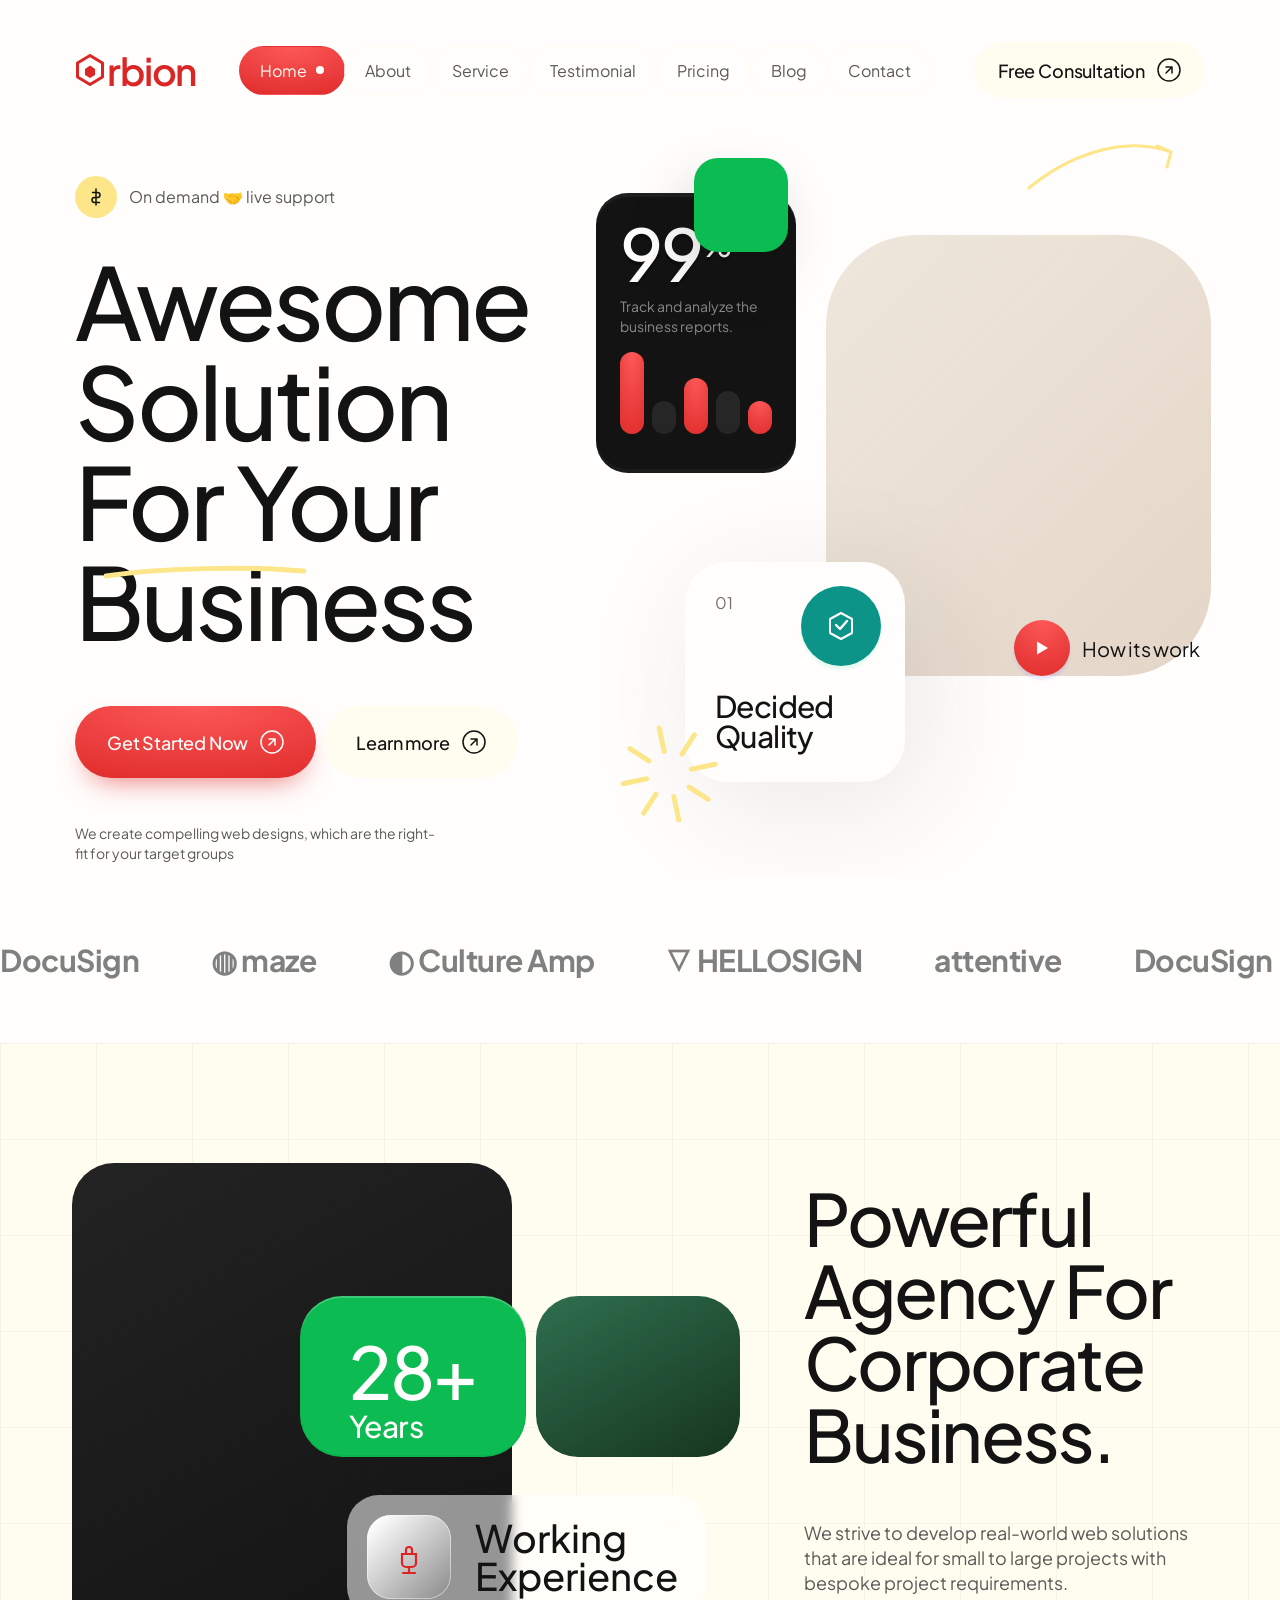
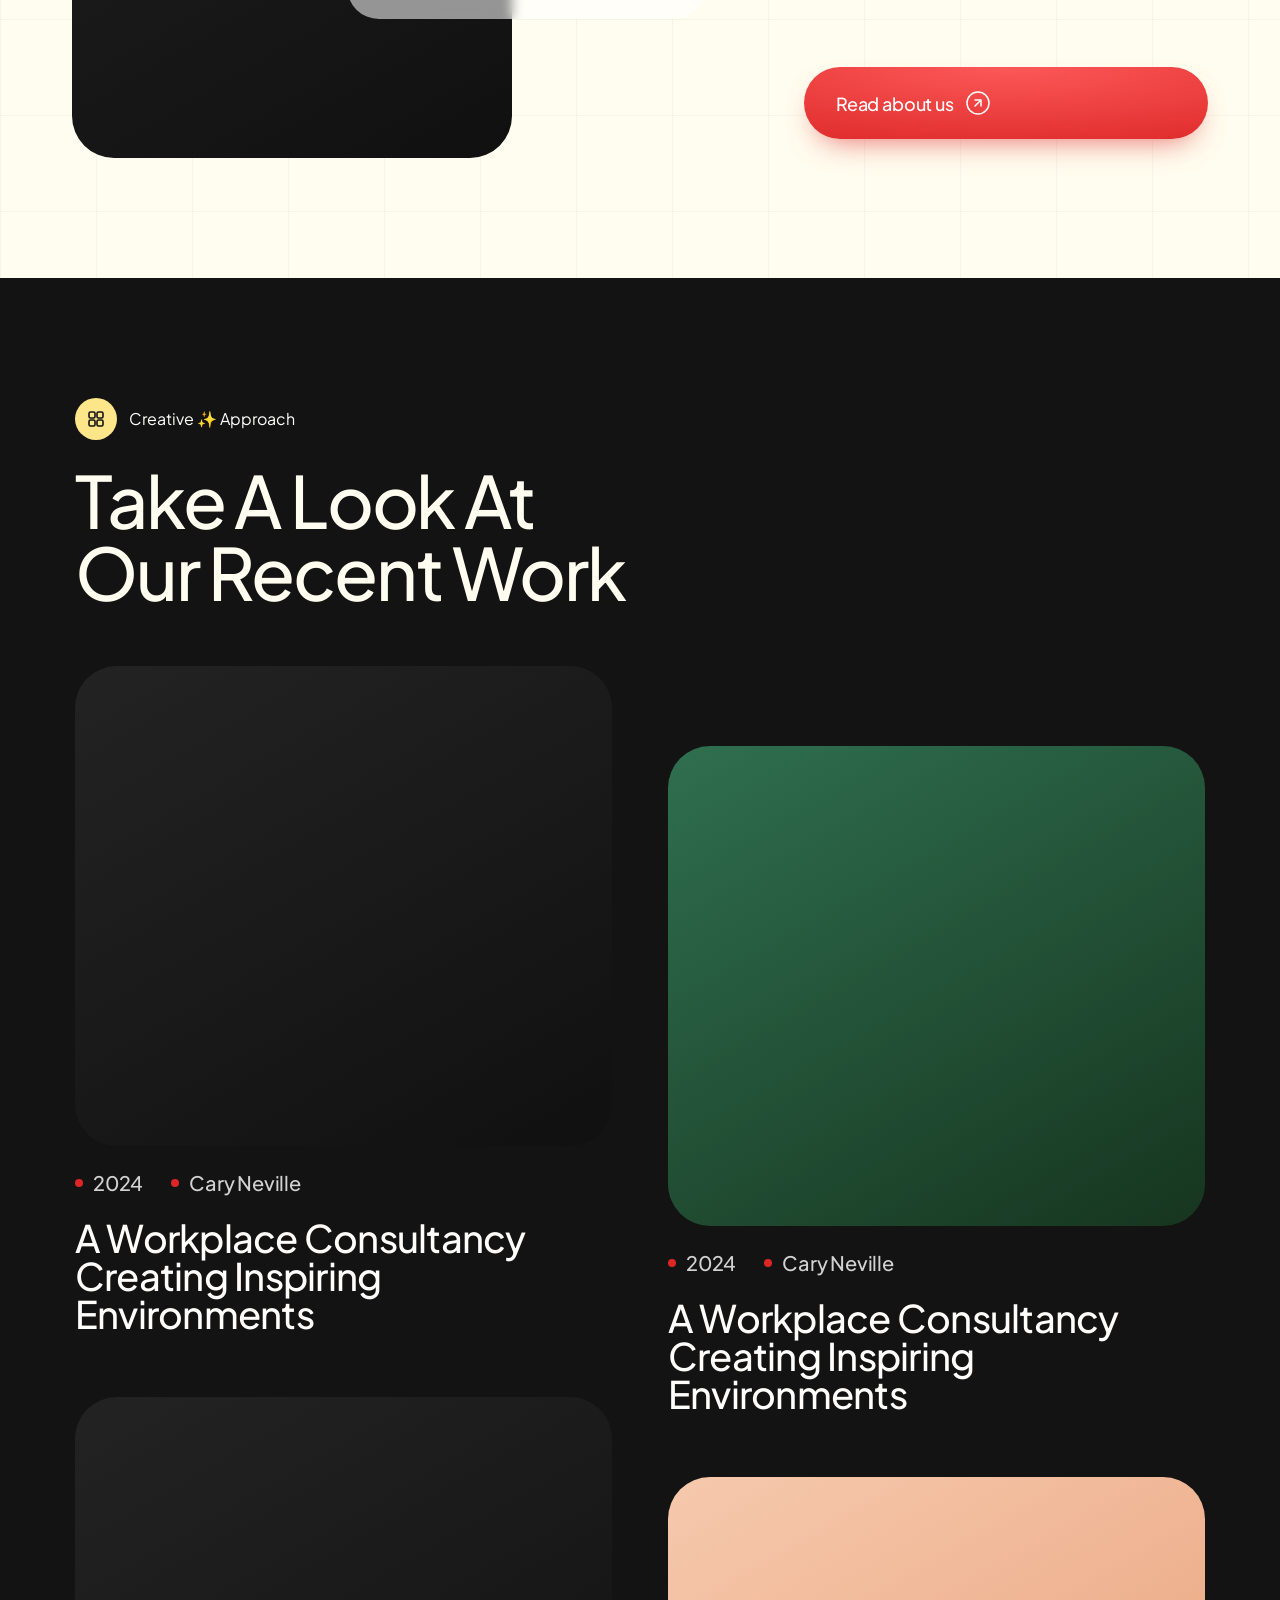
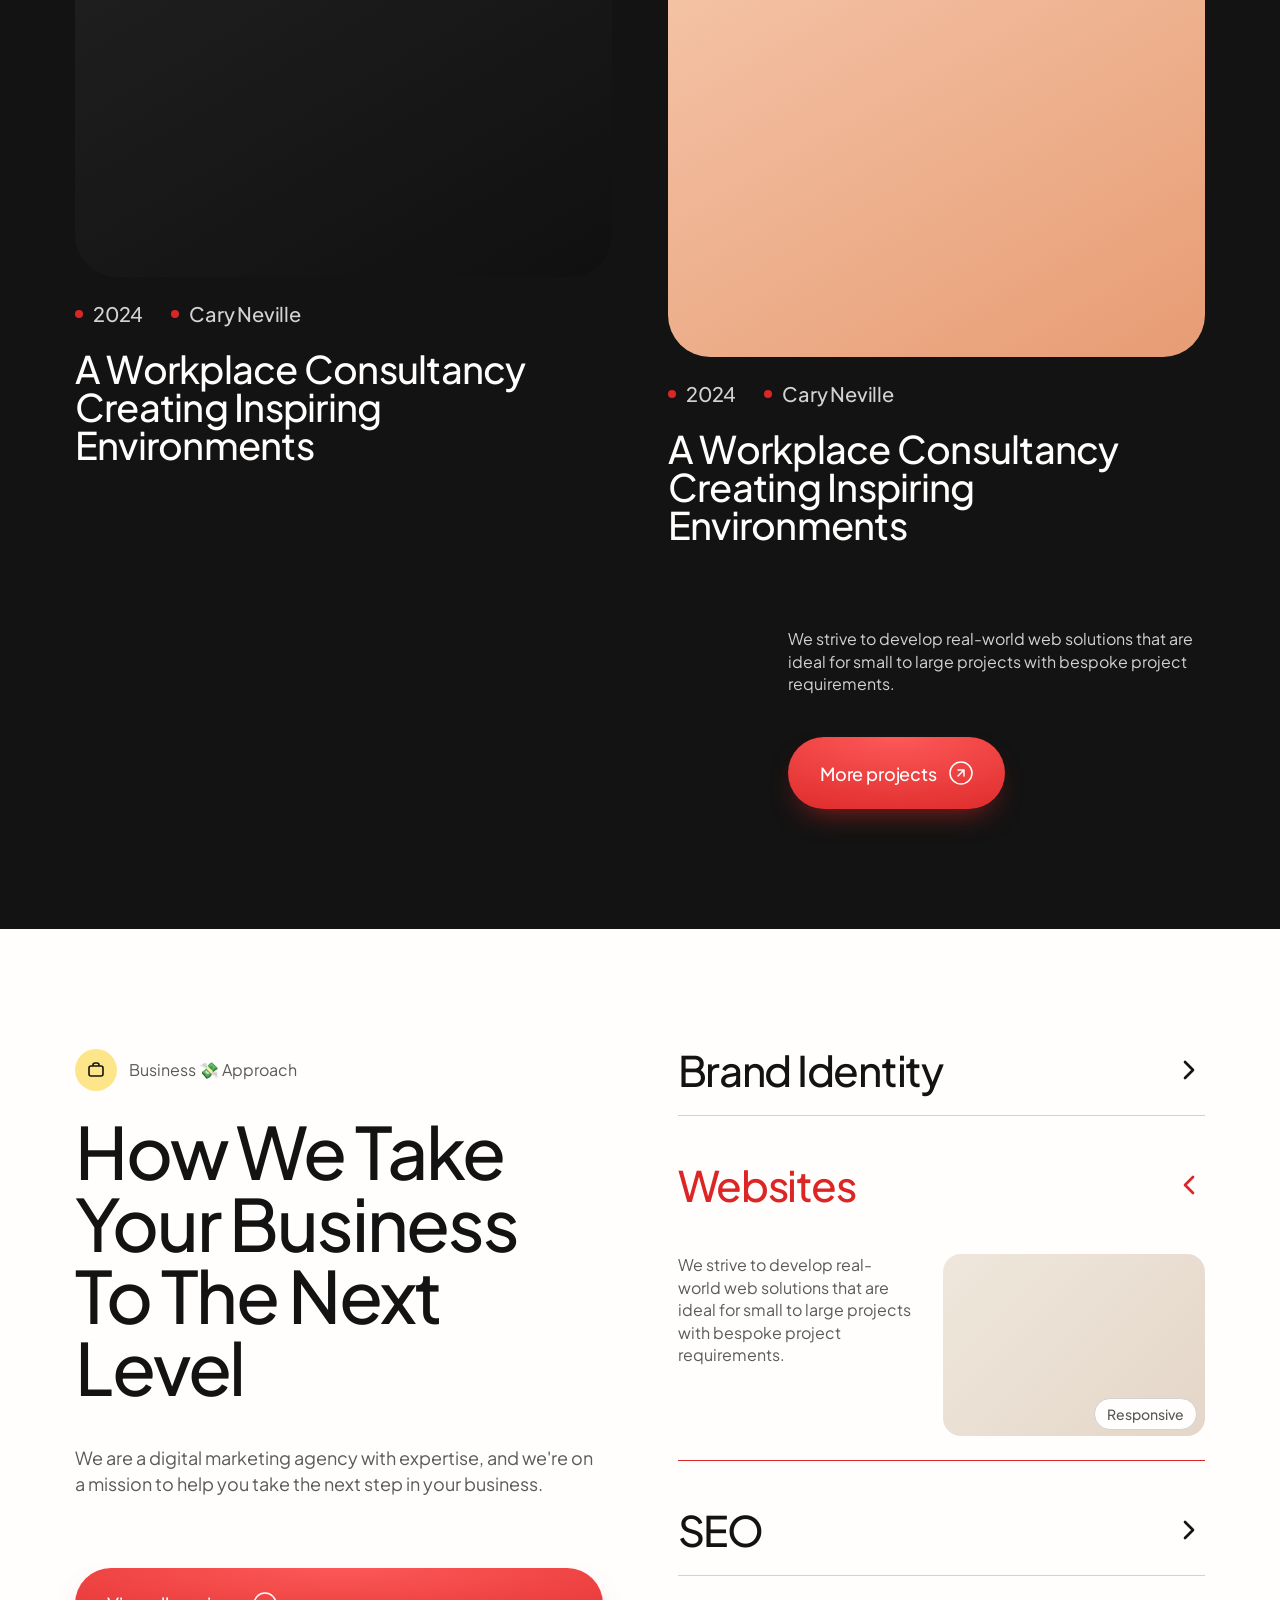
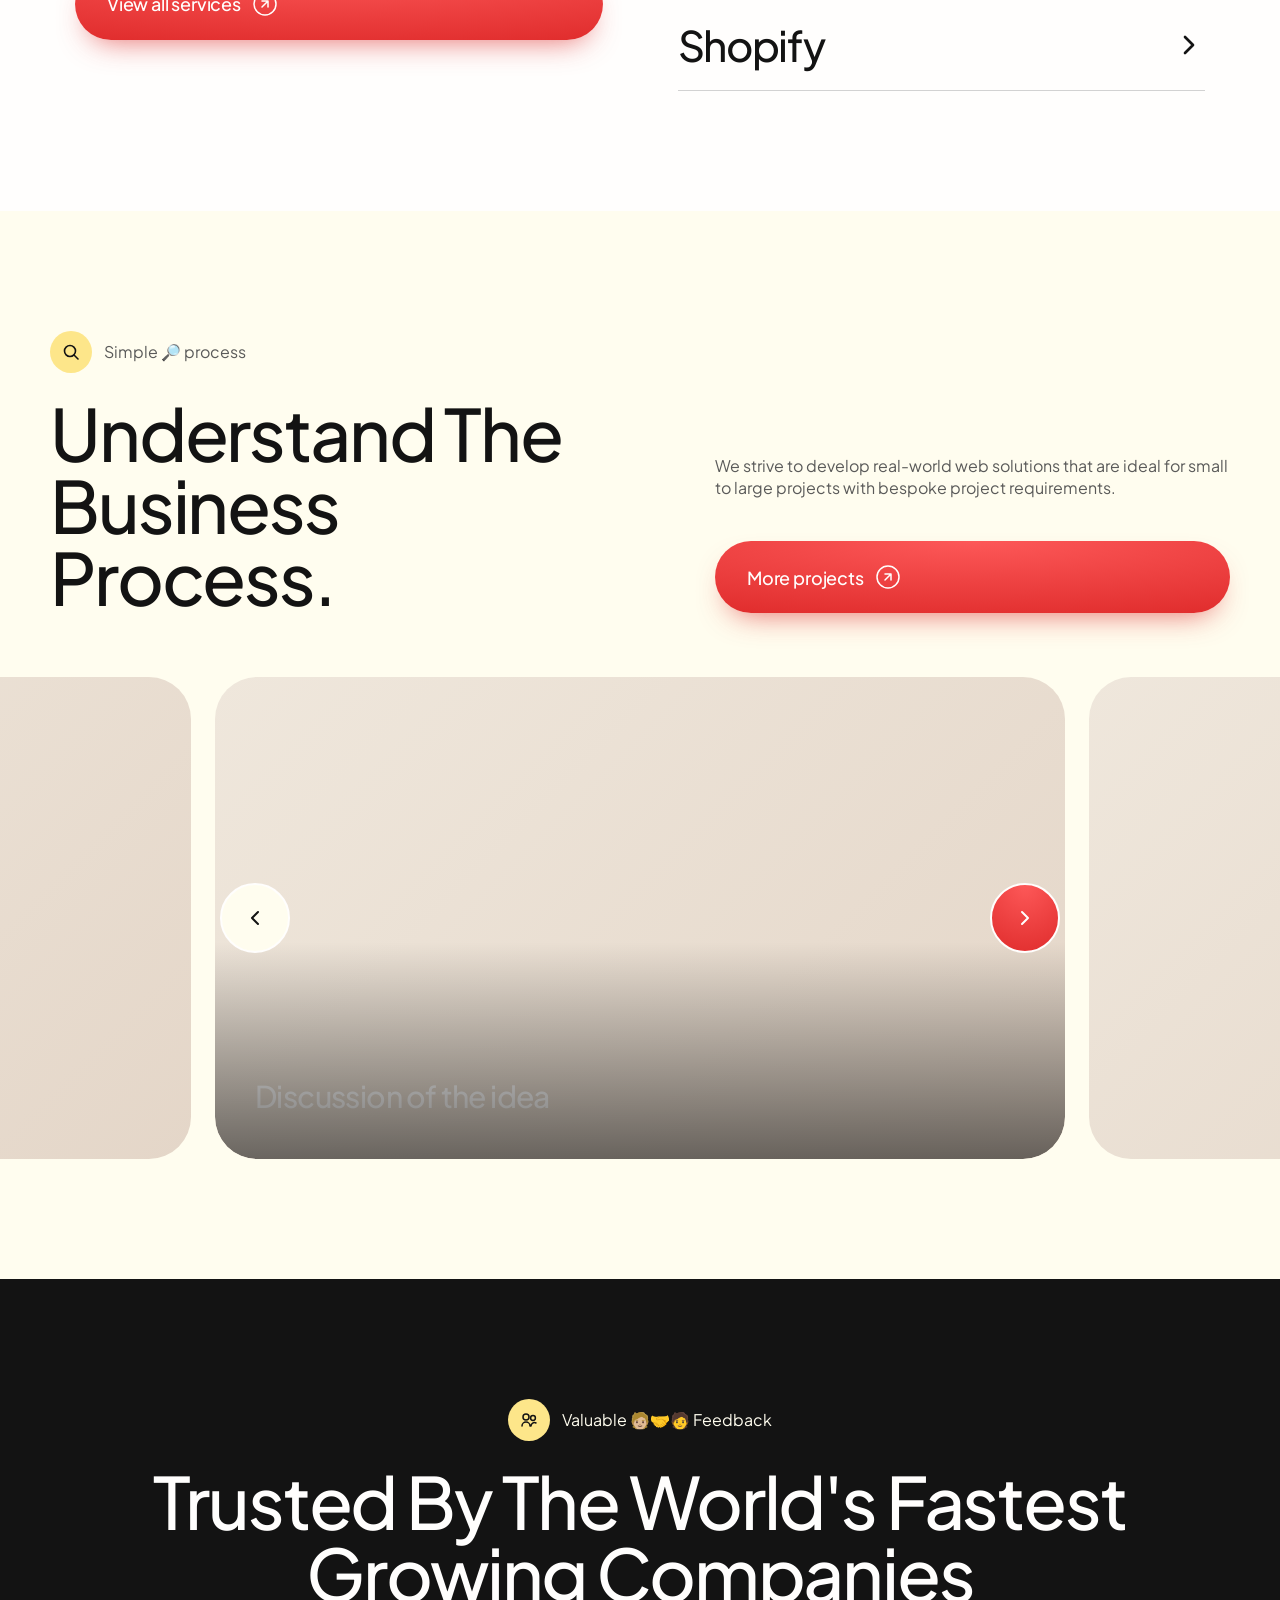
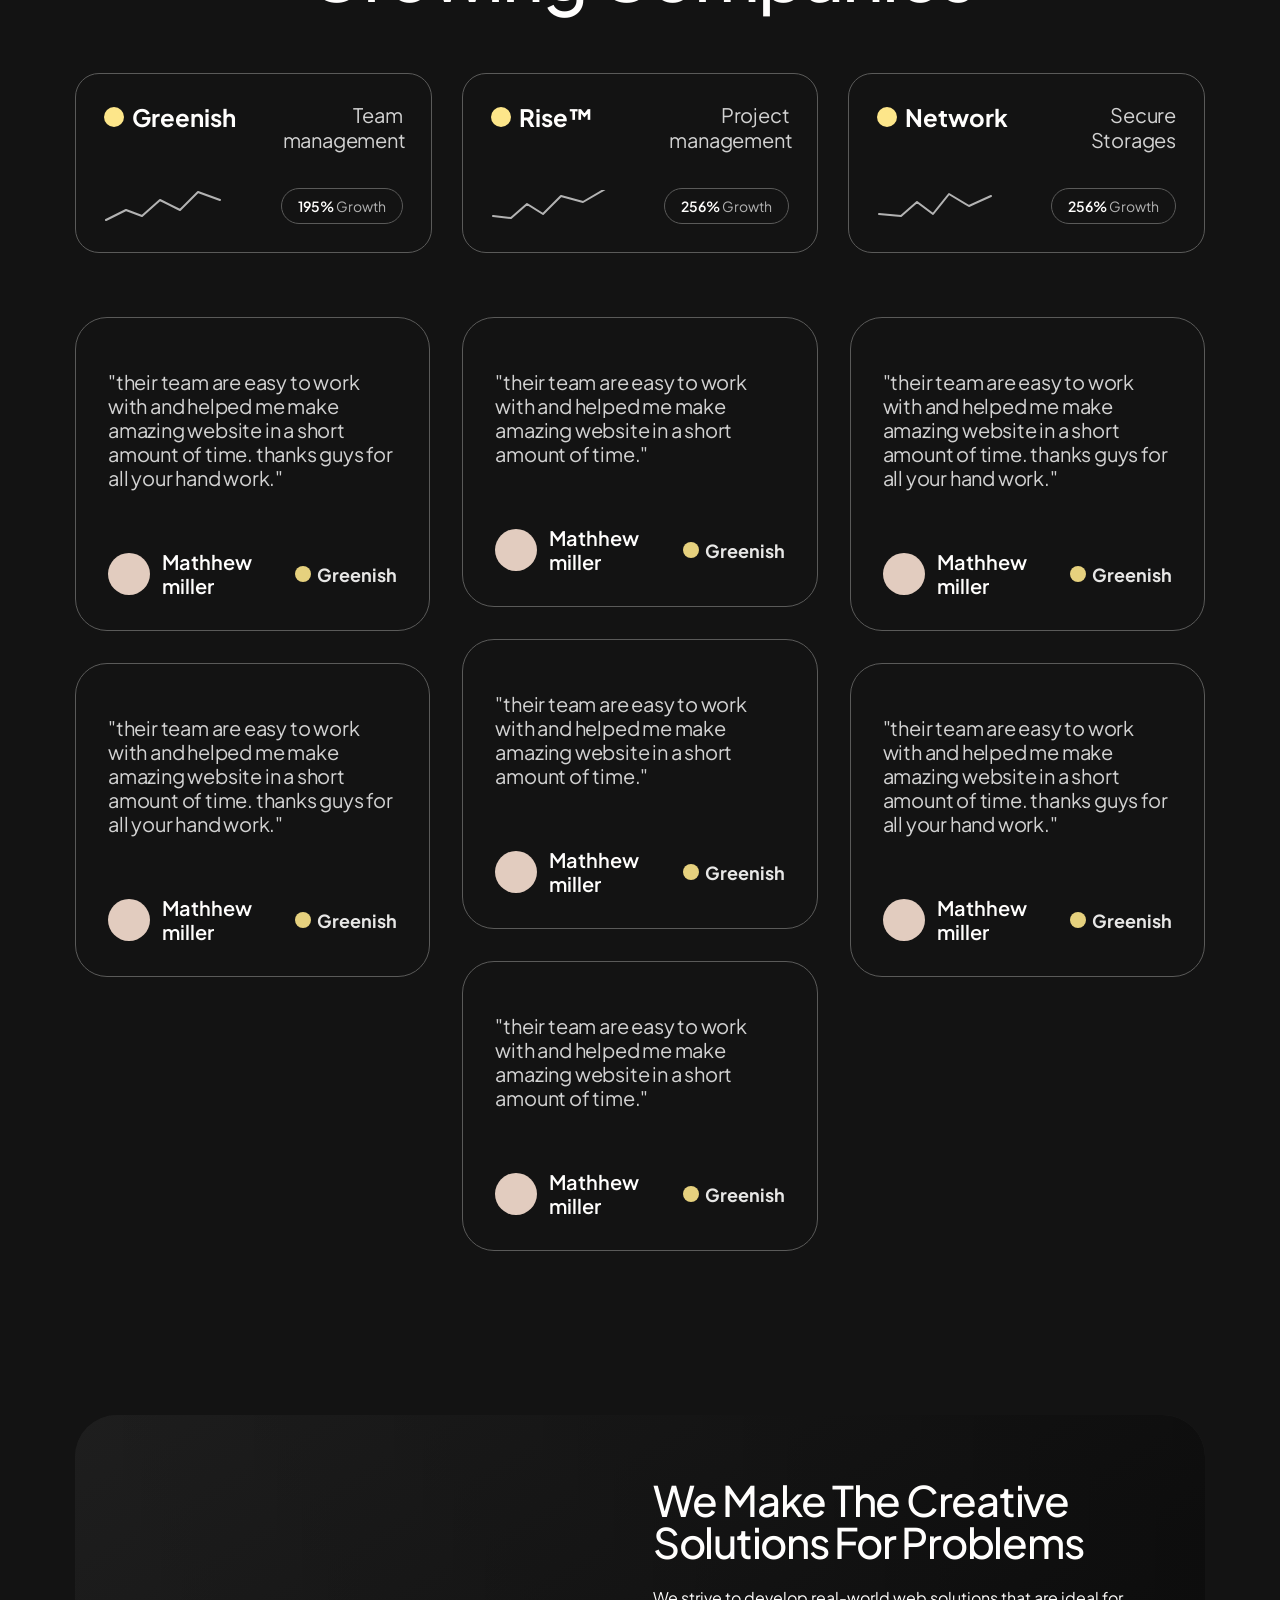
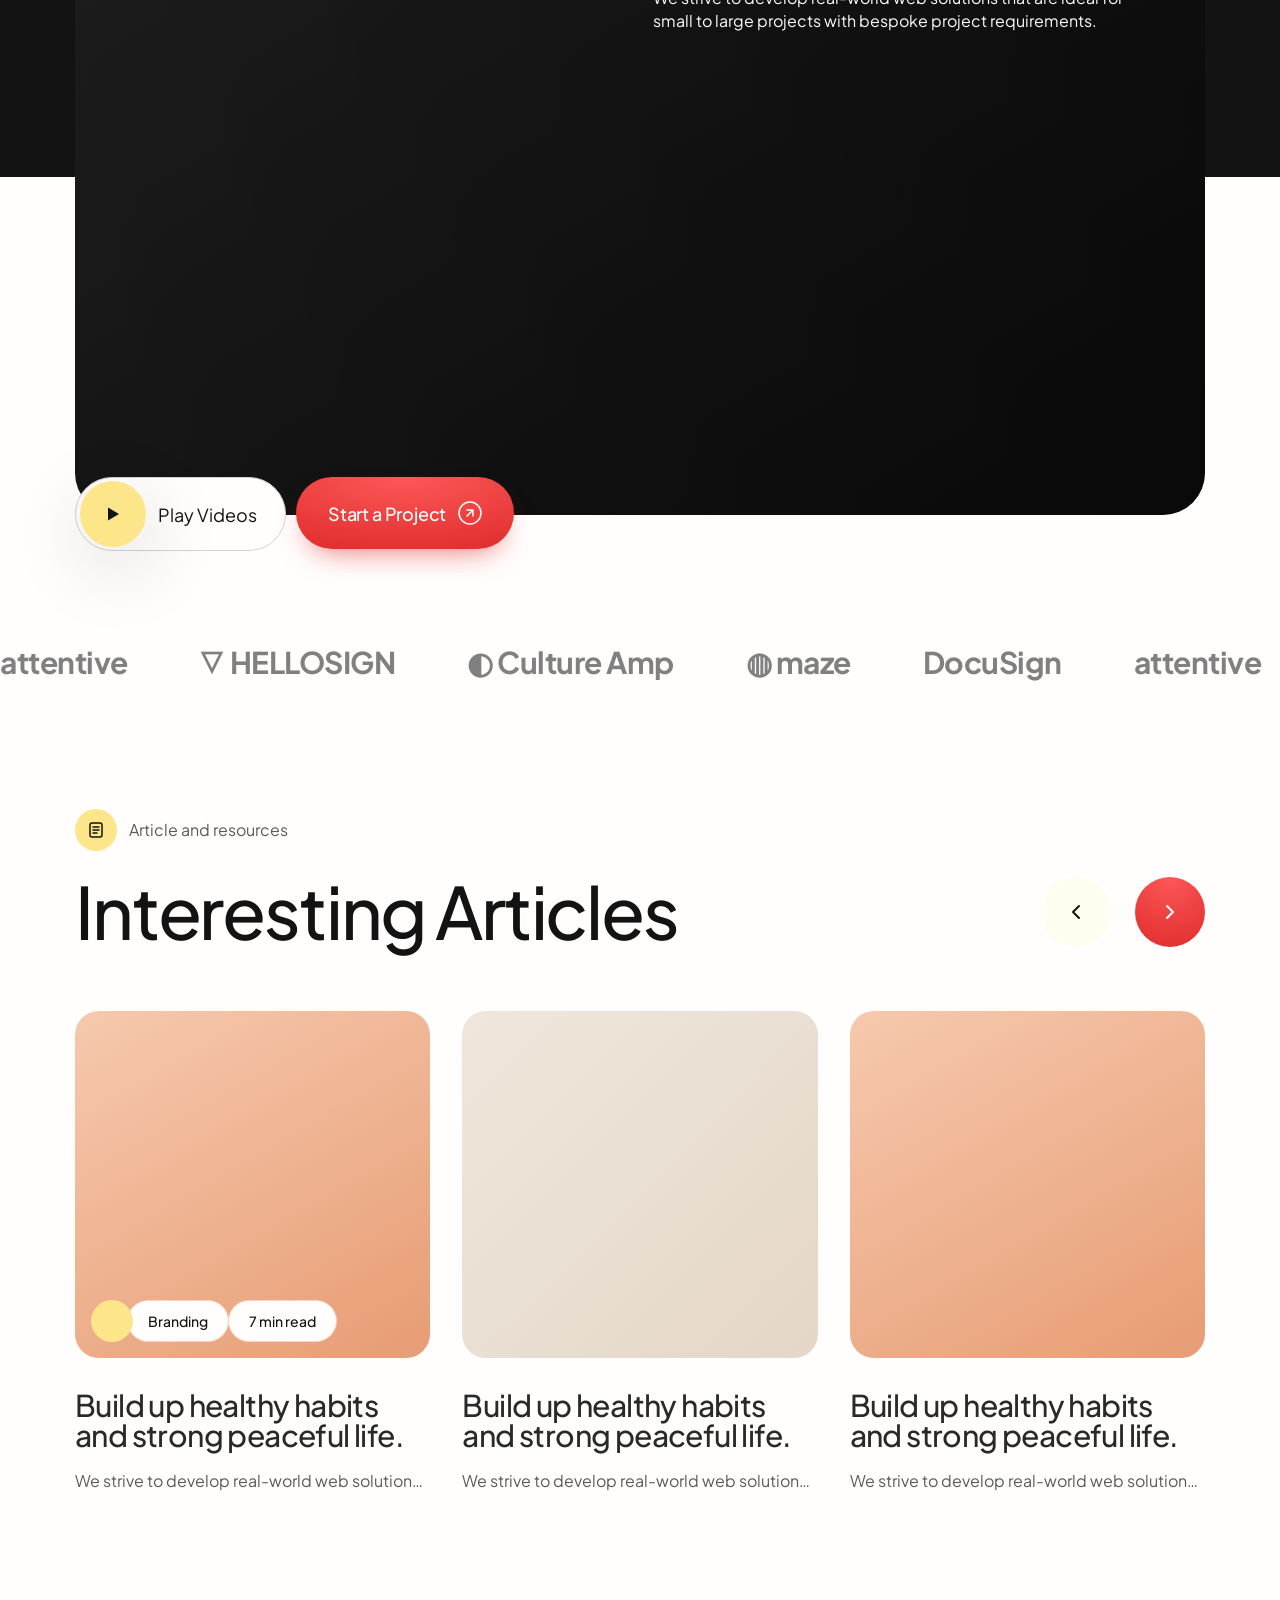
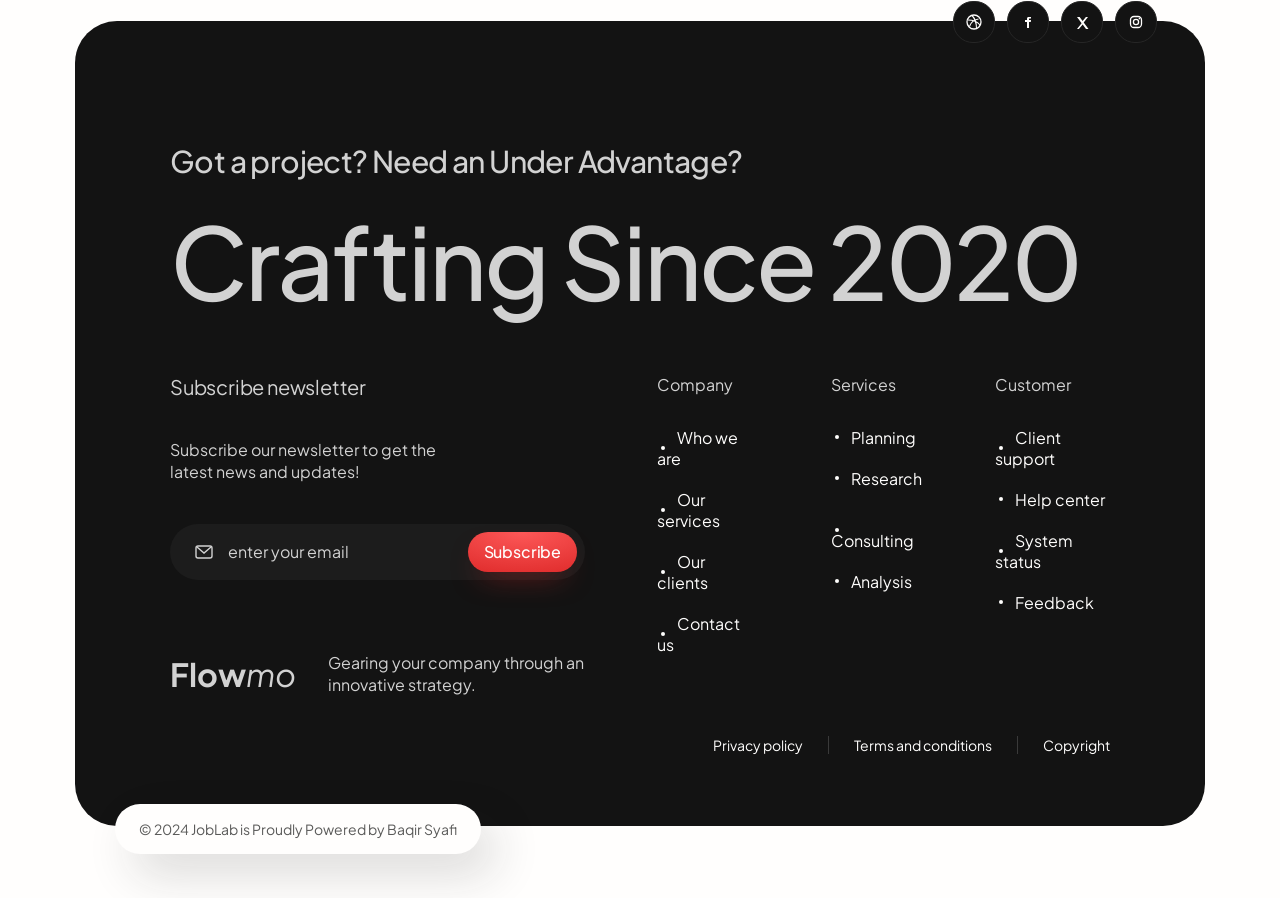
==== index.html @ 961a21a7 "Build Home (Desktop) page from Orbion Figma design Implements the full desktop Home page from the "O" ====
<!DOCTYPE html>
<html lang="en">
<head>
  <meta charset="UTF-8" />
  <meta name="viewport" content="width=device-width, initial-scale=1.0" />
  <title>Orbion — Awesome Solution For Your Business</title>
  <meta name="description" content="Orbion is a powerful agency for corporate business. We create compelling web designs which are the right-fit for your target groups." />
  <link rel="preconnect" href="https://fonts.googleapis.com" />
  <link rel="preconnect" href="https://fonts.gstatic.com" crossorigin />
  <link rel="stylesheet" href="css/styles.css" />
</head>
<body>
<div class="page">

  <!-- ======================= 1. NAVIGATION ======================= -->
  <header class="nav">
    <a class="brand" href="#" aria-label="Orbion home">
      <svg class="brand__mark" viewBox="0 0 30 32" fill="none" xmlns="http://www.w3.org/2000/svg" aria-hidden="true">
        <path d="M15 1.5 27.5 9v14L15 30.5 2.5 23V9L15 1.5Z" stroke="currentColor" stroke-width="3" stroke-linejoin="round"/>
        <path d="M15 11.5 20 15v6l-5 3-5-3v-6l5-3.5Z" fill="currentColor"/>
      </svg>
      <span>rbion</span>
    </a>
    <nav class="nav__links" aria-label="Primary">
      <a href="#" class="is-active">Home</a>
      <a href="#about">About</a>
      <a href="#services">Service</a>
      <a href="#testimonials">Testimonial</a>
      <a href="#">Pricing</a>
      <a href="#articles">Blog</a>
      <a href="#footer">Contact</a>
    </nav>
    <a href="#" class="nav__cta">Free Consultation
      <svg viewBox="0 0 24 24" fill="none" aria-hidden="true"><circle cx="12" cy="12" r="11" stroke="currentColor" stroke-width="1.5"/><path d="M9 9h6v6M9 15l6-6" stroke="currentColor" stroke-width="1.5" stroke-linecap="round" stroke-linejoin="round"/></svg>
    </a>
  </header>

  <!-- ======================= 2. HERO ======================= -->
  <section class="hero">
    <div class="hero__text">
      <div class="badge">
        <span class="badge__dot">
          <svg viewBox="0 0 18 18" fill="none" aria-hidden="true"><path d="M9 1v16M5.5 4.5h5a2.5 2.5 0 0 1 0 5h-3a2.5 2.5 0 0 0 0 5h5" stroke="#131313" stroke-width="1.5" stroke-linecap="round"/></svg>
        </span>
        <span class="badge__label">On demand 🤝 live support</span>
      </div>

      <div class="hero__title">
        <h1>Awesome solution for your business</h1>
        <span class="hero__underline">
          <svg viewBox="0 0 152 14" fill="none" preserveAspectRatio="none" aria-hidden="true"><path d="M2 11C40 3 112 1 150 6" stroke="currentColor" stroke-width="5" stroke-linecap="round"/></svg>
        </span>
      </div>

      <div class="hero__buttons">
        <a href="#" class="btn btn--primary">Get Started Now
          <svg viewBox="0 0 24 24" fill="none" aria-hidden="true"><circle cx="12" cy="12" r="11" stroke="currentColor" stroke-width="1.5"/><path d="M9 9h6v6M9 15l6-6" stroke="currentColor" stroke-width="1.5" stroke-linecap="round" stroke-linejoin="round"/></svg>
        </a>
        <a href="#" class="btn btn--cream">Learn more
          <svg viewBox="0 0 24 24" fill="none" aria-hidden="true"><circle cx="12" cy="12" r="11" stroke="currentColor" stroke-width="1.5"/><path d="M9 9h6v6M9 15l6-6" stroke="currentColor" stroke-width="1.5" stroke-linecap="round" stroke-linejoin="round"/></svg>
        </a>
      </div>

      <p class="hero__sub">We create compelling web designs, which are the right-fit for your target groups</p>
    </div>

    <div class="hero__art" aria-hidden="true">
      <span class="hero__swoosh">
        <svg viewBox="0 0 150 70" fill="none"><path d="M4 60C40 30 96 6 146 24M146 24l-14-6M146 24l-4 15" stroke="currentColor" stroke-width="3" stroke-linecap="round" stroke-linejoin="round"/></svg>
      </span>

      <!-- Dark stats card -->
      <div class="stats-card">
        <div class="stats-card__big">99<sup>%</sup></div>
        <p class="stats-card__note">Track and analyze the business reports.</p>
        <div class="stats-card__bars">
          <i style="height:100%"></i><i class="mut" style="height:40%"></i><i style="height:68%"></i><i class="mut" style="height:53%"></i><i style="height:40%"></i>
        </div>
        <div class="stats-card__leaf ph ph--green"><img loading="lazy" alt="" src="https://images.unsplash.com/photo-1502741224143-90386d7f8c82?w=200&q=80&auto=format&fit=crop" onerror="this.remove()"></div>
      </div>

      <!-- Portrait -->
      <div class="hero__portrait ph"><img loading="lazy" alt="Friendly support specialist" src="https://images.unsplash.com/photo-1507003211169-0a1dd7228f2d?w=500&q=80&auto=format&fit=crop" onerror="this.remove()"></div>

      <!-- Decided Quality card -->
      <div class="quality-card">
        <div class="quality-card__num">01</div>
        <div class="quality-card__icon">
          <svg viewBox="0 0 32 32" fill="none" aria-hidden="true"><path d="M16 3 27 9v14L16 29 5 23V9l11-6Z" stroke="currentColor" stroke-width="2" stroke-linejoin="round"/><path d="m11 15 4 4 7-8" stroke="currentColor" stroke-width="2.4" stroke-linecap="round" stroke-linejoin="round"/></svg>
        </div>
        <div class="quality-card__title">Decided Quality</div>
      </div>

      <!-- How its work -->
      <div class="howto">
        <span class="howto__play">
          <svg viewBox="0 0 18 18" fill="currentColor" aria-hidden="true"><path d="M4 2.5v13l11-6.5-11-6.5Z"/></svg>
        </span>
        <span>How its work</span>
      </div>

      <!-- Sparkle -->
      <span class="hero__spark">
        <svg viewBox="0 0 110 110" fill="none"><path d="M55 8v24M55 78v24M8 55h24M78 55h24M22 22l16 16M72 72l16 16M88 22 72 38M38 72 22 88" stroke="currentColor" stroke-width="5" stroke-linecap="round"/></svg>
      </span>
    </div>
  </section>

  <!-- ======================= 3. PARTNER LOGOS ======================= -->
  <section class="logos" aria-label="Trusted partners">
    <div class="logos__track">
      <span class="logo-item">DocuSign</span>
      <span class="logo-item">◍ maze</span>
      <span class="logo-item">◐ Culture Amp</span>
      <span class="logo-item">▽ HELLOSIGN</span>
      <span class="logo-item">attentive</span>
      <span class="logo-item">DocuSign</span>
      <span class="logo-item">◍ maze</span>
      <span class="logo-item">◐ Culture Amp</span>
      <span class="logo-item">▽ HELLOSIGN</span>
      <span class="logo-item">attentive</span>
    </div>
  </section>

  <!-- ======================= 4. ABOUT US ======================= -->
  <section class="about" id="about">
    <div class="about__art">
      <div class="about__main ph ph--dark"><img loading="lazy" alt="Team reviewing designs together" src="https://images.unsplash.com/photo-1522071820081-009f0129c71c?w=600&q=80&auto=format&fit=crop" onerror="this.remove()"></div>
      <div class="about__years"><b>28+</b><span>Years</span></div>
      <div class="about__leaf ph ph--green"><img loading="lazy" alt="" src="https://images.unsplash.com/photo-1524504388940-b1c1722653e1?w=300&q=80&auto=format&fit=crop" onerror="this.remove()"></div>
      <div class="about__exp">
        <span class="ic">
          <svg viewBox="0 0 40 40" fill="none" aria-hidden="true"><path d="M13 17h14v9a4 4 0 0 1-4 4h-6a4 4 0 0 1-4-4v-9Z" stroke="currentColor" stroke-width="2.2"/><path d="M17 17v-4a3 3 0 0 1 6 0v4M20 30v6M14 36h12" stroke="currentColor" stroke-width="2.2" stroke-linecap="round"/></svg>
        </span>
        <b>Working<br>experience</b>
      </div>
    </div>

    <div class="about__text">
      <div class="stack">
        <h2 class="h-72">Powerful agency for corporate business.</h2>
        <p class="body">We strive to develop real-world web solutions that are ideal for small to large projects with bespoke project requirements.</p>
      </div>
      <a href="#" class="btn btn--primary">Read about us
        <svg viewBox="0 0 24 24" fill="none" aria-hidden="true"><circle cx="12" cy="12" r="11" stroke="currentColor" stroke-width="1.5"/><path d="M9 9h6v6M9 15l6-6" stroke="currentColor" stroke-width="1.5" stroke-linecap="round" stroke-linejoin="round"/></svg>
      </a>
    </div>
  </section>

  <!-- ======================= 5. RECENT WORK ======================= -->
  <section class="work">
    <div class="work__head">
      <div class="badge">
        <span class="badge__dot">
          <svg viewBox="0 0 18 18" fill="none" aria-hidden="true"><rect x="2" y="2" width="6" height="6" rx="1.5" stroke="#131313" stroke-width="1.6"/><rect x="10" y="2" width="6" height="6" rx="1.5" stroke="#131313" stroke-width="1.6"/><rect x="2" y="10" width="6" height="6" rx="1.5" stroke="#131313" stroke-width="1.6"/><rect x="10" y="10" width="6" height="6" rx="1.5" stroke="#131313" stroke-width="1.6"/></svg>
        </span>
        <span class="badge__label">Creative ✨ Approach</span>
      </div>
      <h2 class="h-72">Take a look at our Recent work</h2>
    </div>

    <div class="work__grid">
      <div class="work__col">
        <article class="work-card">
          <div class="ph ph--dark"><img loading="lazy" alt="Bottle product branding" src="https://images.unsplash.com/photo-1523362628745-0c100150b504?w=700&q=80&auto=format&fit=crop" onerror="this.remove()"></div>
          <div class="work-card__meta"><span>2024</span><span>Cary Neville</span></div>
          <h3>A workplace consultancy creating inspiring environments</h3>
        </article>
        <article class="work-card">
          <div class="ph ph--dark"><img loading="lazy" alt="Finance mobile app" src="https://images.unsplash.com/photo-1512941937669-90a1b58e7e9c?w=700&q=80&auto=format&fit=crop" onerror="this.remove()"></div>
          <div class="work-card__meta"><span>2024</span><span>Cary Neville</span></div>
          <h3>A workplace consultancy creating inspiring environments</h3>
        </article>
      </div>

      <div class="work__col work__col--right">
        <article class="work-card">
          <div class="ph ph--green"><img loading="lazy" alt="Architecture editorial" src="https://images.unsplash.com/photo-1487958449943-2429e8be8625?w=700&q=80&auto=format&fit=crop" onerror="this.remove()"></div>
          <div class="work-card__meta"><span>2024</span><span>Cary Neville</span></div>
          <h3>A workplace consultancy creating inspiring environments</h3>
        </article>
        <article class="work-card">
          <div class="ph ph--peach"><img loading="lazy" alt="Festival poster campaign" src="https://images.unsplash.com/photo-1558591710-4b4a1ae0f04d?w=700&q=80&auto=format&fit=crop" onerror="this.remove()"></div>
          <div class="work-card__meta"><span>2024</span><span>Cary Neville</span></div>
          <h3>A workplace consultancy creating inspiring environments</h3>
        </article>

        <div class="work__cta">
          <p>We strive to develop real-world web solutions that are ideal for small to large projects with bespoke project requirements.</p>
          <a href="#" class="btn btn--primary">More projects
            <svg viewBox="0 0 24 24" fill="none" aria-hidden="true"><circle cx="12" cy="12" r="11" stroke="currentColor" stroke-width="1.5"/><path d="M9 9h6v6M9 15l6-6" stroke="currentColor" stroke-width="1.5" stroke-linecap="round" stroke-linejoin="round"/></svg>
          </a>
        </div>
      </div>
    </div>
  </section>

  <!-- ======================= 6. SERVICES ======================= -->
  <section class="services" id="services">
    <div class="services__intro">
      <div class="top">
        <div class="badge">
          <span class="badge__dot">
            <svg viewBox="0 0 18 18" fill="none" aria-hidden="true"><rect x="2" y="5" width="14" height="10" rx="2" stroke="#131313" stroke-width="1.6"/><path d="M6 5V4a2 2 0 0 1 2-2h2a2 2 0 0 1 2 2v1" stroke="#131313" stroke-width="1.6"/></svg>
          </span>
          <span class="badge__label">Business 💸 Approach</span>
        </div>
        <h2 class="h-72">How we take your business to the next level</h2>
        <p class="body">We are a digital marketing agency with expertise, and we're on a mission to help you take the next step in your business.</p>
      </div>
      <a href="#" class="btn btn--primary">View all services
        <svg viewBox="0 0 24 24" fill="none" aria-hidden="true"><circle cx="12" cy="12" r="11" stroke="currentColor" stroke-width="1.5"/><path d="M9 9h6v6M9 15l6-6" stroke="currentColor" stroke-width="1.5" stroke-linecap="round" stroke-linejoin="round"/></svg>
      </a>
    </div>

    <div class="services__list">
      <div class="acc">
        <button class="acc__head" aria-expanded="false">
          <span class="acc__title">Brand Identity</span>
          <svg class="acc__chevron" viewBox="0 0 24 24" fill="none" aria-hidden="true"><path d="m9 6 6 6-6 6" stroke="currentColor" stroke-width="2" stroke-linecap="round" stroke-linejoin="round"/></svg>
        </button>
        <div class="acc__body"><div class="acc__body-inner">
          <div class="acc__desc"><p>We craft distinctive brand identities — logos, systems and guidelines — that make your business instantly recognisable.</p></div>
        </div></div>
      </div>

      <div class="acc is-open">
        <button class="acc__head" aria-expanded="true">
          <span class="acc__title">Websites</span>
          <svg class="acc__chevron" viewBox="0 0 24 24" fill="none" aria-hidden="true"><path d="m9 6 6 6-6 6" stroke="currentColor" stroke-width="2" stroke-linecap="round" stroke-linejoin="round"/></svg>
        </button>
        <div class="acc__body"><div class="acc__body-inner">
          <div class="acc__desc"><p>We strive to develop real-world web solutions that are ideal for small to large projects with bespoke project requirements.</p></div>
          <div class="acc__media">
            <div class="ph"><img loading="lazy" alt="Responsive website mockup" src="https://images.unsplash.com/photo-1467232004584-a241de8bcf5d?w=400&q=80&auto=format&fit=crop" onerror="this.remove()"></div>
            <span class="acc__tag">Responsive</span>
          </div>
        </div></div>
      </div>

      <div class="acc">
        <button class="acc__head" aria-expanded="false">
          <span class="acc__title">SEO</span>
          <svg class="acc__chevron" viewBox="0 0 24 24" fill="none" aria-hidden="true"><path d="m9 6 6 6-6 6" stroke="currentColor" stroke-width="2" stroke-linecap="round" stroke-linejoin="round"/></svg>
        </button>
        <div class="acc__body"><div class="acc__body-inner">
          <div class="acc__desc"><p>Climb the rankings with technical SEO, content strategy and analytics that turn search traffic into customers.</p></div>
        </div></div>
      </div>

      <div class="acc">
        <button class="acc__head" aria-expanded="false">
          <span class="acc__title">Shopify</span>
          <svg class="acc__chevron" viewBox="0 0 24 24" fill="none" aria-hidden="true"><path d="m9 6 6 6-6 6" stroke="currentColor" stroke-width="2" stroke-linecap="round" stroke-linejoin="round"/></svg>
        </button>
        <div class="acc__body"><div class="acc__body-inner">
          <div class="acc__desc"><p>High-converting Shopify storefronts — custom themes, apps and checkout experiences built to sell.</p></div>
        </div></div>
      </div>
    </div>
  </section>

  <!-- ======================= 7. PROCESS ======================= -->
  <section class="process">
    <div class="process__head">
      <div class="left">
        <div class="badge">
          <span class="badge__dot">
            <svg viewBox="0 0 18 18" fill="none" aria-hidden="true"><circle cx="8" cy="8" r="5.5" stroke="#131313" stroke-width="1.6"/><path d="m12 12 4 4" stroke="#131313" stroke-width="1.6" stroke-linecap="round"/></svg>
          </span>
          <span class="badge__label">Simple 🔎 process</span>
        </div>
        <h2 class="h-72">Understand the business process.</h2>
      </div>
      <div class="right">
        <p>We strive to develop real-world web solutions that are ideal for small to large projects with bespoke project requirements.</p>
        <a href="#" class="btn btn--primary">More projects
          <svg viewBox="0 0 24 24" fill="none" aria-hidden="true"><circle cx="12" cy="12" r="11" stroke="currentColor" stroke-width="1.5"/><path d="M9 9h6v6M9 15l6-6" stroke="currentColor" stroke-width="1.5" stroke-linecap="round" stroke-linejoin="round"/></svg>
        </a>
      </div>
    </div>

    <div class="process__stage">
      <button class="process__nav process__nav--prev" aria-label="Previous">
        <svg viewBox="0 0 24 24" fill="none" aria-hidden="true"><path d="m15 6-6 6 6 6" stroke="currentColor" stroke-width="2" stroke-linecap="round" stroke-linejoin="round"/></svg>
      </button>

      <div class="process__slide ph" data-slot="left"><img loading="lazy" alt="" src="https://images.unsplash.com/photo-1600880292089-90a7e086ee0c?w=720&q=80&auto=format&fit=crop" onerror="this.remove()"></div>
      <div class="process__slide process__slide--center ph" data-slot="center">
        <img loading="lazy" alt="Team discussing a project idea" src="https://images.unsplash.com/photo-1522202176988-66273c2fd55f?w=900&q=80&auto=format&fit=crop" onerror="this.remove()">
        <span class="caption">Discussion of the idea</span>
      </div>
      <div class="process__slide ph" data-slot="right"><img loading="lazy" alt="" src="https://images.unsplash.com/photo-1531973576160-7125cd663d86?w=720&q=80&auto=format&fit=crop" onerror="this.remove()"></div>

      <button class="process__nav process__nav--next" aria-label="Next">
        <svg viewBox="0 0 24 24" fill="none" aria-hidden="true"><path d="m9 6 6 6-6 6" stroke="currentColor" stroke-width="2" stroke-linecap="round" stroke-linejoin="round"/></svg>
      </button>
    </div>
  </section>

  <!-- ======================= 8. TESTIMONIALS ======================= -->
  <section class="tst" id="testimonials">
    <div class="tst__head">
      <div class="badge">
        <span class="badge__dot">
          <svg viewBox="0 0 18 18" fill="none" aria-hidden="true"><circle cx="6" cy="6" r="3" stroke="#131313" stroke-width="1.5"/><circle cx="13" cy="7" r="2.4" stroke="#131313" stroke-width="1.5"/><path d="M2 15a4 4 0 0 1 8 0M11 15a3.4 3.4 0 0 1 5-3" stroke="#131313" stroke-width="1.5" stroke-linecap="round"/></svg>
        </span>
        <span class="badge__label">Valuable 🧑🏼‍🤝‍🧑 Feedback</span>
      </div>
      <h2 class="h-72">Trusted by the world's fastest growing companies</h2>
    </div>

    <div class="tst__stats">
      <div class="stat-card">
        <div class="stat-card__top">
          <span class="stat-card__brand"><i class="dot"></i>Greenish</span>
          <span class="stat-card__label">Team management</span>
        </div>
        <div class="stat-card__bottom">
          <svg class="stat-card__spark" viewBox="0 0 120 34" fill="none" aria-hidden="true"><path d="M2 30 22 20l16 6 18-16 20 10 18-18 22 8" stroke="currentColor" stroke-width="2" stroke-linecap="round" stroke-linejoin="round"/></svg>
          <span class="stat-card__growth"><b>195%</b> Growth</span>
        </div>
      </div>
      <div class="stat-card">
        <div class="stat-card__top">
          <span class="stat-card__brand"><i class="dot"></i>Rise™</span>
          <span class="stat-card__label">Project management</span>
        </div>
        <div class="stat-card__bottom">
          <svg class="stat-card__spark" viewBox="0 0 120 34" fill="none" aria-hidden="true"><path d="M2 26 20 28l16-14 16 10 18-18 22 6 24-14" stroke="currentColor" stroke-width="2" stroke-linecap="round" stroke-linejoin="round"/></svg>
          <span class="stat-card__growth"><b>256%</b> Growth</span>
        </div>
      </div>
      <div class="stat-card">
        <div class="stat-card__top">
          <span class="stat-card__brand"><i class="dot"></i>Network</span>
          <span class="stat-card__label">Secure Storages</span>
        </div>
        <div class="stat-card__bottom">
          <svg class="stat-card__spark" viewBox="0 0 120 34" fill="none" aria-hidden="true"><path d="M2 24 24 26 40 12l16 12 16-20 20 12 22-10" stroke="currentColor" stroke-width="2" stroke-linecap="round" stroke-linejoin="round"/></svg>
          <span class="stat-card__growth"><b>256%</b> Growth</span>
        </div>
      </div>
    </div>

    <div class="tst__grid">
      <div class="tst__col">
        <article class="tcard">
          <p class="tcard__quote">"their team are easy to work with and helped me make amazing website in a short amount of time. thanks guys for all your hand work."</p>
          <div class="tcard__foot">
            <span class="tcard__author"><span class="tcard__avatar"><img loading="lazy" alt="" src="https://images.unsplash.com/photo-1500648767791-00dcc994a43e?w=80&q=80&auto=format&fit=crop" onerror="this.remove()"></span><span class="tcard__name">Mathhew miller</span></span>
            <span class="tcard__logo"><i class="dot"></i>Greenish</span>
          </div>
        </article>
        <article class="tcard">
          <p class="tcard__quote">"their team are easy to work with and helped me make amazing website in a short amount of time. thanks guys for all your hand work."</p>
          <div class="tcard__foot">
            <span class="tcard__author"><span class="tcard__avatar"><img loading="lazy" alt="" src="https://images.unsplash.com/photo-1519085360753-af0119f7cbe7?w=80&q=80&auto=format&fit=crop" onerror="this.remove()"></span><span class="tcard__name">Mathhew miller</span></span>
            <span class="tcard__logo"><i class="dot"></i>Greenish</span>
          </div>
        </article>
      </div>

      <div class="tst__col tst__col--mid">
        <article class="tcard">
          <p class="tcard__quote">"their team are easy to work with and helped me make amazing website in a short amount of time."</p>
          <div class="tcard__foot">
            <span class="tcard__author"><span class="tcard__avatar"><img loading="lazy" alt="" src="https://images.unsplash.com/photo-1544005313-94ddf0286df2?w=80&q=80&auto=format&fit=crop" onerror="this.remove()"></span><span class="tcard__name">Mathhew miller</span></span>
            <span class="tcard__logo"><i class="dot"></i>Greenish</span>
          </div>
        </article>
        <article class="tcard">
          <p class="tcard__quote">"their team are easy to work with and helped me make amazing website in a short amount of time."</p>
          <div class="tcard__foot">
            <span class="tcard__author"><span class="tcard__avatar"><img loading="lazy" alt="" src="https://images.unsplash.com/photo-1506794778202-cad84cf45f1d?w=80&q=80&auto=format&fit=crop" onerror="this.remove()"></span><span class="tcard__name">Mathhew miller</span></span>
            <span class="tcard__logo"><i class="dot"></i>Greenish</span>
          </div>
        </article>
        <article class="tcard">
          <p class="tcard__quote">"their team are easy to work with and helped me make amazing website in a short amount of time."</p>
          <div class="tcard__foot">
            <span class="tcard__author"><span class="tcard__avatar"><img loading="lazy" alt="" src="https://images.unsplash.com/photo-1633332755192-727a05c4013d?w=80&q=80&auto=format&fit=crop" onerror="this.remove()"></span><span class="tcard__name">Mathhew miller</span></span>
            <span class="tcard__logo"><i class="dot"></i>Greenish</span>
          </div>
        </article>
      </div>

      <div class="tst__col">
        <article class="tcard">
          <p class="tcard__quote">"their team are easy to work with and helped me make amazing website in a short amount of time. thanks guys for all your hand work."</p>
          <div class="tcard__foot">
            <span class="tcard__author"><span class="tcard__avatar"><img loading="lazy" alt="" src="https://images.unsplash.com/photo-1507003211169-0a1dd7228f2d?w=80&q=80&auto=format&fit=crop" onerror="this.remove()"></span><span class="tcard__name">Mathhew miller</span></span>
            <span class="tcard__logo"><i class="dot"></i>Greenish</span>
          </div>
        </article>
        <article class="tcard">
          <p class="tcard__quote">"their team are easy to work with and helped me make amazing website in a short amount of time. thanks guys for all your hand work."</p>
          <div class="tcard__foot">
            <span class="tcard__author"><span class="tcard__avatar"><img loading="lazy" alt="" src="https://images.unsplash.com/photo-1472099645785-5658abf4ff4e?w=80&q=80&auto=format&fit=crop" onerror="this.remove()"></span><span class="tcard__name">Mathhew miller</span></span>
            <span class="tcard__logo"><i class="dot"></i>Greenish</span>
          </div>
        </article>
      </div>
    </div>
  </section>

  <!-- ======================= 10. CREATIVE SOLUTION ======================= -->
  <section class="creative">
    <div class="creative__card">
      <div class="creative__img ph ph--dark"><img loading="lazy" alt="Designer sketching at a desk" src="https://images.unsplash.com/photo-1600880292203-757bb62b4baf?w=1290&q=80&auto=format&fit=crop" onerror="this.remove()"></div>
      <div class="creative__text">
        <h2>We make the creative solutions for Problems</h2>
        <p>We strive to develop real-world web solutions that are ideal for small to large projects with bespoke project requirements.</p>
      </div>
      <div class="creative__actions">
        <span class="play-pill">
          <span class="knob"><svg viewBox="0 0 18 18" fill="currentColor" aria-hidden="true"><path d="M4 2.5v13l11-6.5-11-6.5Z"/></svg></span>
          Play Videos
        </span>
        <a href="#" class="btn btn--primary">Start a Project
          <svg viewBox="0 0 24 24" fill="none" aria-hidden="true"><circle cx="12" cy="12" r="11" stroke="currentColor" stroke-width="1.5"/><path d="M9 9h6v6M9 15l6-6" stroke="currentColor" stroke-width="1.5" stroke-linecap="round" stroke-linejoin="round"/></svg>
        </a>
      </div>
    </div>
  </section>

  <!-- ======================= 9. LOGOS (second marquee) ======================= -->
  <section class="logos logos--rev" aria-label="More partners">
    <div class="logos__track">
      <span class="logo-item">attentive</span>
      <span class="logo-item">▽ HELLOSIGN</span>
      <span class="logo-item">◐ Culture Amp</span>
      <span class="logo-item">◍ maze</span>
      <span class="logo-item">DocuSign</span>
      <span class="logo-item">attentive</span>
      <span class="logo-item">▽ HELLOSIGN</span>
      <span class="logo-item">◐ Culture Amp</span>
      <span class="logo-item">◍ maze</span>
      <span class="logo-item">DocuSign</span>
    </div>
  </section>

  <!-- ======================= 11. ARTICLES ======================= -->
  <section class="articles" id="articles">
    <div class="articles__head">
      <div class="left">
        <div class="badge">
          <span class="badge__dot">
            <svg viewBox="0 0 18 18" fill="none" aria-hidden="true"><rect x="3" y="2" width="12" height="14" rx="2" stroke="#131313" stroke-width="1.5"/><path d="M6 6h6M6 9h6M6 12h4" stroke="#131313" stroke-width="1.5" stroke-linecap="round"/></svg>
          </span>
          <span class="badge__label">Article and resources</span>
        </div>
        <h2 class="h-72">Interesting articles</h2>
      </div>
      <div class="articles__arrows">
        <button class="round-btn round-btn--cream" aria-label="Previous articles"><svg viewBox="0 0 24 24" fill="none" aria-hidden="true"><path d="m15 6-6 6 6 6" stroke="currentColor" stroke-width="2" stroke-linecap="round" stroke-linejoin="round"/></svg></button>
        <button class="round-btn round-btn--red" aria-label="Next articles"><svg viewBox="0 0 24 24" fill="none" aria-hidden="true"><path d="m9 6 6 6-6 6" stroke="currentColor" stroke-width="2" stroke-linecap="round" stroke-linejoin="round"/></svg></button>
      </div>
    </div>

    <div class="articles__grid">
      <article class="article-card">
        <div class="thumb">
          <div class="ph ph--peach"><img loading="lazy" alt="Colourful design objects" src="https://images.unsplash.com/photo-1558655146-9f40138edfeb?w=800&q=80&auto=format&fit=crop" onerror="this.remove()"></div>
          <div class="article-card__tags">
            <span class="av"><img loading="lazy" alt="" src="https://images.unsplash.com/photo-1507003211169-0a1dd7228f2d?w=80&q=80&auto=format&fit=crop" onerror="this.remove()"></span>
            <span class="tag">Branding</span>
            <span class="tag">7 min read</span>
          </div>
        </div>
        <div class="article-card__body">
          <h3>Build up healthy habits and strong peaceful life.</h3>
          <p>We strive to develop real-world web solutions that are ideal for small to large projects with bespoke project.</p>
        </div>
      </article>

      <article class="article-card">
        <div class="thumb"><div class="ph"><img loading="lazy" alt="Historic building by a pool" src="https://images.unsplash.com/photo-1519677100203-a0e668c92439?w=800&q=80&auto=format&fit=crop" onerror="this.remove()"></div></div>
        <div class="article-card__body">
          <h3>Build up healthy habits and strong peaceful life.</h3>
          <p>We strive to develop real-world web solutions that are ideal for small to large projects with bespoke project.</p>
        </div>
      </article>

      <article class="article-card">
        <div class="thumb"><div class="ph ph--peach"><img loading="lazy" alt="Fairground ride at sunset" src="https://images.unsplash.com/photo-1513106580091-1d82408b8cd6?w=800&q=80&auto=format&fit=crop" onerror="this.remove()"></div></div>
        <div class="article-card__body">
          <h3>Build up healthy habits and strong peaceful life.</h3>
          <p>We strive to develop real-world web solutions that are ideal for small to large projects with bespoke project.</p>
        </div>
      </article>
    </div>
  </section>

  <!-- ======================= 12. FOOTER ======================= -->
  <footer class="footer" id="footer">
    <div class="footer__card">
      <div class="footer__social">
        <a href="#" aria-label="Dribbble"><svg viewBox="0 0 16 16" fill="none" aria-hidden="true"><circle cx="8" cy="8" r="7" stroke="currentColor" stroke-width="1.3"/><path d="M2 6c5 0 9 1 12 5M3.5 12.5C5 8 9 5.5 12.5 5M6 1.5c3 3 4.5 7 4.5 13" stroke="currentColor" stroke-width="1.1"/></svg></a>
        <a href="#" aria-label="Facebook"><svg viewBox="0 0 16 16" fill="currentColor" aria-hidden="true"><path d="M10 3H8.5C7.7 3 7 3.7 7 4.5V6H5v2h2v6h2V8h1.8L11 6H9V5c0-.3.2-.5.5-.5H11V3h-1Z"/></svg></a>
        <a href="#" aria-label="Twitter X"><svg viewBox="0 0 16 16" fill="currentColor" aria-hidden="true"><path d="M3 3h2.6l3 4.1L11.9 3H14l-4.3 5.4L14.5 15H12l-3.3-4.5L4.9 15H3l4.6-5.7L3 3Z"/></svg></a>
        <a href="#" aria-label="Instagram"><svg viewBox="0 0 16 16" fill="none" aria-hidden="true"><rect x="2.5" y="2.5" width="11" height="11" rx="3.5" stroke="currentColor" stroke-width="1.3"/><circle cx="8" cy="8" r="2.6" stroke="currentColor" stroke-width="1.3"/><circle cx="11.4" cy="4.6" r=".8" fill="currentColor"/></svg></a>
      </div>

      <p class="footer__lead">Got a project? Need an Under Advantage?</p>
      <h2 class="footer__big">Crafting Since 2020</h2>

      <div class="footer__cols">
        <div class="footer__news">
          <h4>Subscribe newsletter</h4>
          <p class="sub">Subscribe our newsletter to get the latest news and updates!</p>
          <form class="footer__input" onsubmit="return false">
            <svg viewBox="0 0 20 20" fill="none" aria-hidden="true"><rect x="2" y="4" width="16" height="12" rx="2" stroke="currentColor" stroke-width="1.4"/><path d="m3 5 7 6 7-6" stroke="currentColor" stroke-width="1.4"/></svg>
            <input type="email" placeholder="enter your email" aria-label="Email address">
            <button type="submit" class="btn btn--primary btn--sm">Subscribe</button>
          </form>

          <div class="footer__brand-row">
            <span class="fb"><b>Flow</b>mo</span>
            <p>Gearing your company through an innovative strategy.</p>
          </div>
        </div>

        <div class="footer__links">
          <div class="group">
            <h5>Company</h5>
            <ul><li><a href="#">Who we are</a></li><li><a href="#">Our services</a></li><li><a href="#">Our clients</a></li><li><a href="#">Contact us</a></li></ul>
          </div>
          <div class="group">
            <h5>Services</h5>
            <ul><li><a href="#">Planning</a></li><li><a href="#">Research</a></li><li><a href="#">Consulting</a></li><li><a href="#">Analysis</a></li></ul>
          </div>
          <div class="group">
            <h5>Customer</h5>
            <ul><li><a href="#">Client support</a></li><li><a href="#">Help center</a></li><li><a href="#">System status</a></li><li><a href="#">Feedback</a></li></ul>
          </div>
        </div>
      </div>

      <div class="footer__meta">
        <a href="#">Privacy policy</a><span class="divider"></span>
        <a href="#">Terms and conditions</a><span class="divider"></span>
        <a href="#">Copyright</a>
      </div>

      <div class="footer__signature">© 2024 JobLab is Proudly Powered by Baqir Syafi</div>
    </div>
  </footer>

</div>
<script src="js/script.js"></script>
</body>
</html>
---- css/styles.css ----
/* =========================================================================
   Orbion — Agency Website (Home / Desktop)
   Built to match the Figma design "Orbion Agency Website design".
   Design tokens are lifted directly from the Figma variable definitions.
   ========================================================================= */

/* ----- Fonts ----------------------------------------------------------- */
/* Primary: General Sans (Fontshare). Fallback: Plus Jakarta Sans (Google). */
@import url("https://api.fontshare.com/v2/css?f[]=general-sans@400,500,600,700&display=swap");
@import url("https://fonts.googleapis.com/css2?family=Plus+Jakarta+Sans:wght@400;500;600;700&display=swap");

/* ----- Design tokens --------------------------------------------------- */
:root {
  /* Palette */
  --ruby-rush: #dc2626;
  --red-hi: #fd5858;
  --red-mid: #ec3f3f;
  --light-cream: #fffdef;
  --warmth-white: #fffefd;
  --butter-yellow: #fde68a;
  --jade-ocean: #0d9488;
  --green: #0cbb52;
  --soft-peach: #fbd3bd;
  --dark-gray: #5a5a59;
  --black: #131313;
  --eerie-black: #1c1c1c;
  --near-black: #0e0e14;
  --light-gray: #d2d2d2;
  --medium-gray: #b3b3b3;

  /* Brand gradient (buttons / accents) — approximates the Figma radial */
  --grad-red: radial-gradient(120% 130% at 50% 0%, var(--red-hi) 0%, var(--red-mid) 50%, var(--ruby-rush) 100%);

  /* Type */
  --font: "General Sans", "Plus Jakarta Sans", -apple-system, BlinkMacSystemFont,
    "Segoe UI", Roboto, Helvetica, Arial, sans-serif;

  /* Layout */
  --page-w: 1440px;
  --gutter: 75px;
  --radius-lg: 42px;
  --radius-md: 32px;
}

/* ----- Reset ----------------------------------------------------------- */
*,
*::before,
*::after { box-sizing: border-box; }

html { scroll-behavior: smooth; overflow-x: hidden; }

body {
  margin: 0;
  font-family: var(--font);
  color: var(--black);
  background: var(--warmth-white);
  -webkit-font-smoothing: antialiased;
  text-rendering: optimizeLegibility;
  overflow-x: hidden;
}

img { display: block; max-width: 100%; }
a { color: inherit; text-decoration: none; }
ul { margin: 0; padding: 0; list-style: none; }
button { font-family: inherit; cursor: pointer; border: none; background: none; }

/* Page wrapper keeps everything centred at the 1440 design width */
.page { width: 100%; max-width: var(--page-w); margin-inline: auto; }

section, .nav { position: relative; }

/* ----- Shared atoms ---------------------------------------------------- */
.badge {
  display: inline-flex;
  align-items: center;
  gap: 12px;
}
.badge__dot {
  width: 42px;
  height: 42px;
  border-radius: 50px;
  background: var(--butter-yellow);
  display: grid;
  place-items: center;
  flex: none;
}
.badge__dot svg { width: 18px; height: 18px; }
.badge__label { font-size: 16px; color: var(--dark-gray); line-height: 1.4; }

.eyebrow { /* section label used on dark bg variations */ }

/* Buttons */
.btn {
  display: inline-flex;
  align-items: center;
  gap: 12px;
  height: 72px;
  padding: 0 32px;
  border-radius: 90px;
  font-weight: 500;
  font-size: 18px;
  letter-spacing: -0.18px;
  white-space: nowrap;
  transition: transform .18s ease, box-shadow .18s ease, filter .18s ease;
}
.btn svg { width: 24px; height: 24px; flex: none; }
.btn--primary { background: var(--grad-red); color: var(--warmth-white); box-shadow: 0 14px 30px -14px rgba(220,38,38,.7); }
.btn--primary:hover { transform: translateY(-2px); box-shadow: 0 20px 38px -14px rgba(220,38,38,.75); }
.btn--cream { background: var(--light-cream); color: var(--black); }
.btn--cream:hover { transform: translateY(-2px); }
.btn--sm { height: 40px; padding: 0 16px; font-size: 16px; }

.heading-display { font-weight: 500; letter-spacing: -3px; line-height: 1; text-transform: capitalize; }
.h-72 { font-size: 72px; font-weight: 500; letter-spacing: -2.16px; line-height: 1; text-transform: capitalize; }
.h-42 { font-size: 42px; font-weight: 500; letter-spacing: -1.26px; line-height: 1; text-transform: capitalize; }
.h-38 { font-size: 38px; font-weight: 500; letter-spacing: -.76px; line-height: 1; }
.h-30 { font-size: 30px; font-weight: 500; letter-spacing: -.6px; line-height: 1; }
.body { font-size: 18px; line-height: 1.4; color: var(--dark-gray); }
.body-m { font-size: 16px; line-height: 1.4; color: var(--dark-gray); }

/* Image placeholder: a brand-tinted gradient sits behind a real photo.
   If the photo can't load, the gradient remains as an intentional fill. */
.ph { position: relative; overflow: hidden; background: linear-gradient(135deg, #efe7dc, #e4d6c8); }
.ph > img { position: absolute; inset: 0; width: 100%; height: 100%; object-fit: cover; }
.ph--dark { background: linear-gradient(150deg, #232323, #101010); }
.ph--green { background: linear-gradient(150deg, #2f6f4f, #16351f); }
.ph--peach { background: linear-gradient(150deg, #f6c9ad, #e79c74); }

/* =========================================================================
   1. NAVIGATION
   ========================================================================= */
.nav {
  display: flex;
  align-items: center;
  justify-content: space-between;
  padding: 42px var(--gutter) 0;
  background: var(--warmth-white);
}
.brand { display: inline-flex; align-items: baseline; font-weight: 600; font-size: 38px; letter-spacing: -1.14px; color: var(--ruby-rush); }
.brand .brand__mark { width: 30px; height: 32px; margin-right: 2px; }
.nav__links { display: flex; align-items: center; }
.nav__links a {
  padding: 13px 20px;
  border-radius: 58px;
  border: 1px solid var(--light-cream);
  font-size: 16px;
  color: var(--dark-gray);
  margin-left: -1px;
  transition: background .2s ease, color .2s ease;
}
.nav__links a:first-child { margin-left: 0; }
.nav__links a:hover { background: var(--light-cream); }
.nav__links a.is-active {
  background: var(--grad-red);
  color: var(--light-cream);
  border-color: transparent;
  display: inline-flex;
  align-items: center;
  gap: 9px;
}
.nav__links a.is-active::after { content: ""; width: 8px; height: 8px; border-radius: 50%; background: #fff; }
.nav__cta {
  display: inline-flex; align-items: center; gap: 12px;
  height: 56px; padding: 0 24px; border-radius: 90px;
  background: var(--light-cream); color: var(--black);
  font-weight: 500; font-size: 18px; letter-spacing: -.18px;
  transition: transform .18s ease;
}
.nav__cta:hover { transform: translateY(-2px); }
.nav__cta svg { width: 24px; height: 24px; }

/* =========================================================================
   2. HERO / HEADER
   ========================================================================= */
.hero {
  display: flex;
  align-items: flex-start;
  gap: 40px;
  padding: 36px var(--gutter) 0;
  background: var(--warmth-white);
}
.hero__text { flex: 1 0 0; min-width: 0; padding-top: 42px; display: flex; flex-direction: column; gap: 32px; }
.hero__title { position: relative; }
.hero__title h1 { margin: 0; font-size: 100px; font-weight: 500; letter-spacing: -3px; line-height: 1; text-transform: capitalize; color: var(--black); }
.hero__underline { position: absolute; left: 6%; bottom: 74px; width: 42%; height: 14px; color: var(--butter-yellow); }
.hero__underline svg { width: 100%; height: 100%; }
.hero__buttons { display: flex; gap: 8px; margin-top: 24px; }
.hero__sub { font-size: 14px; line-height: 1.4; color: var(--dark-gray); max-width: 360px; }

.hero__art { position: relative; width: 609px; height: 695px; flex: none; }
/* main portrait photo */
.hero__portrait {
  position: absolute; right: -6px; top: 101px;
  width: 385px; height: 441px; border-radius: 90px 90px 90px 12px;
}
/* dark stats card */
.stats-card {
  position: absolute; left: 0; top: 59px; width: 200px; height: 280px;
  background: var(--black); border-radius: 32px; padding: 24px; color: var(--warmth-white);
  box-shadow: inset 0 -4px 0 0 rgba(55,54,54,.25), inset 0 4px 0 0 rgba(255,255,255,.05);
}
.stats-card__big { font-weight: 500; font-size: 72px; letter-spacing: -2.16px; line-height: 1; text-shadow: 0 4px 0 rgba(0,0,0,.25); }
.stats-card__big sup { font-size: 30px; letter-spacing: -.6px; top: -1.2em; }
.stats-card__note { font-size: 14px; line-height: 1.4; color: #898989; margin-top: 8px; }
.stats-card__bars { display: flex; align-items: flex-end; gap: 8px; height: 82px; margin-top: 16px; }
.stats-card__bars i { flex: 1; border-radius: 32px; background: var(--grad-red); }
.stats-card__bars i.mut { background: #262626; }
/* small green leaf badge on stats card */
.stats-card__leaf {
  position: absolute; right: 8px; top: -35px; width: 94px; height: 94px;
  border-radius: 24px; background: var(--green); overflow: hidden;
  box-shadow: -10px 26px 55px 0 rgba(19,19,19,.16);
}
/* decided quality card */
.quality-card {
  position: absolute; left: 89px; top: 428px; width: 220px; height: 220px;
  background: var(--warmth-white); border-radius: 42px; padding: 30px;
  box-shadow: 16px 22px 120px 0 rgba(35,35,35,.1);
}
.quality-card__num { font-size: 16px; opacity: .6; }
.quality-card__title { font-weight: 500; font-size: 30px; letter-spacing: -.6px; line-height: 1; margin-top: 78px; max-width: 116px; }
.quality-card__icon {
  position: absolute; right: 24px; top: 24px; width: 80px; height: 80px; border-radius: 58px;
  background: var(--jade-ocean); display: grid; place-items: center;
  box-shadow: 0 4px 2.7px 0 rgba(0,212,126,.1);
}
.quality-card__icon svg { width: 32px; height: 32px; color: #fff; }
/* how it works */
.howto { position: absolute; left: 418px; top: 486px; display: flex; align-items: center; gap: 12px; }
.howto__play { width: 56px; height: 56px; border-radius: 58px; background: var(--grad-red); display: grid; place-items: center; box-shadow: 0 4px 2.7px 0 rgba(97,22,255,.1); }
.howto__play svg { width: 18px; height: 18px; color: #fff; }
.howto span { font-size: 20px; letter-spacing: -.2px; }
/* sparkle */
.hero__spark { position: absolute; left: 18px; top: 585px; width: 110px; height: 110px; color: var(--butter-yellow); transform: rotate(-12deg); }
.hero__swoosh { position: absolute; right: 30px; top: -6px; width: 150px; height: 70px; color: var(--butter-yellow); }

/* =========================================================================
   3 & 9. PARTNER LOGOS (marquee)
   ========================================================================= */
.logos { background: var(--warmth-white); padding: 64px 0; overflow: hidden; }
.logos__track {
  display: flex; align-items: center; gap: 72px; width: max-content;
  animation: marquee 32s linear infinite;
}
.logos--rev .logos__track { animation-direction: reverse; }
.logos:hover .logos__track { animation-play-state: paused; }
.logo-item { font-size: 30px; font-weight: 700; color: #1b1b1b; opacity: .55; white-space: nowrap; letter-spacing: -.5px; display: inline-flex; align-items: center; gap: 8px; }
@keyframes marquee { from { transform: translateX(0); } to { transform: translateX(-50%); } }

/* =========================================================================
   4. ABOUT US
   ========================================================================= */
.about {
  display: flex; align-items: center; gap: 64px;
  padding: 120px 72px; background: var(--light-cream);
  background-image:
    linear-gradient(rgba(19,19,19,.035) 1px, transparent 1px),
    linear-gradient(90deg, rgba(19,19,19,.035) 1px, transparent 1px);
  background-size: 96px 96px;
}
.about__art { position: relative; width: 668px; height: 595px; flex: none; }
.about__main { position: absolute; left: 0; top: 0; width: 440px; height: 595px; border-radius: 42px; }
.about__leaf { position: absolute; left: 464px; top: 133px; width: 204px; height: 161px; border-radius: 42px; }
.about__years {
  position: absolute; left: 228px; top: 133px; width: 226px; height: 161px;
  border-radius: 42px; background: var(--green); color: var(--warmth-white); padding: 39px 49px;
  box-shadow: inset 0 2px 0 0 rgba(255,255,255,.2), inset 0 -1px 0 1px rgba(0,0,0,.05);
}
.about__years b { display: block; font-weight: 500; font-size: 72px; letter-spacing: -2.16px; line-height: 1; text-transform: capitalize; }
.about__years span { font-weight: 500; font-size: 30px; letter-spacing: -.6px; }
.about__exp {
  position: absolute; left: 275px; top: 332px; display: flex; align-items: center; gap: 24px;
  background: rgba(255,255,255,.55); backdrop-filter: blur(6px); padding: 20px 28px 20px 20px; border-radius: 32px;
}
.about__exp .ic { width: 84px; height: 84px; border-radius: 24px; background: linear-gradient(136deg, #fff 8%, rgba(255,255,255,0) 91%); box-shadow: 0 0 0 .8px rgba(255,255,255,.6) inset; display: grid; place-items: center; }
.about__exp .ic svg { width: 40px; height: 40px; color: var(--ruby-rush); }
.about__exp b { font-weight: 500; font-size: 38px; line-height: 1; text-transform: capitalize; }
.about__text { flex: 1 0 0; min-width: 0; display: flex; flex-direction: column; gap: 54px; }
.about__text .stack { display: flex; flex-direction: column; gap: 32px; }
.about__text h2 { margin: 0; color: var(--black); }

/* =========================================================================
   5. RECENT WORK
   ========================================================================= */
.work { background: var(--black); padding: 120px var(--gutter); color: var(--warmth-white); }
.work__head { display: flex; flex-direction: column; gap: 24px; margin-bottom: 58px; }
.work__head .badge__label { color: var(--warmth-white); }
.work__head h2 { margin: 0; color: var(--light-cream); max-width: 578px; }
.work__grid { display: grid; grid-template-columns: minmax(0,1fr) minmax(0,1fr); gap: 56px; align-items: start; }
.work__col--right { margin-top: 80px; }
.work__col { display: flex; flex-direction: column; gap: 64px; }
.work-card { display: flex; flex-direction: column; gap: 24px; }
.work-card .ph { height: 480px; border-radius: 42px; width: 100%; }
.work-card__meta { display: flex; gap: 28px; }
.work-card__meta span { display: inline-flex; align-items: center; gap: 10px; font-weight: 500; font-size: 20px; letter-spacing: -.2px; color: var(--light-gray); }
.work-card__meta span::before { content: ""; width: 8px; height: 8px; border-radius: 50%; background: var(--ruby-rush); }
.work-card h3 { margin: 0; font-weight: 500; font-size: 38px; letter-spacing: -.76px; line-height: 1; text-transform: capitalize; color: var(--warmth-white); }
.work__cta { display: flex; flex-direction: column; gap: 42px; align-items: flex-start; margin-top: 20px; padding-left: 120px; }
.work__cta p { margin: 0; color: var(--light-gray); font-size: 16px; line-height: 1.4; }

/* =========================================================================
   6. SERVICES (accordion)
   ========================================================================= */
.services { display: flex; align-items: flex-start; gap: 75px; padding: 120px var(--gutter); background: var(--warmth-white); }
.services__intro { flex: 1 0 0; min-width: 0; display: flex; flex-direction: column; gap: 54px; }
.services__intro .top { display: flex; flex-direction: column; gap: 24px; }
.services__intro h2 { margin: 0; color: var(--black); }
.services__list { flex: 1 0 0; min-width: 0; display: flex; flex-direction: column; }
.acc { border-bottom: 1px solid var(--light-gray); }
.acc__head { width: 100%; display: flex; align-items: center; justify-content: space-between; padding: 0 0 24px; text-align: left; }
.acc:not(:first-child) .acc__head { padding-top: 48px; }
.acc__title { font-weight: 500; font-size: 42px; letter-spacing: -1.26px; line-height: 1; text-transform: capitalize; color: var(--black); transition: color .2s ease; }
.acc__chevron { width: 32px; height: 32px; flex: none; color: var(--black); transition: transform .3s ease; }
.acc__body { display: grid; grid-template-rows: 0fr; overflow: hidden; transition: grid-template-rows .35s ease; }
.acc__body-inner { min-height: 0; display: flex; gap: 32px; align-items: flex-start; }
.acc__desc { flex: 1 0 0; min-width: 0; display: flex; flex-direction: column; gap: 24px; }
.acc__desc p { margin: 0; font-size: 16px; line-height: 1.4; color: var(--dark-gray); }
.acc__media { position: relative; width: 262px; flex: none; }
.acc__media .ph { width: 262px; height: 182px; border-radius: 18px; }
.acc__tag { position: absolute; right: 8px; bottom: 6px; border: .8px solid var(--light-gray); background: var(--warmth-white); border-radius: 60px; padding: 6px 12px; font-weight: 500; font-size: 14px; color: var(--dark-gray); }
.acc.is-open { border-color: var(--ruby-rush); }
.acc.is-open .acc__title { color: var(--ruby-rush); font-size: 42px; }
.acc.is-open .acc__chevron { transform: rotate(180deg); color: var(--ruby-rush); }
.acc.is-open .acc__body { grid-template-rows: 1fr; padding-bottom: 24px; }
.acc.is-open .acc__body-inner { padding-top: 24px; }

/* =========================================================================
   7. PROCESS (carousel)
   ========================================================================= */
.process { background: var(--light-cream); padding: 120px 0; display: flex; flex-direction: column; gap: 64px; align-items: center; }
.process__head { width: 1290px; max-width: calc(100% - 150px); display: flex; align-items: flex-end; justify-content: space-between; gap: 40px; }
.process__head .left { display: flex; flex-direction: column; gap: 24px; }
.process__head h2 { margin: 0; max-width: 578px; color: var(--black); }
.process__head .right { width: 515px; display: flex; flex-direction: column; gap: 42px; }
.process__head .right p { margin: 0; font-size: 16px; line-height: 1.4; color: var(--dark-gray); }
.process__stage { position: relative; width: 100%; display: flex; gap: 24px; justify-content: center; align-items: center; overflow: hidden; }
.process__slide { flex: none; width: 720px; height: 482px; border-radius: 42px; position: relative; }
.process__slide--center { width: 850px; }
.process__slide--center .caption { position: absolute; left: 40px; bottom: 44px; font-weight: 500; font-size: 30px; letter-spacing: -.6px; color: var(--warmth-white); }
.process__slide--center::after { content: ""; position: absolute; inset: 0; border-radius: 42px; background: linear-gradient(to top, rgba(0,0,0,.55), transparent 45%); }
.process__nav { position: absolute; top: 50%; transform: translateY(-50%); width: 70px; height: 70px; border-radius: 50%; display: grid; place-items: center; border: 2px solid var(--warmth-white); z-index: 3; }
.process__nav svg { width: 24px; height: 24px; }
.process__nav--prev { left: 220px; background: var(--light-cream); color: var(--black); }
.process__nav--next { right: 220px; background: var(--grad-red); color: #fff; }

/* =========================================================================
   8. TESTIMONIALS
   ========================================================================= */
.tst { background: var(--black); padding: 120px var(--gutter) 64px; display: flex; flex-direction: column; gap: 64px; align-items: center; color: var(--warmth-white); }
.tst__head { width: 1017px; max-width: 100%; display: flex; flex-direction: column; gap: 24px; align-items: center; text-align: center; }
.tst__head .badge__label { color: var(--light-cream); }
.tst__head h2 { margin: 0; color: var(--warmth-white); }
.tst__stats { display: flex; gap: 30px; width: 100%; }
.stat-card { flex: 1 0 0; border: .8px solid var(--dark-gray); border-radius: 24px; padding: 28px; display: flex; flex-direction: column; gap: 22px; min-height: 180px; justify-content: space-between; }
.stat-card__top { display: flex; align-items: flex-start; justify-content: space-between; gap: 16px; }
.stat-card__brand { font-weight: 700; font-size: 24px; color: var(--warmth-white); display: inline-flex; align-items: center; gap: 8px; }
.stat-card__brand .dot { width: 20px; height: 20px; border-radius: 50%; background: var(--butter-yellow); }
.stat-card__label { font-size: 20px; letter-spacing: -.2px; color: var(--light-gray); text-align: right; max-width: 120px; }
.stat-card__bottom { display: flex; align-items: flex-end; justify-content: space-between; gap: 16px; }
.stat-card__spark { width: 120px; height: 34px; color: var(--medium-gray); }
.stat-card__growth { border: .8px solid var(--dark-gray); border-radius: 60px; padding: 8px 16px; font-size: 14px; color: var(--medium-gray); white-space: nowrap; }
.stat-card__growth b { color: var(--warmth-white); font-weight: 600; }

.tst__grid { display: grid; grid-template-columns: repeat(3, minmax(0,1fr)); gap: 32px; align-items: start; width: 100%; }
.tst__col { display: flex; flex-direction: column; gap: 32px; }
.tst__col--mid { margin-top: 0; }
.tcard { background: var(--black); border: 1px solid var(--dark-gray); border-radius: 32px; padding: 32px; display: flex; flex-direction: column; gap: 40px; }
.tcard__quote { font-size: 20px; letter-spacing: -.2px; line-height: 1.2; color: var(--light-gray); }
.tcard__foot { display: flex; align-items: center; justify-content: space-between; gap: 16px; }
.tcard__author { display: flex; align-items: center; gap: 12px; }
.tcard__avatar { width: 42px; height: 42px; border-radius: 50%; background: #e2ccbf; overflow: hidden; flex: none; }
.tcard__name { font-weight: 600; font-size: 20px; color: var(--warmth-white); line-height: 1.2; }
.tcard__logo { font-weight: 700; font-size: 18px; color: var(--warmth-white); display: inline-flex; align-items: center; gap: 6px; opacity: .9; }
.tcard__logo .dot { width: 16px; height: 16px; border-radius: 50%; background: var(--butter-yellow); }

/* =========================================================================
   10. CREATIVE SOLUTION
   ========================================================================= */
.creative { position: relative; background: var(--warmth-white); padding: 100px var(--gutter) 64px; display: flex; justify-content: center; }
.creative::before { content: ""; position: absolute; left: 0; top: 0; width: 100%; height: 462px; background: var(--black); }
.creative__card { position: relative; width: 1290px; max-width: 100%; }
.creative__img { width: 100%; height: 700px; border-radius: 42px; }
.creative__img::after { content: ""; position: absolute; inset: 0; border-radius: 42px; background: linear-gradient(90deg, rgba(0,0,0,.15), rgba(0,0,0,.45)); }
.creative__text { position: absolute; right: 64px; top: 64px; width: 488px; color: var(--warmth-white); display: flex; flex-direction: column; gap: 24px; z-index: 2; }
.creative__text h2 { margin: 0; font-weight: 500; font-size: 42px; letter-spacing: -1.26px; line-height: 1; text-transform: capitalize; }
.creative__text p { margin: 0; font-size: 16px; line-height: 1.4; }
.creative__actions { position: absolute; left: 0; bottom: -36px; display: flex; gap: 10px; z-index: 2; }
.play-pill { display: inline-flex; align-items: center; gap: 12px; height: 74px; padding: 0 28px 0 4px; border-radius: 60px; border: 1px solid var(--light-gray); background: var(--warmth-white); font-size: 18px; color: var(--black); }
.play-pill .knob { width: 66px; height: 66px; border-radius: 50%; background: var(--butter-yellow); display: grid; place-items: center; box-shadow: 4px 20px 78px 0 rgba(0,0,0,.16); }
.play-pill .knob svg { width: 18px; height: 18px; color: var(--black); }

/* =========================================================================
   11. ARTICLES
   ========================================================================= */
.articles { background: var(--warmth-white); padding: 64px var(--gutter); display: flex; flex-direction: column; gap: 64px; }
.articles__head { display: flex; align-items: flex-end; justify-content: space-between; gap: 40px; }
.articles__head .left { display: flex; flex-direction: column; gap: 24px; }
.articles__head h2 { margin: 0; color: var(--black); }
.articles__arrows { display: flex; gap: 24px; }
.round-btn { width: 70px; height: 70px; border-radius: 50%; display: grid; place-items: center; }
.round-btn svg { width: 24px; height: 24px; }
.round-btn--cream { background: var(--light-cream); color: var(--black); }
.round-btn--red { background: var(--grad-red); color: #fff; }
.articles__grid { display: grid; grid-template-columns: repeat(3, minmax(0,1fr)); gap: 32px; }
.article-card, .article-card__body { min-width: 0; }
.article-card__body h3, .article-card__body p { max-width: 100%; }
.article-card { display: flex; flex-direction: column; gap: 32px; }
.article-card .ph { width: 100%; height: 347px; border-radius: 24px; }
.article-card .thumb { position: relative; }
.article-card__tags { position: absolute; left: 16px; bottom: 16px; display: flex; align-items: center; }
.article-card__tags .av { width: 42px; height: 42px; border-radius: 50%; background: var(--butter-yellow); overflow: hidden; margin-right: -6px; z-index: 2; }
.article-card__tags .tag { height: 42px; display: inline-flex; align-items: center; padding: 0 20px; border: .8px solid var(--soft-peach); border-radius: 60px; background: var(--warmth-white); font-weight: 500; font-size: 14px; color: var(--black); }
.article-card__tags .tag + .tag { margin-left: -1px; }
.article-card__body { display: flex; flex-direction: column; gap: 20px; }
.article-card__body h3 { margin: 0; font-weight: 500; font-size: 30px; letter-spacing: -.6px; line-height: 1; opacity: .9; }
.article-card__body p { margin: 0; font-size: 16px; line-height: 1.4; color: var(--dark-gray); white-space: nowrap; overflow: hidden; text-overflow: ellipsis; }

/* =========================================================================
   12. FOOTER
   ========================================================================= */
.footer { background: var(--warmth-white); padding: 64px var(--gutter) 72px; }
.footer__card { position: relative; background: var(--black); border-radius: 42px; padding: 91px 95px 72px; color: var(--warmth-white); }
.footer__social { position: absolute; right: 48px; top: -20px; display: flex; gap: 12px; }
.footer__social a { width: 42px; height: 42px; border-radius: 20px; background: var(--black); border: 1px solid #262626; display: grid; place-items: center; color: var(--warmth-white); transition: background .2s ease; }
.footer__social a:hover { background: var(--ruby-rush); border-color: var(--ruby-rush); }
.footer__social svg { width: 16px; height: 16px; }
.footer__lead { font-weight: 500; font-size: 30px; letter-spacing: -.6px; color: var(--light-gray); }
.footer__big { font-weight: 500; font-size: 100px; letter-spacing: -3px; line-height: 1; text-transform: capitalize; color: var(--light-gray); margin: 8px 0 64px; }
.footer__cols { display: flex; gap: 72px; align-items: flex-start; }
.footer__news { display: flex; flex-direction: column; gap: 24px; min-width: 300px; }
.footer__news h4 { margin: 0; font-weight: 400; font-size: 20px; letter-spacing: -.2px; color: var(--light-gray); }
.footer__news .sub { font-size: 16px; line-height: 1.4; color: var(--light-gray); max-width: 300px; }
.footer__input { display: flex; align-items: center; gap: 12px; background: var(--eerie-black); border-radius: 42px; padding: 8px 8px 8px 24px; }
.footer__input svg { width: 20px; height: 20px; color: var(--light-gray); flex: none; }
.footer__input input { flex: 1; background: none; border: none; outline: none; color: var(--light-gray); font-family: inherit; font-size: 16px; min-width: 0; }
.footer__input input::placeholder { color: var(--light-gray); }
.footer__brand-row { display: flex; align-items: center; gap: 32px; margin-top: 48px; }
.footer__brand-row .fb { font-size: 32px; color: var(--light-gray); font-style: italic; }
.footer__brand-row .fb b { font-weight: 700; font-style: normal; }
.footer__brand-row p { margin: 0; font-size: 16px; line-height: 1.4; color: var(--light-gray); max-width: 257px; }
.footer__links { flex: 1; display: flex; gap: 72px; justify-content: flex-end; }
.footer__links .group h5 { margin: 0 0 32px; font-weight: 400; font-size: 16px; color: var(--light-gray); }
.footer__links .group li { margin-bottom: 20px; }
.footer__links .group a { font-size: 16px; color: var(--warmth-white); position: relative; padding-left: 20px; }
.footer__links .group a::before { content: ""; position: absolute; left: 4px; top: 50%; width: 4px; height: 4px; border-radius: 50%; background: var(--warmth-white); transform: translateY(-50%); }
.footer__links .group a:hover { color: var(--ruby-rush); }
.footer__meta { display: flex; align-items: center; justify-content: flex-end; gap: 25px; margin-top: 40px; }
.footer__meta a { font-size: 14px; color: var(--warmth-white); }
.footer__meta .divider { width: 1px; height: 18px; background: #3a3a3a; }
.footer__signature {
  position: absolute; left: 40px; bottom: -28px; background: var(--warmth-white); color: var(--dark-gray);
  border-radius: 60px; padding: 16px 24px; font-size: 14px; box-shadow: 16px 20px 47px rgba(29,29,29,.16);
}

/* =========================================================================
   RESPONSIVE — the design is desktop-first (1440). Below that we scale the
   whole page down proportionally so the desktop composition is preserved,
   and collapse to a simpler stack on small screens.
   ========================================================================= */
@media (max-width: 1460px) {
  .process__head { max-width: calc(100% - 100px); }
}
@media (max-width: 1200px) {
  :root { --gutter: 48px; }
  .hero__title h1 { font-size: 76px; }
  .h-72 { font-size: 56px; }
  .footer__big { font-size: 72px; }
  .hero__art { transform: scale(.85); transform-origin: top right; }
}
@media (max-width: 980px) {
  .nav__links { display: none; }
  .hero { flex-direction: column; }
  .hero__art { align-self: center; margin-top: 24px; }
  .about { flex-direction: column; align-items: flex-start; }
  .work__grid { grid-template-columns: 1fr; }
  .work__col--right { margin-top: 0; }
  .work__cta { padding-left: 0; }
  .services { flex-direction: column; }
  .process__head { flex-direction: column; align-items: flex-start; }
  .process__head .right { width: 100%; }
  .tst__stats { flex-direction: column; }
  .tst__grid, .articles__grid { grid-template-columns: 1fr; }
  .footer__cols { flex-direction: column; }
  .footer__links { justify-content: flex-start; flex-wrap: wrap; }
  .creative__text { position: static; width: auto; margin-bottom: 24px; }
  .creative__actions { position: static; margin-top: 24px; }
}
@media (max-width: 620px) {
  :root { --gutter: 20px; }
  .hero__title h1 { font-size: 52px; }
  .h-72 { font-size: 40px; }
  .h-42, .acc__title, .acc.is-open .acc__title { font-size: 30px; }
  .footer__big { font-size: 44px; }
  .footer__card { padding: 60px 24px 48px; }
  .about { padding: 64px 20px; }
  .work, .services, .tst { padding-left: 20px; padding-right: 20px; }
  .hero__art { transform: scale(.62); height: 460px; }
}
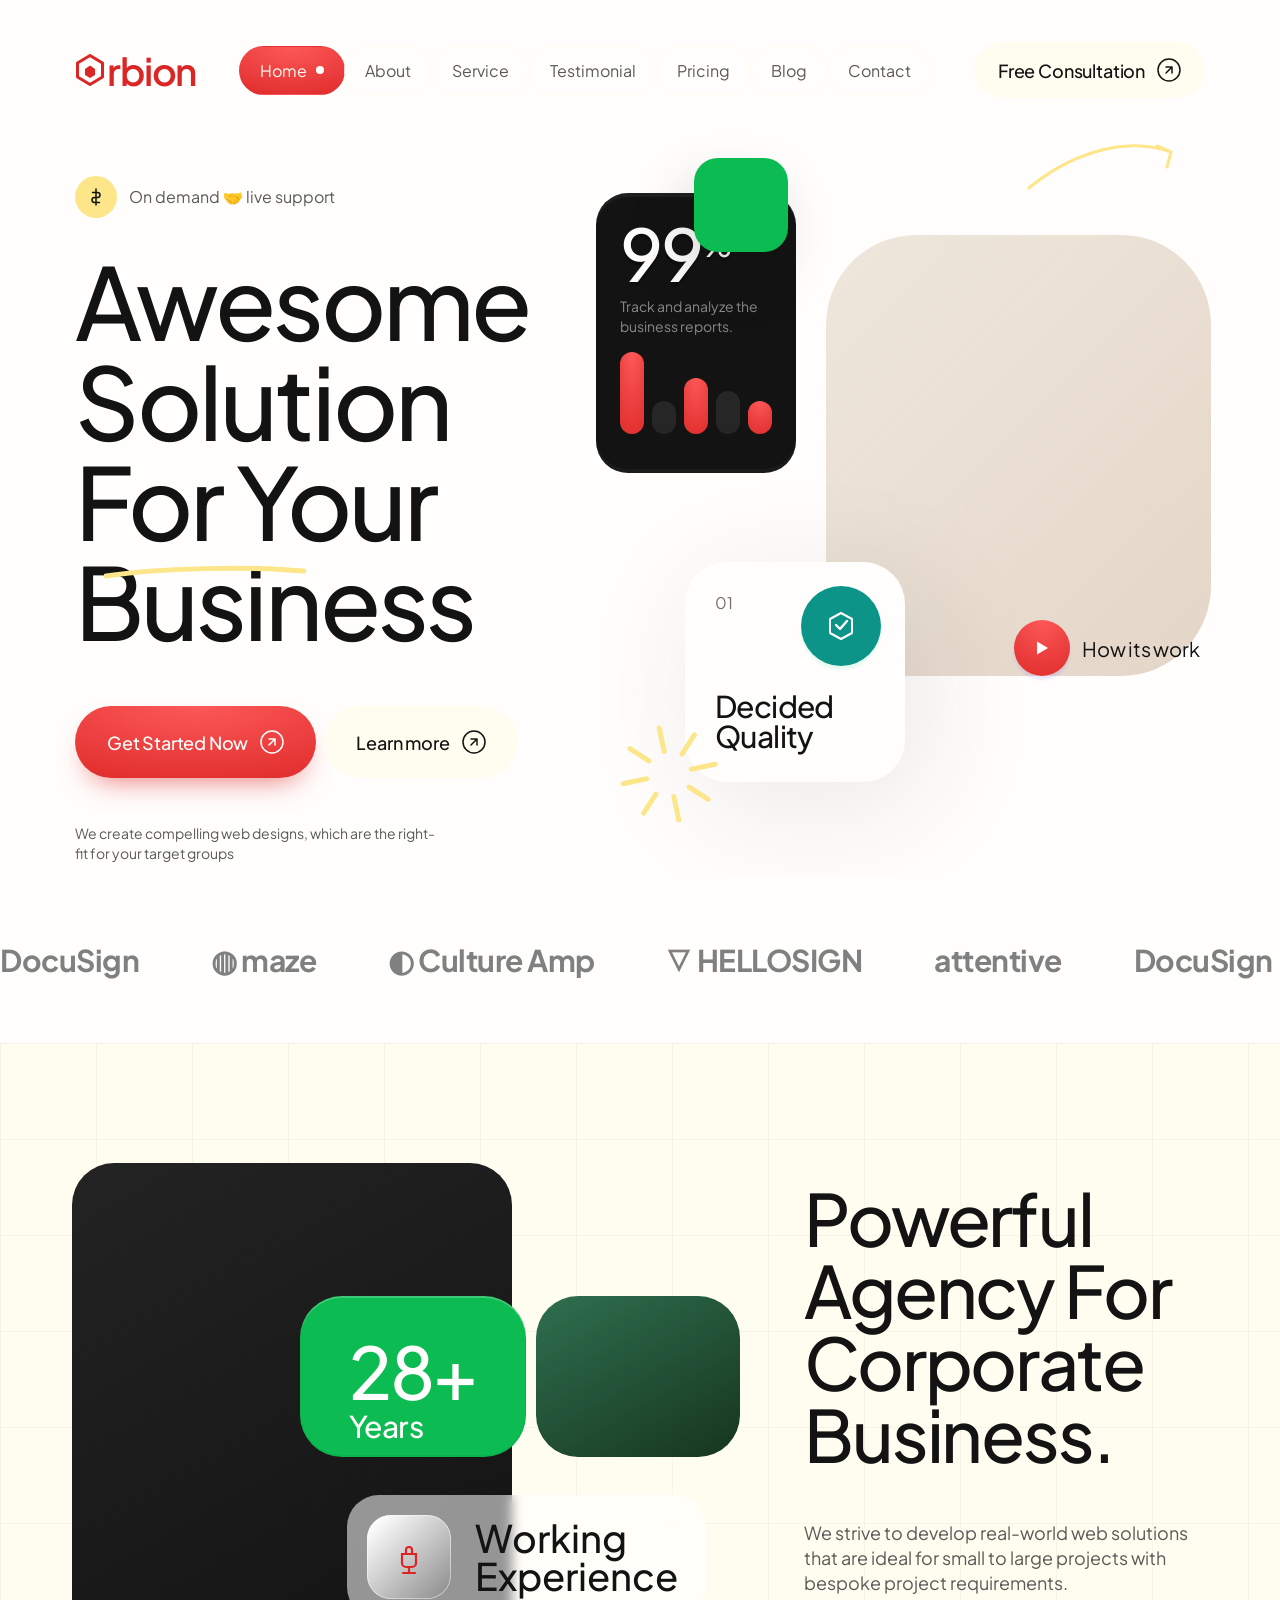
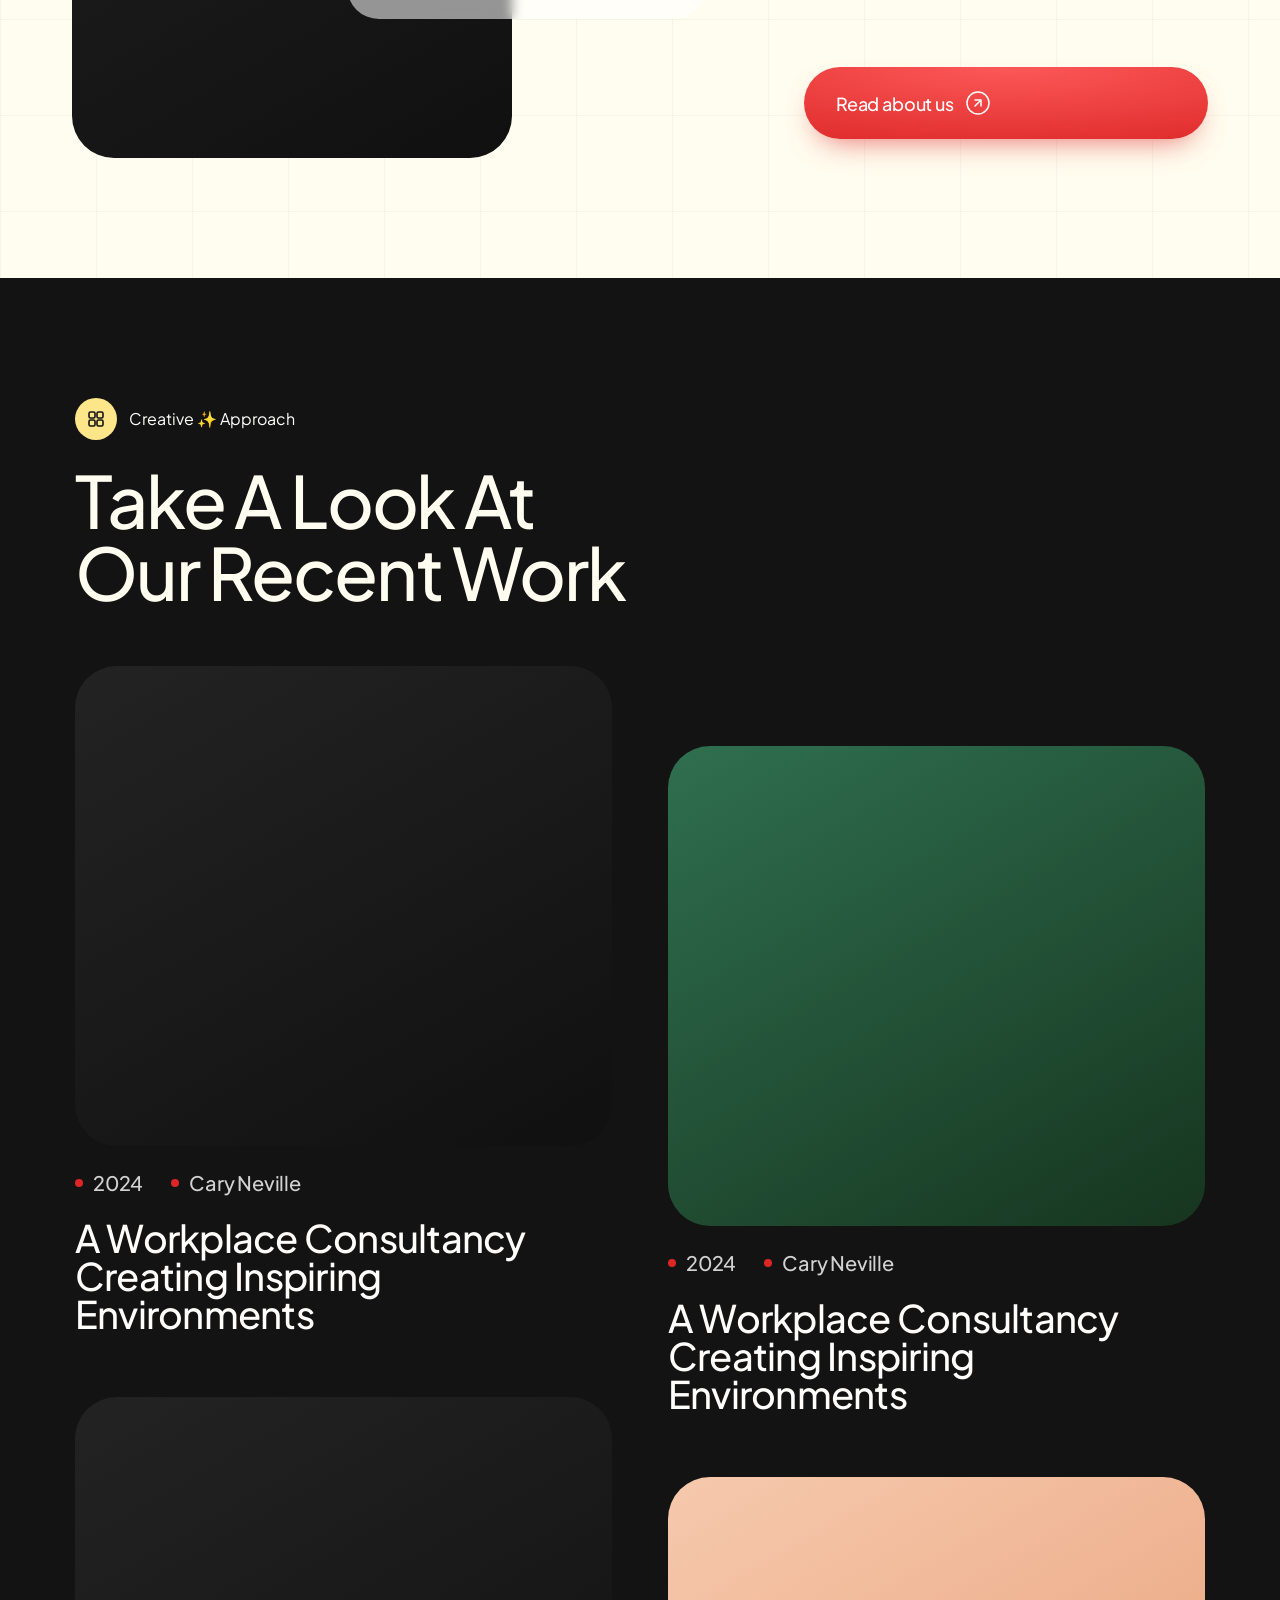
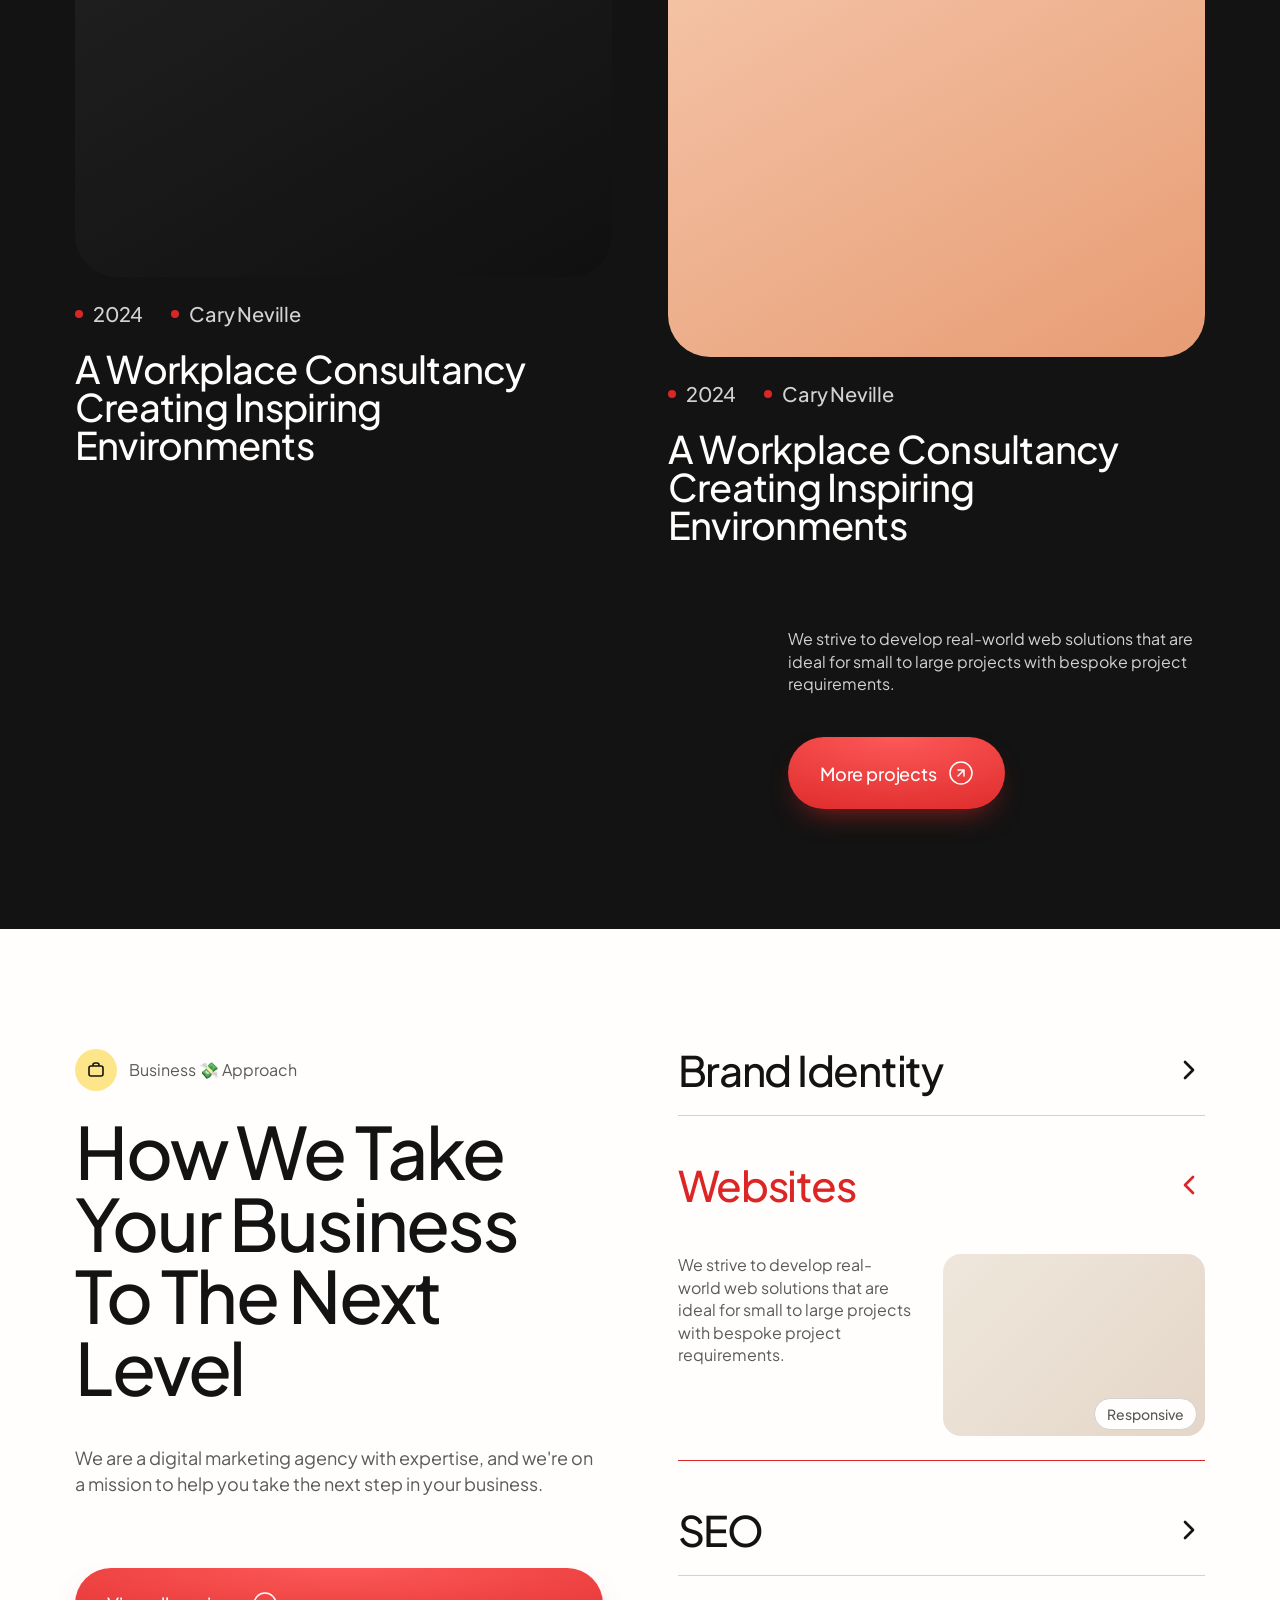
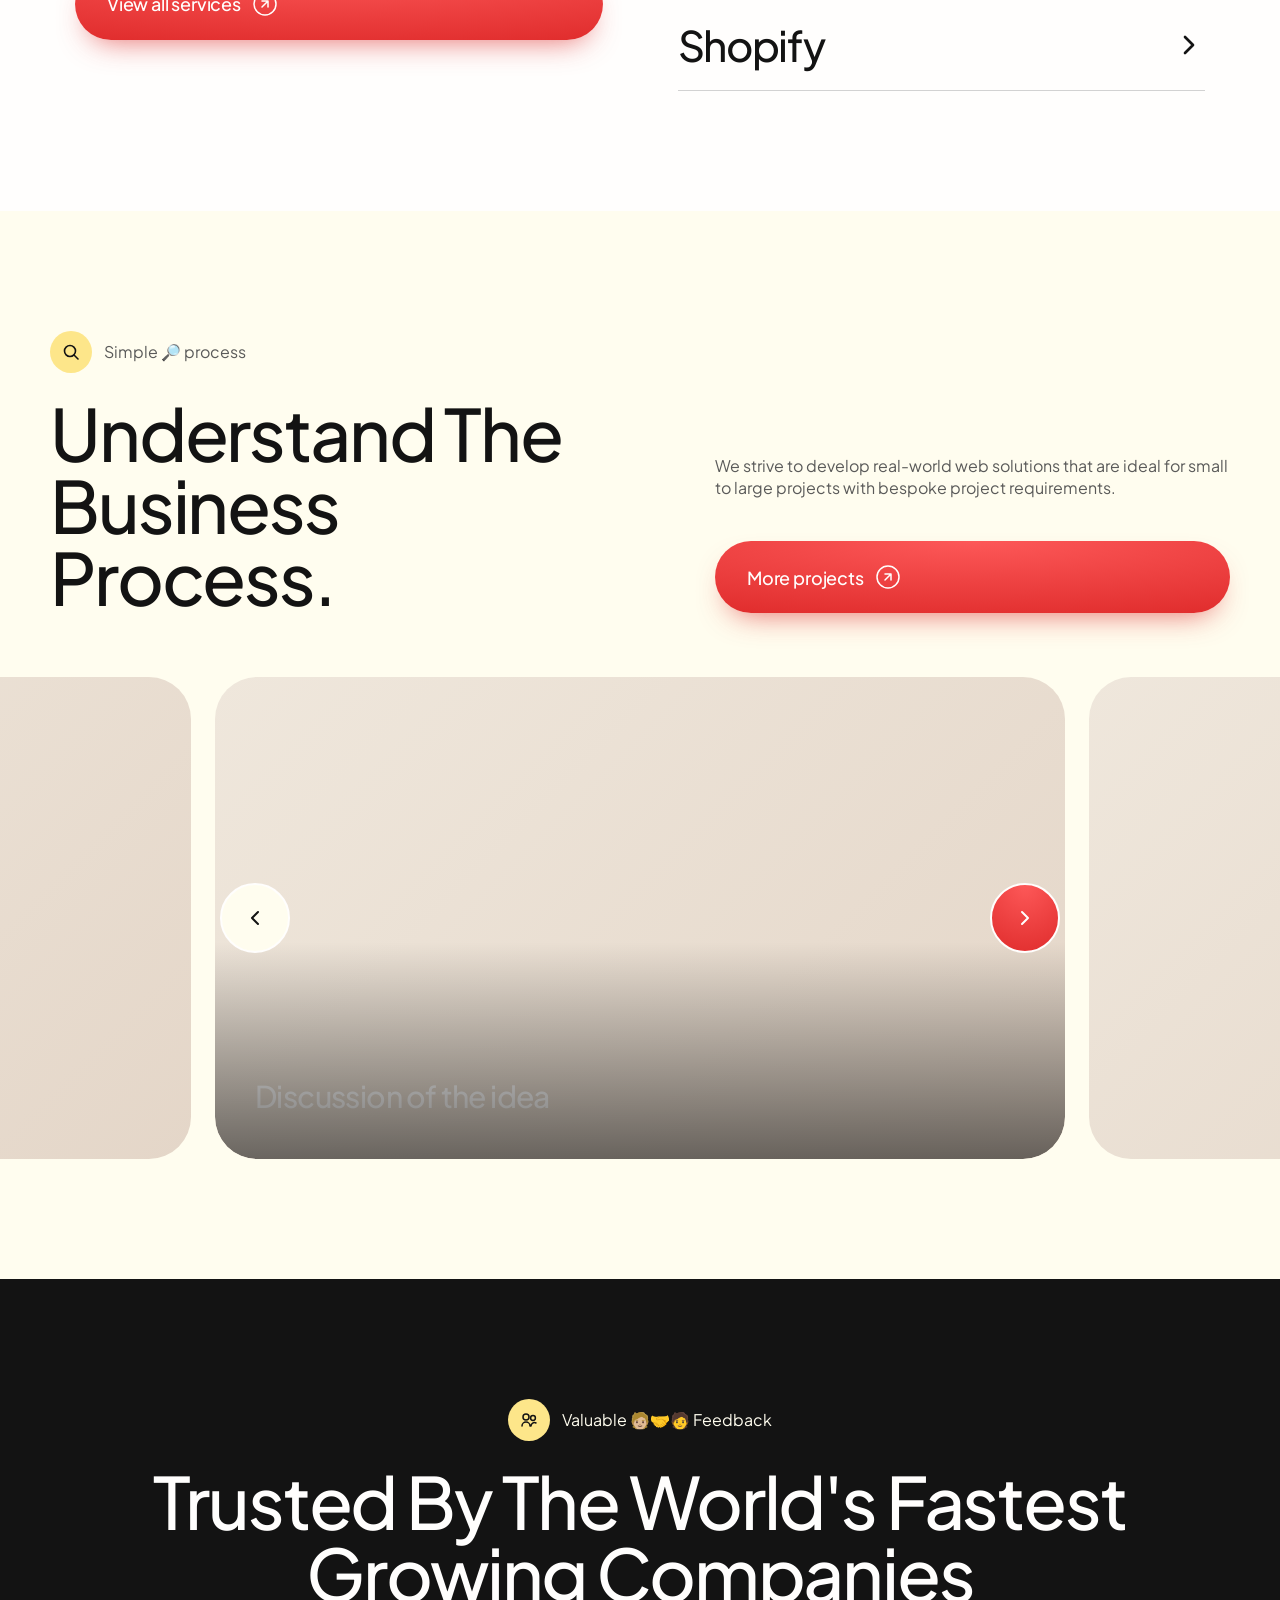
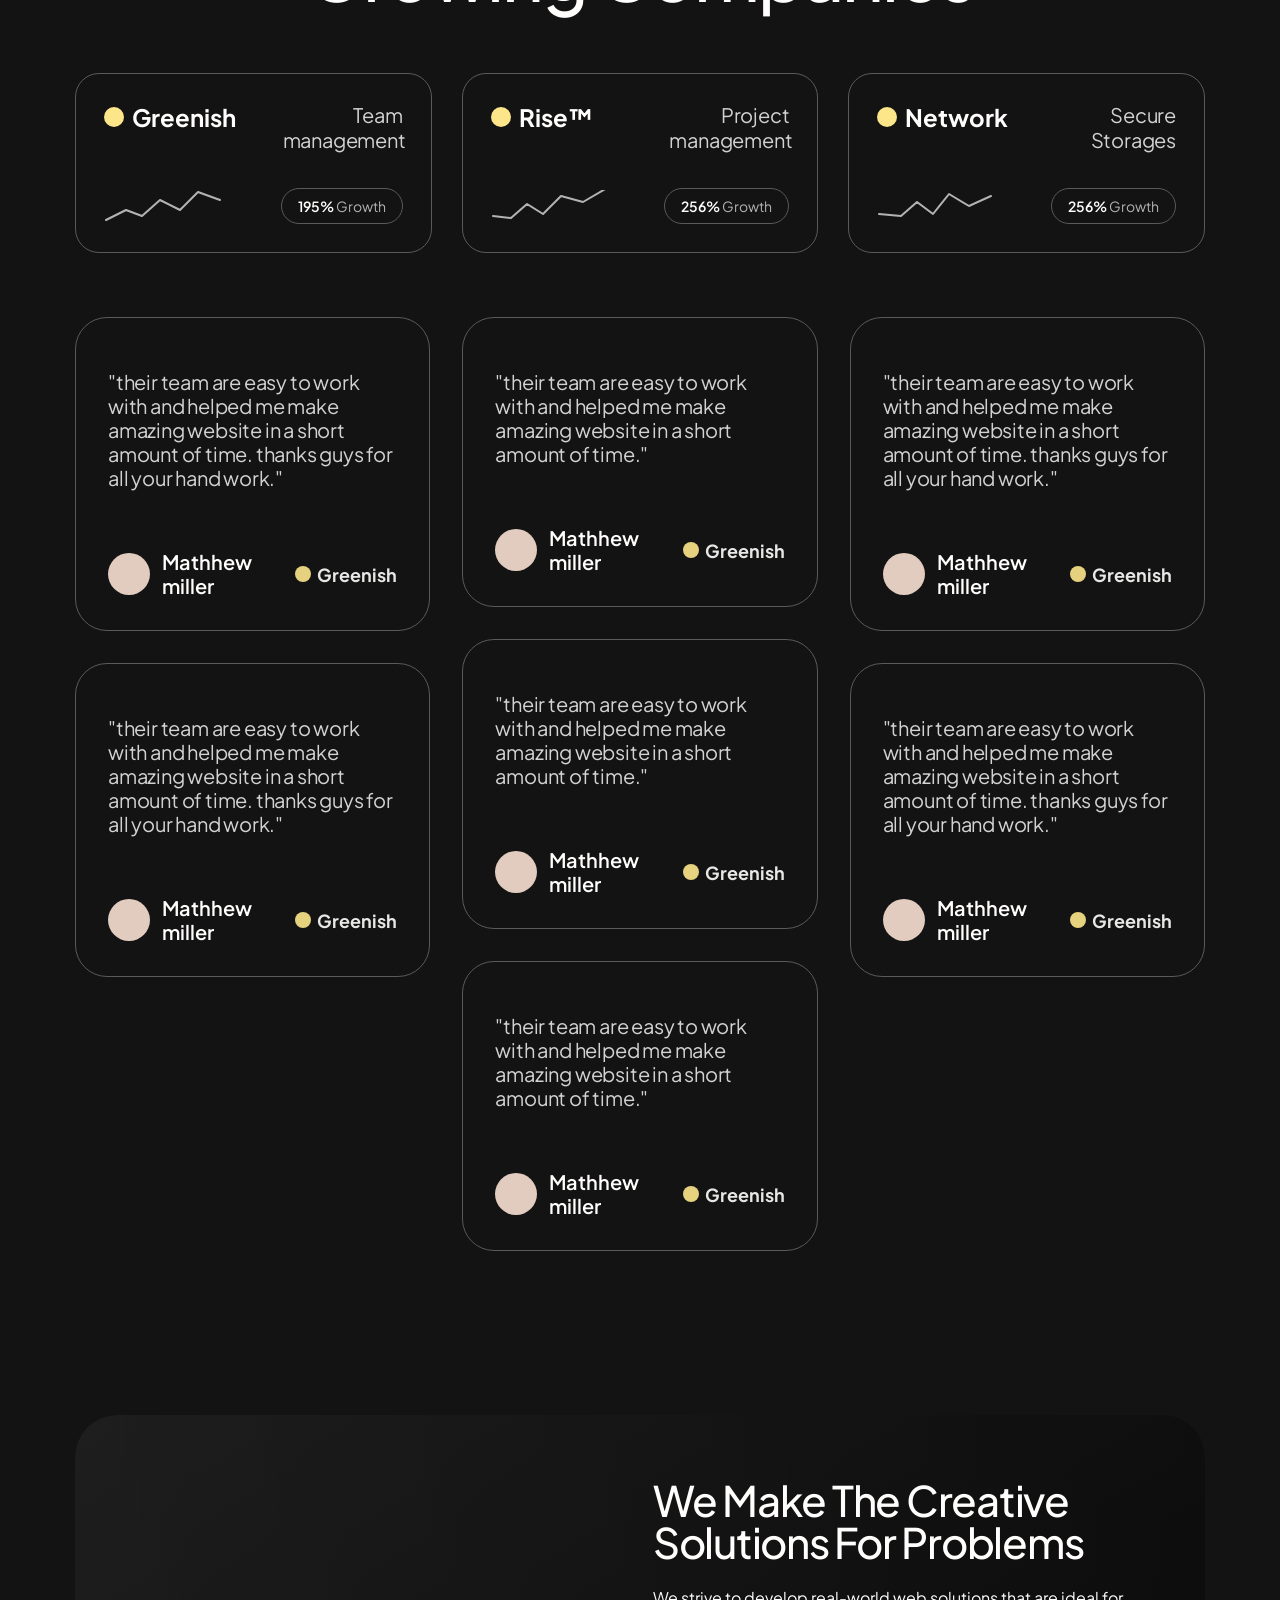
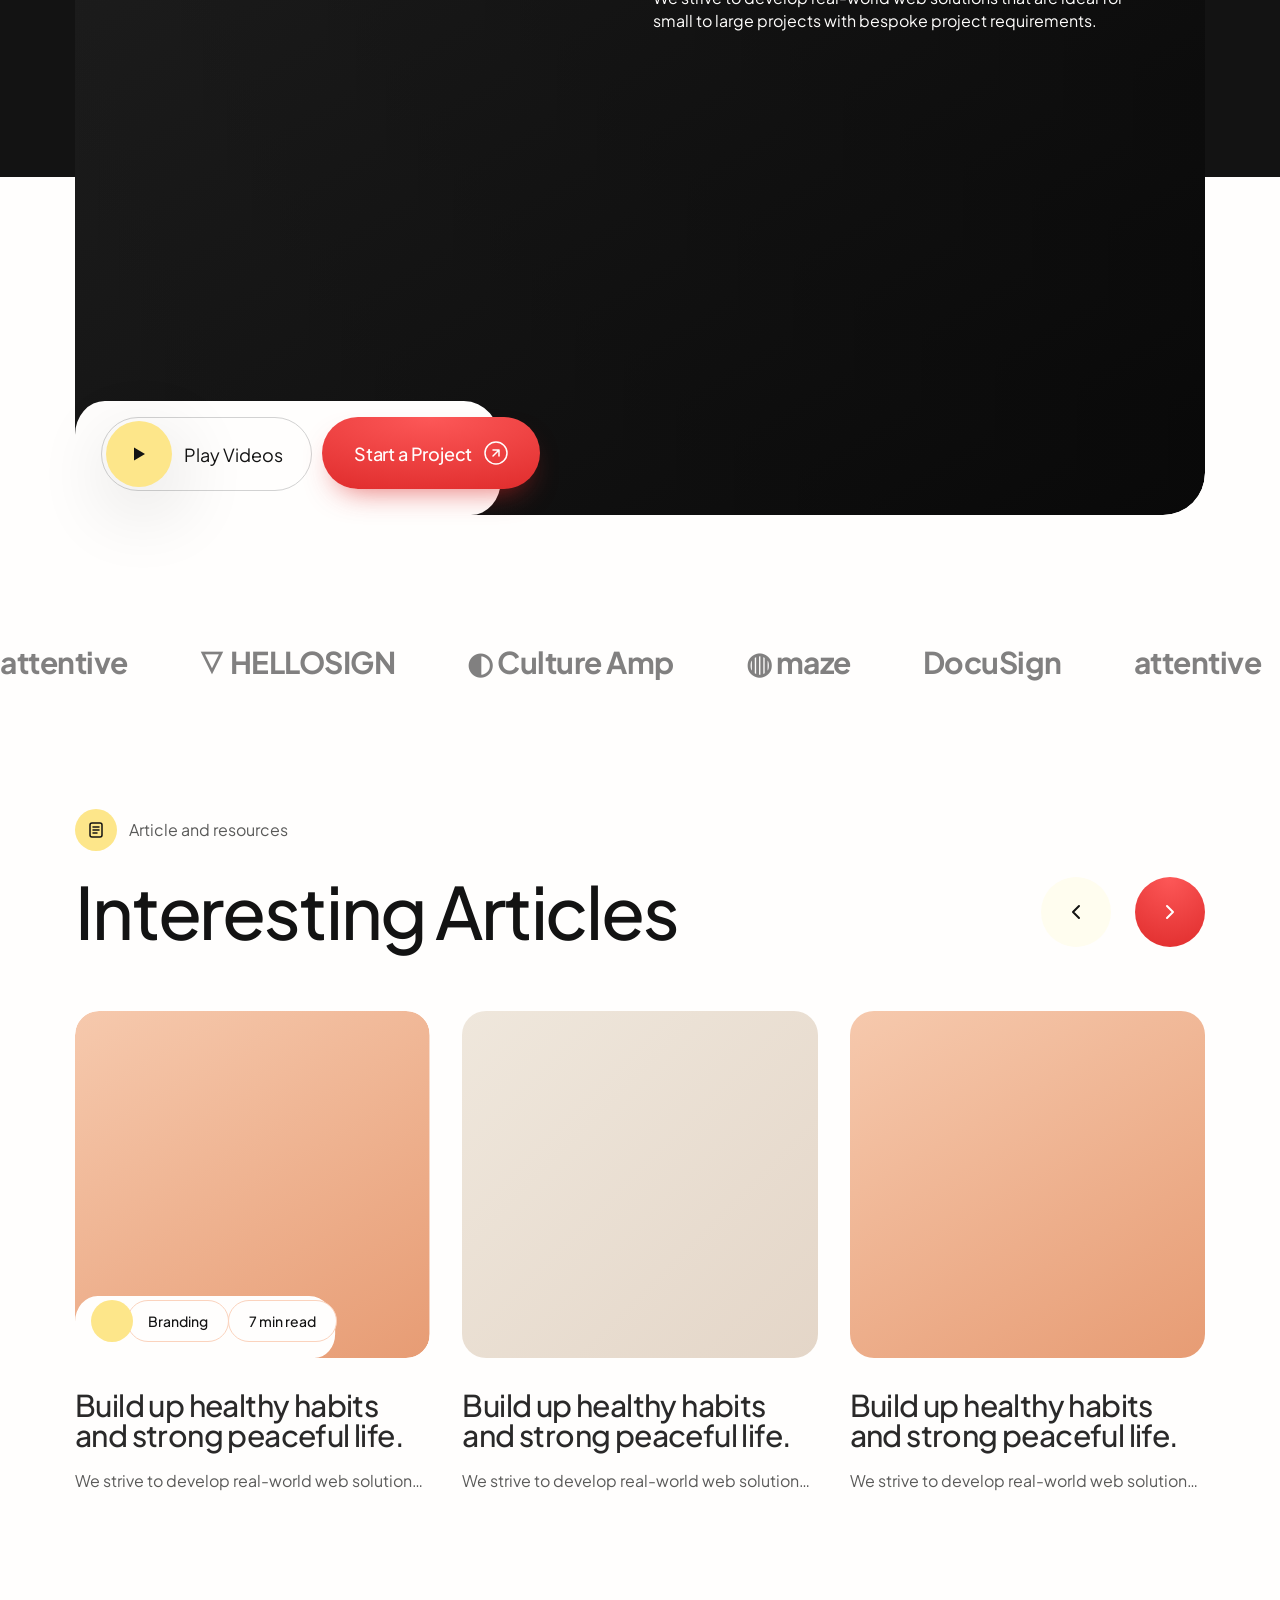
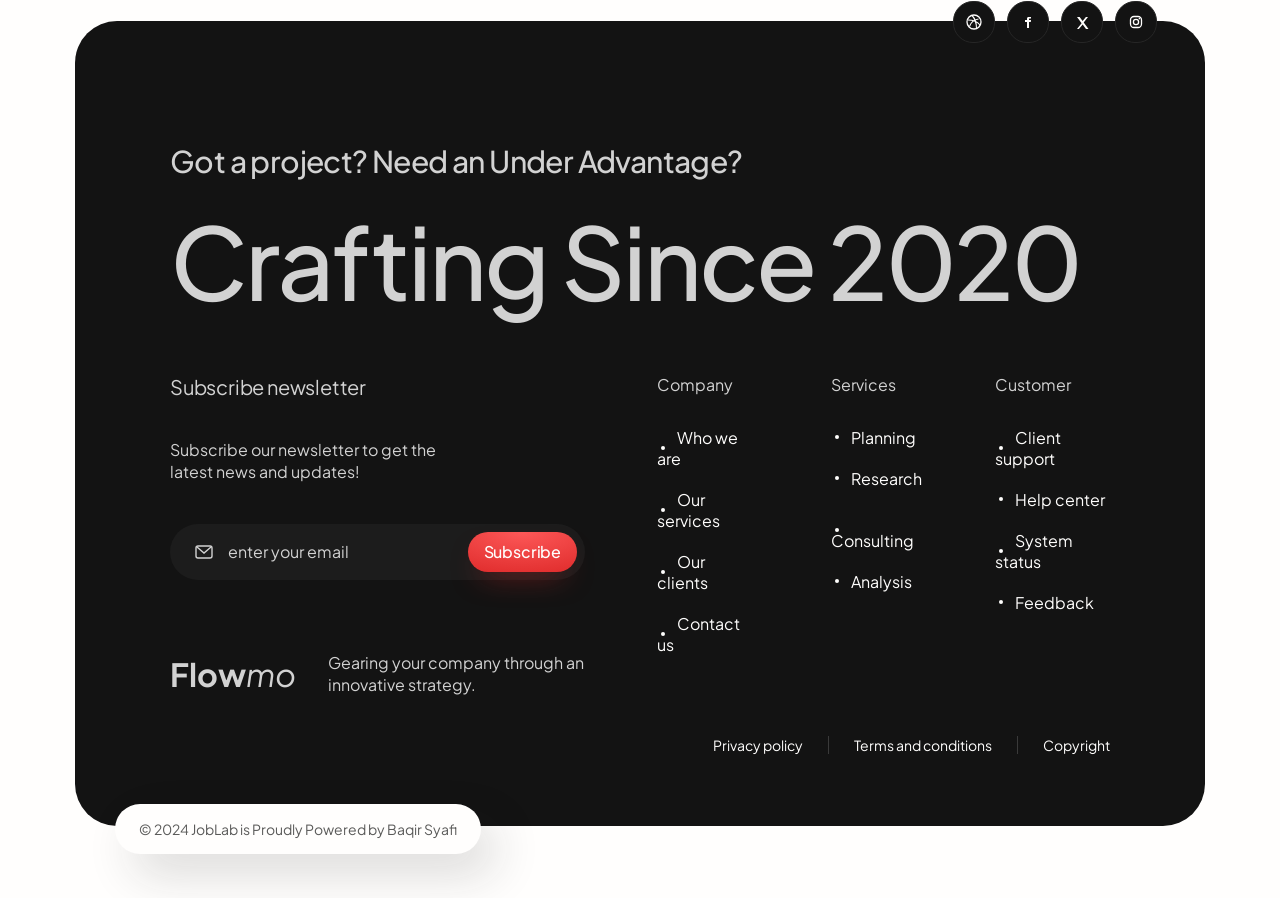
==== commit 6c191302: "Match Figma "Subtract" carved notches on cards Add concave cut-outs (CSS mask) where floating pills " ====
--- a/index.html
+++ b/index.html
@@ -76,11 +76,11 @@
         <div class="stats-card__bars">
           <i style="height:100%"></i><i class="mut" style="height:40%"></i><i style="height:68%"></i><i class="mut" style="height:53%"></i><i style="height:40%"></i>
         </div>
-        <div class="stats-card__leaf ph ph--green"><img loading="lazy" alt="" src="https://images.unsplash.com/photo-1502741224143-90386d7f8c82?w=200&q=80&auto=format&fit=crop" onerror="this.remove()"></div>
+        <div class="stats-card__leaf ph ph--green"><img loading="lazy" alt="" src="assets/img/hero-leaf.jpg" data-fb="https://images.unsplash.com/photo-1502741224143-90386d7f8c82?w=200&q=80&auto=format&fit=crop"></div>
       </div>
 
       <!-- Portrait -->
-      <div class="hero__portrait ph"><img loading="lazy" alt="Friendly support specialist" src="https://images.unsplash.com/photo-1507003211169-0a1dd7228f2d?w=500&q=80&auto=format&fit=crop" onerror="this.remove()"></div>
+      <div class="hero__portrait ph"><img loading="lazy" alt="Friendly support specialist" src="assets/img/hero-portrait.jpg" data-fb="https://images.unsplash.com/photo-1507003211169-0a1dd7228f2d?w=500&q=80&auto=format&fit=crop"></div>
 
       <!-- Decided Quality card -->
       <div class="quality-card">
@@ -125,9 +125,9 @@
   <!-- ======================= 4. ABOUT US ======================= -->
   <section class="about" id="about">
     <div class="about__art">
-      <div class="about__main ph ph--dark"><img loading="lazy" alt="Team reviewing designs together" src="https://images.unsplash.com/photo-1522071820081-009f0129c71c?w=600&q=80&auto=format&fit=crop" onerror="this.remove()"></div>
+      <div class="about__main ph ph--dark"><img loading="lazy" alt="Team reviewing designs together" src="assets/img/about-team.jpg" data-fb="https://images.unsplash.com/photo-1522071820081-009f0129c71c?w=600&q=80&auto=format&fit=crop"></div>
       <div class="about__years"><b>28+</b><span>Years</span></div>
-      <div class="about__leaf ph ph--green"><img loading="lazy" alt="" src="https://images.unsplash.com/photo-1524504388940-b1c1722653e1?w=300&q=80&auto=format&fit=crop" onerror="this.remove()"></div>
+      <div class="about__leaf ph ph--green"><img loading="lazy" alt="" src="assets/img/about-leaf.jpg" data-fb="https://images.unsplash.com/photo-1524504388940-b1c1722653e1?w=300&q=80&auto=format&fit=crop"></div>
       <div class="about__exp">
         <span class="ic">
           <svg viewBox="0 0 40 40" fill="none" aria-hidden="true"><path d="M13 17h14v9a4 4 0 0 1-4 4h-6a4 4 0 0 1-4-4v-9Z" stroke="currentColor" stroke-width="2.2"/><path d="M17 17v-4a3 3 0 0 1 6 0v4M20 30v6M14 36h12" stroke="currentColor" stroke-width="2.2" stroke-linecap="round"/></svg>
@@ -162,12 +162,12 @@
     <div class="work__grid">
       <div class="work__col">
         <article class="work-card">
-          <div class="ph ph--dark"><img loading="lazy" alt="Bottle product branding" src="https://images.unsplash.com/photo-1523362628745-0c100150b504?w=700&q=80&auto=format&fit=crop" onerror="this.remove()"></div>
+          <div class="ph ph--dark"><img loading="lazy" alt="Bottle product branding" src="assets/img/work-1.jpg" data-fb="https://images.unsplash.com/photo-1523362628745-0c100150b504?w=700&q=80&auto=format&fit=crop"></div>
           <div class="work-card__meta"><span>2024</span><span>Cary Neville</span></div>
           <h3>A workplace consultancy creating inspiring environments</h3>
         </article>
         <article class="work-card">
-          <div class="ph ph--dark"><img loading="lazy" alt="Finance mobile app" src="https://images.unsplash.com/photo-1512941937669-90a1b58e7e9c?w=700&q=80&auto=format&fit=crop" onerror="this.remove()"></div>
+          <div class="ph ph--dark"><img loading="lazy" alt="Finance mobile app" src="assets/img/work-2.jpg" data-fb="https://images.unsplash.com/photo-1512941937669-90a1b58e7e9c?w=700&q=80&auto=format&fit=crop"></div>
           <div class="work-card__meta"><span>2024</span><span>Cary Neville</span></div>
           <h3>A workplace consultancy creating inspiring environments</h3>
         </article>
@@ -175,12 +175,12 @@
 
       <div class="work__col work__col--right">
         <article class="work-card">
-          <div class="ph ph--green"><img loading="lazy" alt="Architecture editorial" src="https://images.unsplash.com/photo-1487958449943-2429e8be8625?w=700&q=80&auto=format&fit=crop" onerror="this.remove()"></div>
+          <div class="ph ph--green"><img loading="lazy" alt="Architecture editorial" src="assets/img/work-3.jpg" data-fb="https://images.unsplash.com/photo-1487958449943-2429e8be8625?w=700&q=80&auto=format&fit=crop"></div>
           <div class="work-card__meta"><span>2024</span><span>Cary Neville</span></div>
           <h3>A workplace consultancy creating inspiring environments</h3>
         </article>
         <article class="work-card">
-          <div class="ph ph--peach"><img loading="lazy" alt="Festival poster campaign" src="https://images.unsplash.com/photo-1558591710-4b4a1ae0f04d?w=700&q=80&auto=format&fit=crop" onerror="this.remove()"></div>
+          <div class="ph ph--peach"><img loading="lazy" alt="Festival poster campaign" src="assets/img/work-4.jpg" data-fb="https://images.unsplash.com/photo-1558591710-4b4a1ae0f04d?w=700&q=80&auto=format&fit=crop"></div>
           <div class="work-card__meta"><span>2024</span><span>Cary Neville</span></div>
           <h3>A workplace consultancy creating inspiring environments</h3>
         </article>
@@ -232,7 +232,7 @@
         <div class="acc__body"><div class="acc__body-inner">
           <div class="acc__desc"><p>We strive to develop real-world web solutions that are ideal for small to large projects with bespoke project requirements.</p></div>
           <div class="acc__media">
-            <div class="ph"><img loading="lazy" alt="Responsive website mockup" src="https://images.unsplash.com/photo-1467232004584-a241de8bcf5d?w=400&q=80&auto=format&fit=crop" onerror="this.remove()"></div>
+            <div class="ph"><img loading="lazy" alt="Responsive website mockup" src="assets/img/service-websites.jpg" data-fb="https://images.unsplash.com/photo-1467232004584-a241de8bcf5d?w=400&q=80&auto=format&fit=crop"></div>
             <span class="acc__tag">Responsive</span>
           </div>
         </div></div>
@@ -285,12 +285,12 @@
         <svg viewBox="0 0 24 24" fill="none" aria-hidden="true"><path d="m15 6-6 6 6 6" stroke="currentColor" stroke-width="2" stroke-linecap="round" stroke-linejoin="round"/></svg>
       </button>
 
-      <div class="process__slide ph" data-slot="left"><img loading="lazy" alt="" src="https://images.unsplash.com/photo-1600880292089-90a7e086ee0c?w=720&q=80&auto=format&fit=crop" onerror="this.remove()"></div>
+      <div class="process__slide ph" data-slot="left"><img loading="lazy" alt="" src="assets/img/process-1.jpg" data-fb="https://images.unsplash.com/photo-1600880292089-90a7e086ee0c?w=720&q=80&auto=format&fit=crop"></div>
       <div class="process__slide process__slide--center ph" data-slot="center">
-        <img loading="lazy" alt="Team discussing a project idea" src="https://images.unsplash.com/photo-1522202176988-66273c2fd55f?w=900&q=80&auto=format&fit=crop" onerror="this.remove()">
+        <img loading="lazy" alt="Team discussing a project idea" src="assets/img/process-2.jpg" data-fb="https://images.unsplash.com/photo-1522202176988-66273c2fd55f?w=900&q=80&auto=format&fit=crop">
         <span class="caption">Discussion of the idea</span>
       </div>
-      <div class="process__slide ph" data-slot="right"><img loading="lazy" alt="" src="https://images.unsplash.com/photo-1531973576160-7125cd663d86?w=720&q=80&auto=format&fit=crop" onerror="this.remove()"></div>
+      <div class="process__slide ph" data-slot="right"><img loading="lazy" alt="" src="assets/img/process-3.jpg" data-fb="https://images.unsplash.com/photo-1531973576160-7125cd663d86?w=720&q=80&auto=format&fit=crop"></div>
 
       <button class="process__nav process__nav--next" aria-label="Next">
         <svg viewBox="0 0 24 24" fill="none" aria-hidden="true"><path d="m9 6 6 6-6 6" stroke="currentColor" stroke-width="2" stroke-linecap="round" stroke-linejoin="round"/></svg>
@@ -348,14 +348,14 @@
         <article class="tcard">
           <p class="tcard__quote">"their team are easy to work with and helped me make amazing website in a short amount of time. thanks guys for all your hand work."</p>
           <div class="tcard__foot">
-            <span class="tcard__author"><span class="tcard__avatar"><img loading="lazy" alt="" src="https://images.unsplash.com/photo-1500648767791-00dcc994a43e?w=80&q=80&auto=format&fit=crop" onerror="this.remove()"></span><span class="tcard__name">Mathhew miller</span></span>
+            <span class="tcard__author"><span class="tcard__avatar"><img loading="lazy" alt="" src="assets/img/avatar-1.jpg" data-fb="https://images.unsplash.com/photo-1500648767791-00dcc994a43e?w=80&q=80&auto=format&fit=crop"></span><span class="tcard__name">Mathhew miller</span></span>
             <span class="tcard__logo"><i class="dot"></i>Greenish</span>
           </div>
         </article>
         <article class="tcard">
           <p class="tcard__quote">"their team are easy to work with and helped me make amazing website in a short amount of time. thanks guys for all your hand work."</p>
           <div class="tcard__foot">
-            <span class="tcard__author"><span class="tcard__avatar"><img loading="lazy" alt="" src="https://images.unsplash.com/photo-1519085360753-af0119f7cbe7?w=80&q=80&auto=format&fit=crop" onerror="this.remove()"></span><span class="tcard__name">Mathhew miller</span></span>
+            <span class="tcard__author"><span class="tcard__avatar"><img loading="lazy" alt="" src="assets/img/avatar-2.jpg" data-fb="https://images.unsplash.com/photo-1519085360753-af0119f7cbe7?w=80&q=80&auto=format&fit=crop"></span><span class="tcard__name">Mathhew miller</span></span>
             <span class="tcard__logo"><i class="dot"></i>Greenish</span>
           </div>
         </article>
@@ -365,21 +365,21 @@
         <article class="tcard">
           <p class="tcard__quote">"their team are easy to work with and helped me make amazing website in a short amount of time."</p>
           <div class="tcard__foot">
-            <span class="tcard__author"><span class="tcard__avatar"><img loading="lazy" alt="" src="https://images.unsplash.com/photo-1544005313-94ddf0286df2?w=80&q=80&auto=format&fit=crop" onerror="this.remove()"></span><span class="tcard__name">Mathhew miller</span></span>
+            <span class="tcard__author"><span class="tcard__avatar"><img loading="lazy" alt="" src="assets/img/avatar-3.jpg" data-fb="https://images.unsplash.com/photo-1544005313-94ddf0286df2?w=80&q=80&auto=format&fit=crop"></span><span class="tcard__name">Mathhew miller</span></span>
             <span class="tcard__logo"><i class="dot"></i>Greenish</span>
           </div>
         </article>
         <article class="tcard">
           <p class="tcard__quote">"their team are easy to work with and helped me make amazing website in a short amount of time."</p>
           <div class="tcard__foot">
-            <span class="tcard__author"><span class="tcard__avatar"><img loading="lazy" alt="" src="https://images.unsplash.com/photo-1506794778202-cad84cf45f1d?w=80&q=80&auto=format&fit=crop" onerror="this.remove()"></span><span class="tcard__name">Mathhew miller</span></span>
+            <span class="tcard__author"><span class="tcard__avatar"><img loading="lazy" alt="" src="assets/img/avatar-4.jpg" data-fb="https://images.unsplash.com/photo-1506794778202-cad84cf45f1d?w=80&q=80&auto=format&fit=crop"></span><span class="tcard__name">Mathhew miller</span></span>
             <span class="tcard__logo"><i class="dot"></i>Greenish</span>
           </div>
         </article>
         <article class="tcard">
           <p class="tcard__quote">"their team are easy to work with and helped me make amazing website in a short amount of time."</p>
           <div class="tcard__foot">
-            <span class="tcard__author"><span class="tcard__avatar"><img loading="lazy" alt="" src="https://images.unsplash.com/photo-1633332755192-727a05c4013d?w=80&q=80&auto=format&fit=crop" onerror="this.remove()"></span><span class="tcard__name">Mathhew miller</span></span>
+            <span class="tcard__author"><span class="tcard__avatar"><img loading="lazy" alt="" src="assets/img/avatar-5.jpg" data-fb="https://images.unsplash.com/photo-1633332755192-727a05c4013d?w=80&q=80&auto=format&fit=crop"></span><span class="tcard__name">Mathhew miller</span></span>
             <span class="tcard__logo"><i class="dot"></i>Greenish</span>
           </div>
         </article>
@@ -389,14 +389,14 @@
         <article class="tcard">
           <p class="tcard__quote">"their team are easy to work with and helped me make amazing website in a short amount of time. thanks guys for all your hand work."</p>
           <div class="tcard__foot">
-            <span class="tcard__author"><span class="tcard__avatar"><img loading="lazy" alt="" src="https://images.unsplash.com/photo-1507003211169-0a1dd7228f2d?w=80&q=80&auto=format&fit=crop" onerror="this.remove()"></span><span class="tcard__name">Mathhew miller</span></span>
+            <span class="tcard__author"><span class="tcard__avatar"><img loading="lazy" alt="" src="assets/img/avatar-6.jpg" data-fb="https://images.unsplash.com/photo-1507003211169-0a1dd7228f2d?w=80&q=80&auto=format&fit=crop"></span><span class="tcard__name">Mathhew miller</span></span>
             <span class="tcard__logo"><i class="dot"></i>Greenish</span>
           </div>
         </article>
         <article class="tcard">
           <p class="tcard__quote">"their team are easy to work with and helped me make amazing website in a short amount of time. thanks guys for all your hand work."</p>
           <div class="tcard__foot">
-            <span class="tcard__author"><span class="tcard__avatar"><img loading="lazy" alt="" src="https://images.unsplash.com/photo-1472099645785-5658abf4ff4e?w=80&q=80&auto=format&fit=crop" onerror="this.remove()"></span><span class="tcard__name">Mathhew miller</span></span>
+            <span class="tcard__author"><span class="tcard__avatar"><img loading="lazy" alt="" src="assets/img/avatar-7.jpg" data-fb="https://images.unsplash.com/photo-1472099645785-5658abf4ff4e?w=80&q=80&auto=format&fit=crop"></span><span class="tcard__name">Mathhew miller</span></span>
             <span class="tcard__logo"><i class="dot"></i>Greenish</span>
           </div>
         </article>
@@ -407,7 +407,7 @@
   <!-- ======================= 10. CREATIVE SOLUTION ======================= -->
   <section class="creative">
     <div class="creative__card">
-      <div class="creative__img ph ph--dark"><img loading="lazy" alt="Designer sketching at a desk" src="https://images.unsplash.com/photo-1600880292203-757bb62b4baf?w=1290&q=80&auto=format&fit=crop" onerror="this.remove()"></div>
+      <div class="creative__img ph ph--dark"><img loading="lazy" alt="Designer sketching at a desk" src="assets/img/creative-desk.jpg" data-fb="https://images.unsplash.com/photo-1600880292203-757bb62b4baf?w=1290&q=80&auto=format&fit=crop"></div>
       <div class="creative__text">
         <h2>We make the creative solutions for Problems</h2>
         <p>We strive to develop real-world web solutions that are ideal for small to large projects with bespoke project requirements.</p>
@@ -459,11 +459,11 @@
     </div>
 
     <div class="articles__grid">
-      <article class="article-card">
+      <article class="article-card article-card--cut">
         <div class="thumb">
-          <div class="ph ph--peach"><img loading="lazy" alt="Colourful design objects" src="https://images.unsplash.com/photo-1558655146-9f40138edfeb?w=800&q=80&auto=format&fit=crop" onerror="this.remove()"></div>
+          <div class="ph ph--peach"><img loading="lazy" alt="Colourful design objects" src="assets/img/article-1.jpg" data-fb="https://images.unsplash.com/photo-1558655146-9f40138edfeb?w=800&q=80&auto=format&fit=crop"></div>
           <div class="article-card__tags">
-            <span class="av"><img loading="lazy" alt="" src="https://images.unsplash.com/photo-1507003211169-0a1dd7228f2d?w=80&q=80&auto=format&fit=crop" onerror="this.remove()"></span>
+            <span class="av"><img loading="lazy" alt="" src="assets/img/article-avatar.jpg" data-fb="https://images.unsplash.com/photo-1507003211169-0a1dd7228f2d?w=80&q=80&auto=format&fit=crop"></span>
             <span class="tag">Branding</span>
             <span class="tag">7 min read</span>
           </div>
@@ -475,7 +475,7 @@
       </article>
 
       <article class="article-card">
-        <div class="thumb"><div class="ph"><img loading="lazy" alt="Historic building by a pool" src="https://images.unsplash.com/photo-1519677100203-a0e668c92439?w=800&q=80&auto=format&fit=crop" onerror="this.remove()"></div></div>
+        <div class="thumb"><div class="ph"><img loading="lazy" alt="Historic building by a pool" src="assets/img/article-2.jpg" data-fb="https://images.unsplash.com/photo-1519677100203-a0e668c92439?w=800&q=80&auto=format&fit=crop"></div></div>
         <div class="article-card__body">
           <h3>Build up healthy habits and strong peaceful life.</h3>
           <p>We strive to develop real-world web solutions that are ideal for small to large projects with bespoke project.</p>
@@ -483,7 +483,7 @@
       </article>
 
       <article class="article-card">
-        <div class="thumb"><div class="ph ph--peach"><img loading="lazy" alt="Fairground ride at sunset" src="https://images.unsplash.com/photo-1513106580091-1d82408b8cd6?w=800&q=80&auto=format&fit=crop" onerror="this.remove()"></div></div>
+        <div class="thumb"><div class="ph ph--peach"><img loading="lazy" alt="Fairground ride at sunset" src="assets/img/article-3.jpg" data-fb="https://images.unsplash.com/photo-1513106580091-1d82408b8cd6?w=800&q=80&auto=format&fit=crop"></div></div>
         <div class="article-card__body">
           <h3>Build up healthy habits and strong peaceful life.</h3>
           <p>We strive to develop real-world web solutions that are ideal for small to large projects with bespoke project.</p>
--- a/css/styles.css
+++ b/css/styles.css
@@ -496,3 +496,18 @@
   .work, .services, .tst { padding-left: 20px; padding-right: 20px; }
   .hero__art { transform: scale(.62); height: 460px; }
 }
+
+/* =========================================================================
+   Figma "Subtract" carved notches — concave cut-outs where floating pills
+   sit inside an image card (creative buttons, featured article tags).
+   Masks are authored at the desktop design size and scaled to fit.
+   ========================================================================= */
+.creative__img { -webkit-mask:url("data:image/svg+xml,%3Csvg%20xmlns%3D%27http%3A%2F%2Fwww.w3.org%2F2000%2Fsvg%27%20width%3D%271290%27%20height%3D%27700%27%20viewBox%3D%270%200%201290%20700%27%20preserveAspectRatio%3D%27none%27%3E%3Cpath%20fill%3D%27white%27%20fill-rule%3D%27evenodd%27%20d%3D%27M42%2C0%20H1248%20A42%2C42%200%200%201%201290%2C42%20V658%20A42%2C42%200%200%201%201248%2C700%20H42%20A42%2C42%200%200%201%200%2C658%20V42%20A42%2C42%200%200%201%2042%2C0%20Z%20M34%2C586%20H444%20A42%2C42%200%200%201%20486%2C628%20V666%20A34%2C34%200%200%201%20452%2C700%20H42%20A42%2C42%200%200%201%200%2C658%20V620%20A34%2C34%200%200%201%2034%2C586%20Z%27%2F%3E%3C%2Fsvg%3E");mask:url("data:image/svg+xml,%3Csvg%20xmlns%3D%27http%3A%2F%2Fwww.w3.org%2F2000%2Fsvg%27%20width%3D%271290%27%20height%3D%27700%27%20viewBox%3D%270%200%201290%20700%27%20preserveAspectRatio%3D%27none%27%3E%3Cpath%20fill%3D%27white%27%20fill-rule%3D%27evenodd%27%20d%3D%27M42%2C0%20H1248%20A42%2C42%200%200%201%201290%2C42%20V658%20A42%2C42%200%200%201%201248%2C700%20H42%20A42%2C42%200%200%201%200%2C658%20V42%20A42%2C42%200%200%201%2042%2C0%20Z%20M34%2C586%20H444%20A42%2C42%200%200%201%20486%2C628%20V666%20A34%2C34%200%200%201%20452%2C700%20H42%20A42%2C42%200%200%201%200%2C658%20V620%20A34%2C34%200%200%201%2034%2C586%20Z%27%2F%3E%3C%2Fsvg%3E"); -webkit-mask-size:100% 100%; mask-size:100% 100%; -webkit-mask-repeat:no-repeat; mask-repeat:no-repeat; }
+.creative__img::after { border-radius:0; }
+.creative__actions { left:26px; bottom:24px; }
+
+.article-card--cut .ph { -webkit-mask:url("data:image/svg+xml,%3Csvg%20xmlns%3D%27http%3A%2F%2Fwww.w3.org%2F2000%2Fsvg%27%20width%3D%27409%27%20height%3D%27347%27%20viewBox%3D%270%200%20409%20347%27%20preserveAspectRatio%3D%27none%27%3E%3Cpath%20fill%3D%27white%27%20fill-rule%3D%27evenodd%27%20d%3D%27M24%2C0%20H385%20A24%2C24%200%200%201%20409%2C24%20V323%20A24%2C24%200%200%201%20385%2C347%20H24%20A24%2C24%200%200%201%200%2C323%20V24%20A24%2C24%200%200%201%2024%2C0%20Z%20M26%2C285%20H270%20A30%2C30%200%200%201%20300%2C315%20V323%20A24%2C24%200%200%201%20276%2C347%20H24%20A24%2C24%200%200%201%200%2C323%20V311%20A26%2C26%200%200%201%2026%2C285%20Z%27%2F%3E%3C%2Fsvg%3E");mask:url("data:image/svg+xml,%3Csvg%20xmlns%3D%27http%3A%2F%2Fwww.w3.org%2F2000%2Fsvg%27%20width%3D%27409%27%20height%3D%27347%27%20viewBox%3D%270%200%20409%20347%27%20preserveAspectRatio%3D%27none%27%3E%3Cpath%20fill%3D%27white%27%20fill-rule%3D%27evenodd%27%20d%3D%27M24%2C0%20H385%20A24%2C24%200%200%201%20409%2C24%20V323%20A24%2C24%200%200%201%20385%2C347%20H24%20A24%2C24%200%200%201%200%2C323%20V24%20A24%2C24%200%200%201%2024%2C0%20Z%20M26%2C285%20H270%20A30%2C30%200%200%201%20300%2C315%20V323%20A24%2C24%200%200%201%20276%2C347%20H24%20A24%2C24%200%200%201%200%2C323%20V311%20A26%2C26%200%200%201%2026%2C285%20Z%27%2F%3E%3C%2Fsvg%3E"); -webkit-mask-size:100% 100%; mask-size:100% 100%; -webkit-mask-repeat:no-repeat; mask-repeat:no-repeat; }
+
+@media (max-width:980px) {
+  .creative__img, .article-card--cut .ph { -webkit-mask:none; mask:none; }
+}
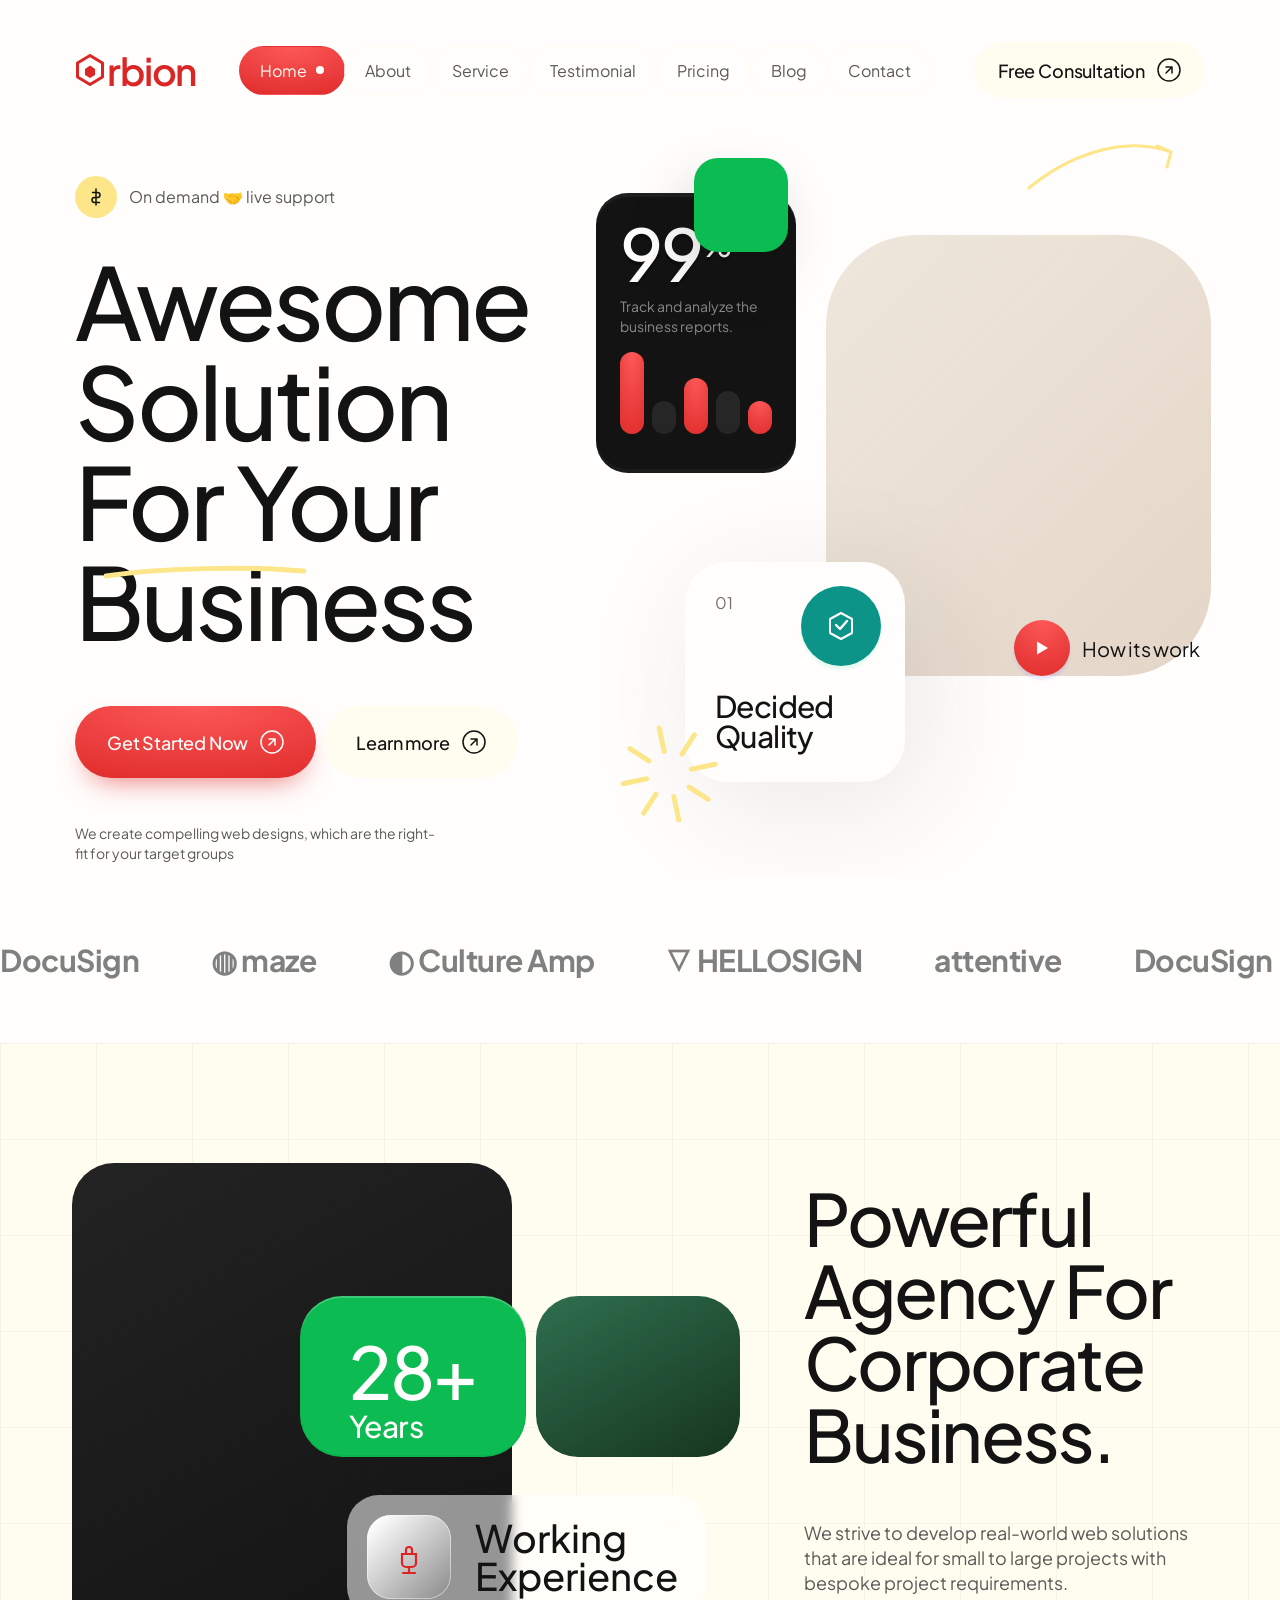
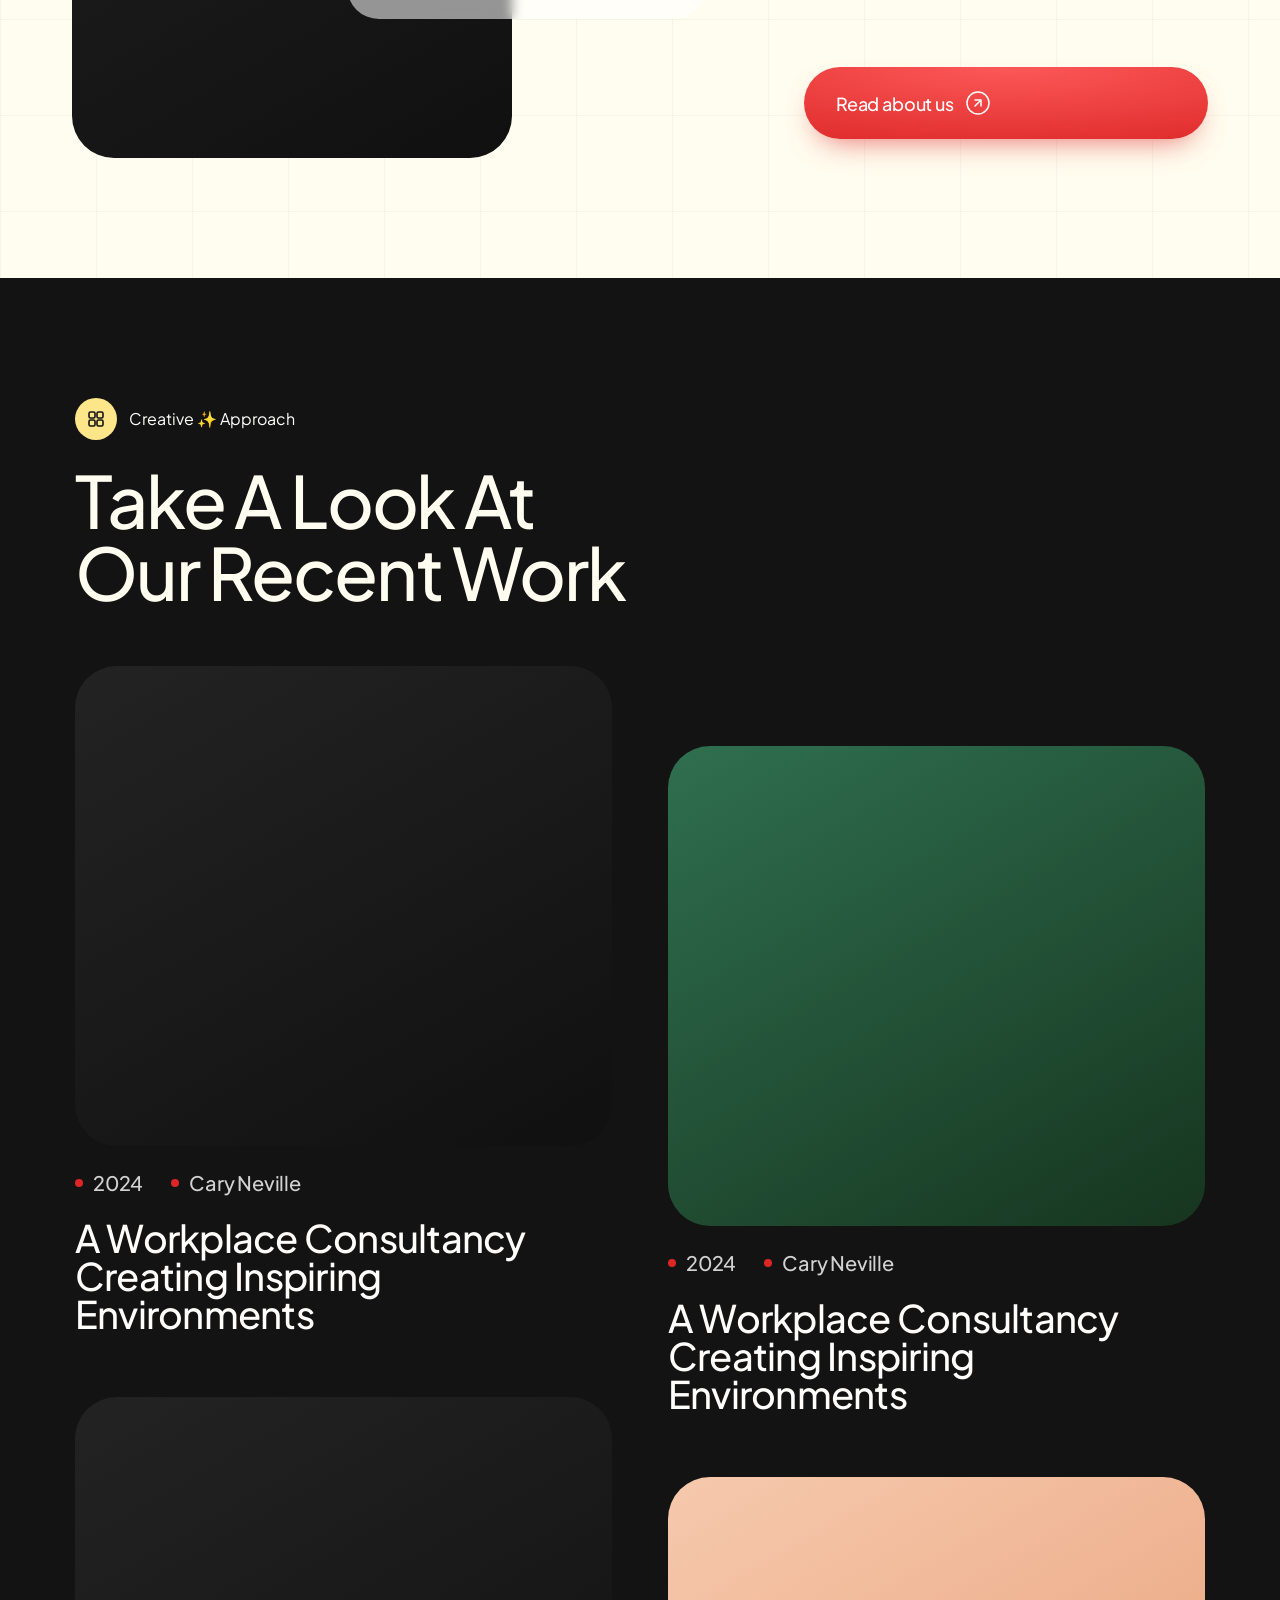
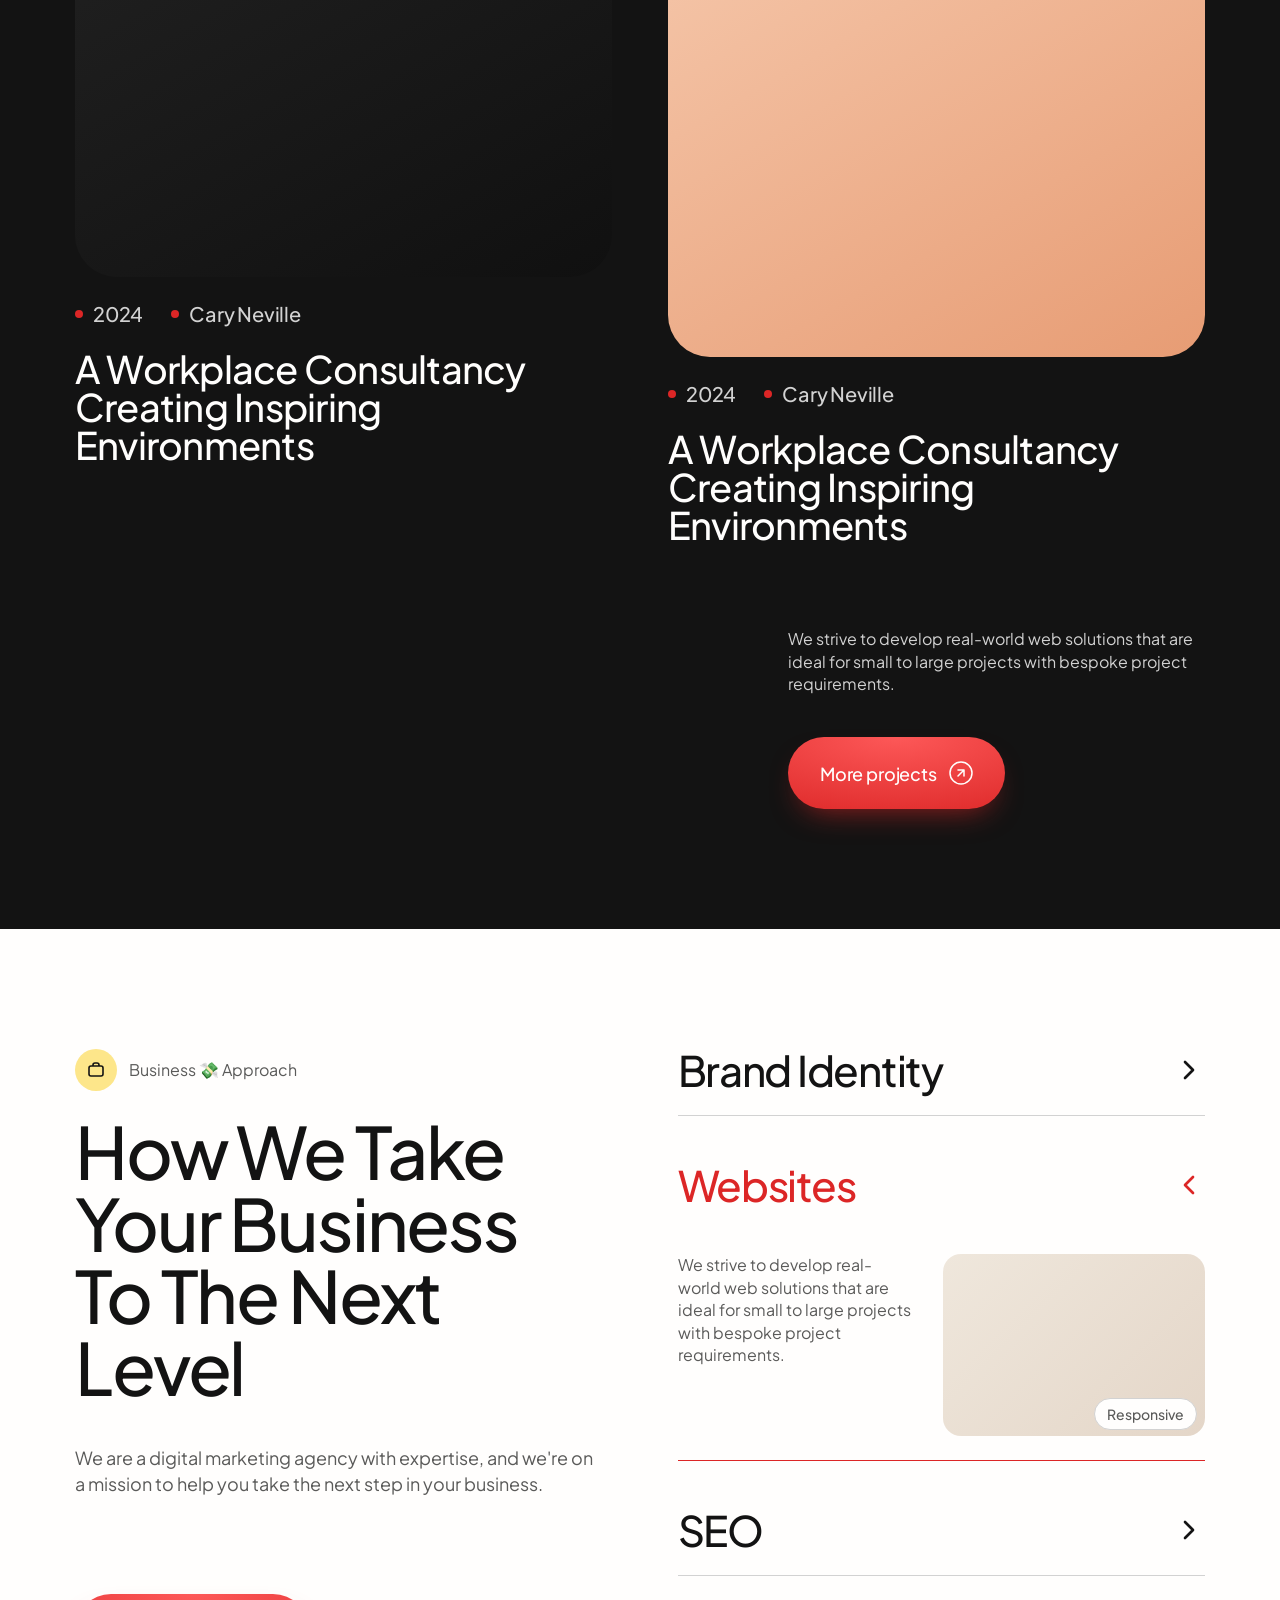
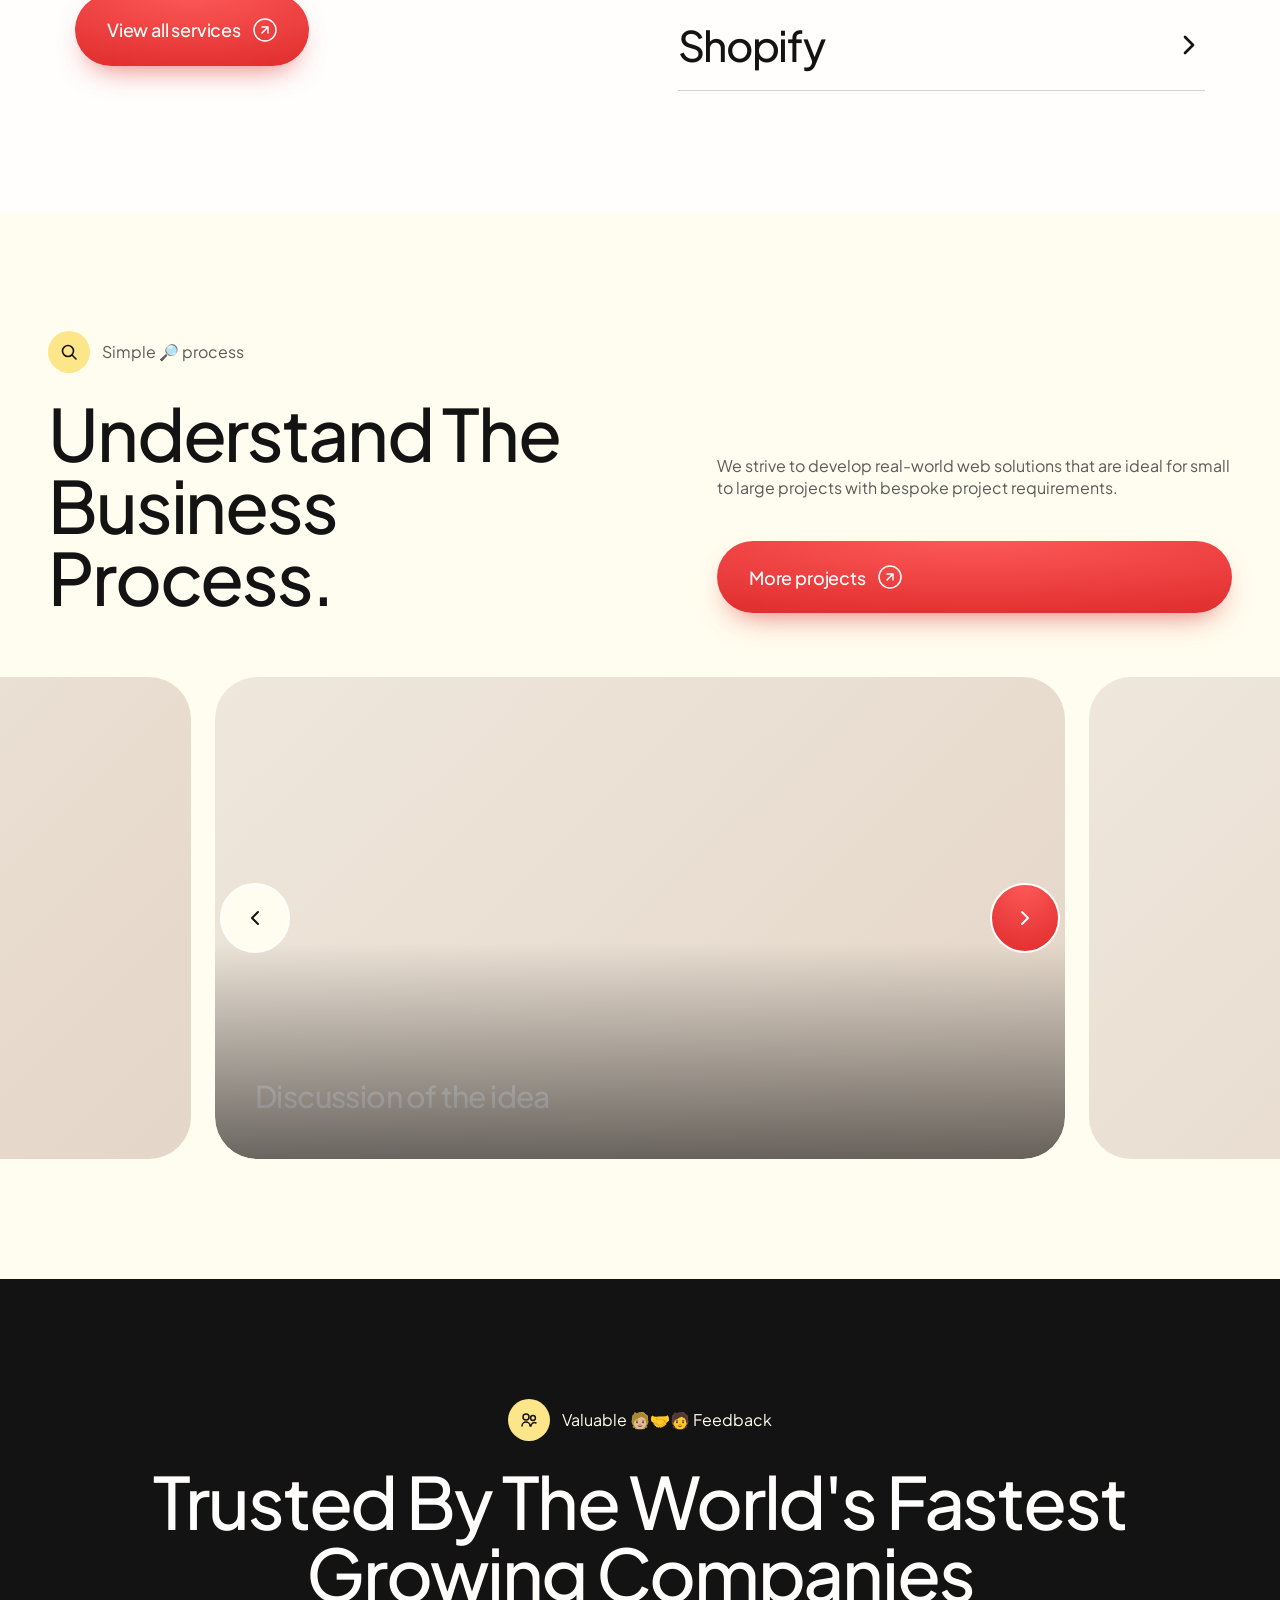
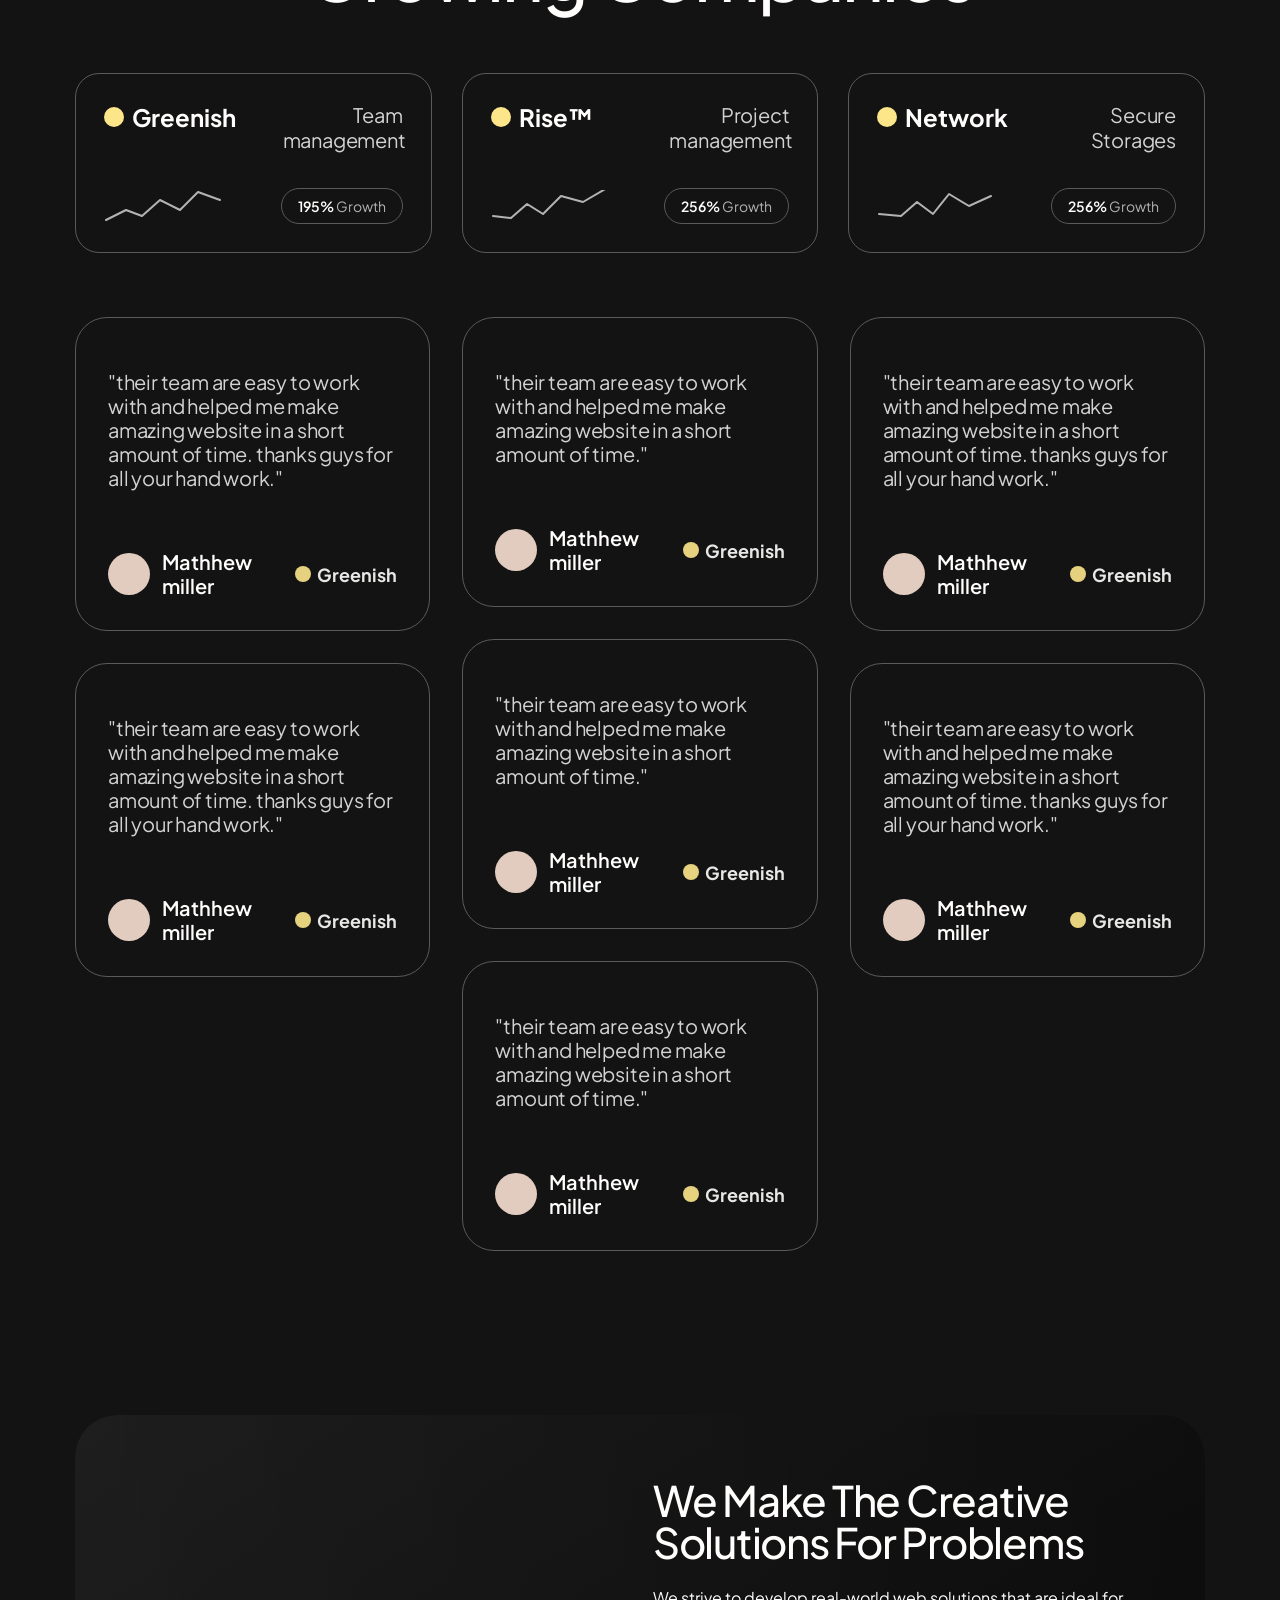
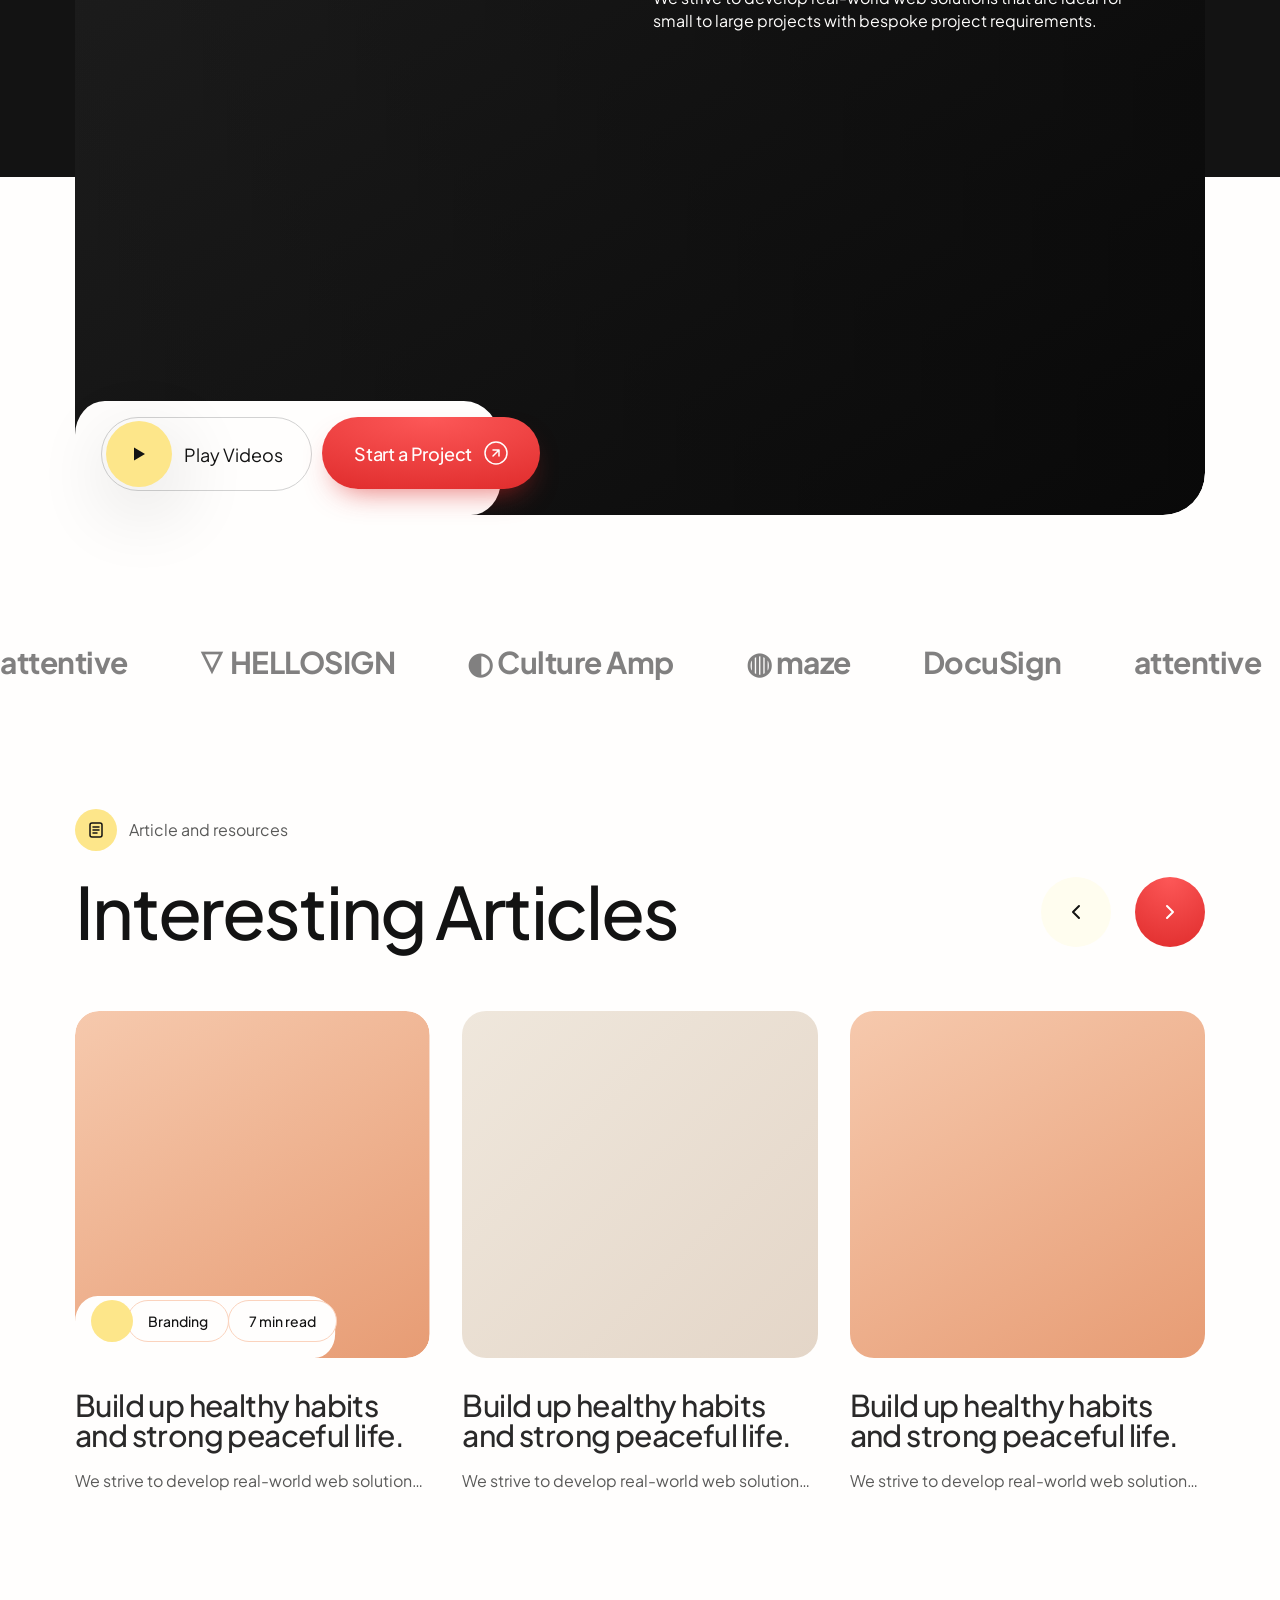
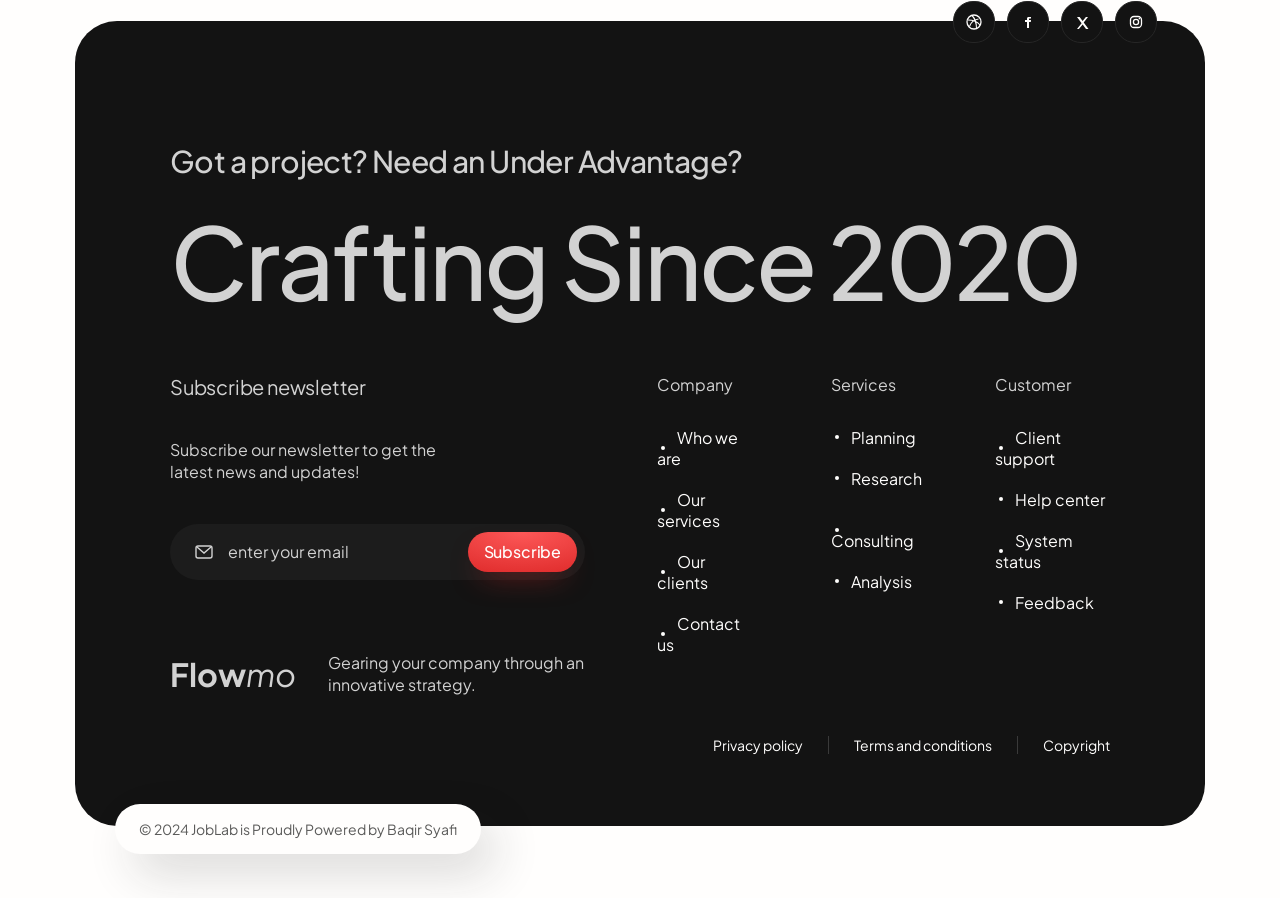
==== commit 96cc9493: "Add Tab (1024) and Mobile (390) responsive layouts Match the Figma "Home (Tab)" and "Home (mobile)" " ====
--- a/index.html
+++ b/index.html
@@ -21,7 +21,7 @@
       </svg>
       <span>rbion</span>
     </a>
-    <nav class="nav__links" aria-label="Primary">
+    <nav class="nav__links" id="nav-links" aria-label="Primary">
       <a href="#" class="is-active">Home</a>
       <a href="#about">About</a>
       <a href="#services">Service</a>
@@ -30,9 +30,14 @@
       <a href="#articles">Blog</a>
       <a href="#footer">Contact</a>
     </nav>
-    <a href="#" class="nav__cta">Free Consultation
-      <svg viewBox="0 0 24 24" fill="none" aria-hidden="true"><circle cx="12" cy="12" r="11" stroke="currentColor" stroke-width="1.5"/><path d="M9 9h6v6M9 15l6-6" stroke="currentColor" stroke-width="1.5" stroke-linecap="round" stroke-linejoin="round"/></svg>
-    </a>
+    <div class="nav__right">
+      <a href="#" class="nav__cta">Free Consultation
+        <svg viewBox="0 0 24 24" fill="none" aria-hidden="true"><circle cx="12" cy="12" r="11" stroke="currentColor" stroke-width="1.5"/><path d="M9 9h6v6M9 15l6-6" stroke="currentColor" stroke-width="1.5" stroke-linecap="round" stroke-linejoin="round"/></svg>
+      </a>
+      <button class="nav__burger" aria-label="Open menu" aria-expanded="false" aria-controls="nav-links">
+        <span></span><span></span><span></span>
+      </button>
+    </div>
   </header>
 
   <!-- ======================= 2. HERO ======================= -->
@@ -208,9 +213,6 @@
         <h2 class="h-72">How we take your business to the next level</h2>
         <p class="body">We are a digital marketing agency with expertise, and we're on a mission to help you take the next step in your business.</p>
       </div>
-      <a href="#" class="btn btn--primary">View all services
-        <svg viewBox="0 0 24 24" fill="none" aria-hidden="true"><circle cx="12" cy="12" r="11" stroke="currentColor" stroke-width="1.5"/><path d="M9 9h6v6M9 15l6-6" stroke="currentColor" stroke-width="1.5" stroke-linecap="round" stroke-linejoin="round"/></svg>
-      </a>
     </div>
 
     <div class="services__list">
@@ -257,6 +259,12 @@
           <div class="acc__desc"><p>High-converting Shopify storefronts — custom themes, apps and checkout experiences built to sell.</p></div>
         </div></div>
       </div>
+    </div>
+
+    <div class="services__cta">
+      <a href="#" class="btn btn--primary">View all services
+        <svg viewBox="0 0 24 24" fill="none" aria-hidden="true"><circle cx="12" cy="12" r="11" stroke="currentColor" stroke-width="1.5"/><path d="M9 9h6v6M9 15l6-6" stroke="currentColor" stroke-width="1.5" stroke-linecap="round" stroke-linejoin="round"/></svg>
+      </a>
     </div>
   </section>
 
--- a/css/styles.css
+++ b/css/styles.css
@@ -168,6 +168,13 @@
 }
 .nav__cta:hover { transform: translateY(-2px); }
 .nav__cta svg { width: 24px; height: 24px; }
+.nav__right { display: flex; align-items: center; gap: 12px; }
+/* Hamburger (tablet / mobile only) */
+.nav__burger { display: none; width: 56px; height: 56px; border-radius: 18px; background: var(--butter-yellow); place-items: center; flex: none; }
+.nav__burger span { display: block; width: 20px; height: 2px; margin: 2.5px 0; border-radius: 2px; background: var(--black); transition: transform .3s ease, opacity .2s ease; }
+.nav.is-open .nav__burger span:nth-child(1) { transform: translateY(4.5px) rotate(45deg); }
+.nav.is-open .nav__burger span:nth-child(2) { opacity: 0; }
+.nav.is-open .nav__burger span:nth-child(3) { transform: translateY(-4.5px) rotate(-45deg); }
 
 /* =========================================================================
    2. HERO / HEADER
@@ -301,11 +308,12 @@
 /* =========================================================================
    6. SERVICES (accordion)
    ========================================================================= */
-.services { display: flex; align-items: flex-start; gap: 75px; padding: 120px var(--gutter); background: var(--warmth-white); }
-.services__intro { flex: 1 0 0; min-width: 0; display: flex; flex-direction: column; gap: 54px; }
+.services { display: grid; grid-template-columns: 1fr 1fr; column-gap: 75px; row-gap: 54px; align-items: start; padding: 120px var(--gutter); background: var(--warmth-white); }
+.services__intro { grid-column: 1; grid-row: 1; min-width: 0; }
 .services__intro .top { display: flex; flex-direction: column; gap: 24px; }
 .services__intro h2 { margin: 0; color: var(--black); }
-.services__list { flex: 1 0 0; min-width: 0; display: flex; flex-direction: column; }
+.services__cta { grid-column: 1; grid-row: 2; align-self: start; }
+.services__list { grid-column: 2; grid-row: 1 / span 2; min-width: 0; display: flex; flex-direction: column; }
 .acc { border-bottom: 1px solid var(--light-gray); }
 .acc__head { width: 100%; display: flex; align-items: center; justify-content: space-between; padding: 0 0 24px; text-align: left; }
 .acc:not(:first-child) .acc__head { padding-top: 48px; }
@@ -457,44 +465,146 @@
    whole page down proportionally so the desktop composition is preserved,
    and collapse to a simpler stack on small screens.
    ========================================================================= */
-@media (max-width: 1460px) {
-  .process__head { max-width: calc(100% - 100px); }
-}
-@media (max-width: 1200px) {
-  :root { --gutter: 48px; }
-  .hero__title h1 { font-size: 76px; }
-  .h-72 { font-size: 56px; }
-  .footer__big { font-size: 72px; }
-  .hero__art { transform: scale(.85); transform-origin: top right; }
-}
-@media (max-width: 980px) {
-  .nav__links { display: none; }
-  .hero { flex-direction: column; }
-  .hero__art { align-self: center; margin-top: 24px; }
-  .about { flex-direction: column; align-items: flex-start; }
+@media (max-width: 1300px) {
+  .process__head { max-width: calc(100% - 96px); }
+}
+
+/* =========================================================================
+   TABLET — matches the Figma "Home (Tab)" 1024 frame.
+   Nav collapses to a hamburger; hero / about / recent work stay 2-column.
+   ========================================================================= */
+@media (max-width: 1024px) {
+  :root { --gutter: 40px; }
+
+  /* Nav → hamburger + dropdown */
+  .nav__burger { display: grid; }
+  .nav__links {
+    position: absolute; top: 100%; right: var(--gutter); left: var(--gutter); z-index: 60;
+    display: none; flex-direction: column; align-items: stretch; gap: 6px;
+    margin-top: 12px; padding: 14px; border-radius: 24px;
+    background: var(--warmth-white); border: 1px solid var(--light-cream);
+    box-shadow: 0 30px 70px -24px rgba(0,0,0,.28);
+  }
+  .nav.is-open .nav__links { display: flex; }
+  .nav__links a { margin-left: 0; border: none; border-radius: 14px; padding: 13px 16px; }
+  .nav__links a.is-active { justify-content: flex-start; }
+
+  /* Type scale */
+  .hero__title h1 { font-size: 64px; }
+  .h-72 { font-size: 42px; }
+  .footer__big { font-size: 60px; }
+
+  /* Hero stays 2-col; shrink the illustration cluster to fit */
+  .hero { gap: 16px; align-items: center; }
+  .hero__text { padding-top: 8px; }
+  .hero__underline { bottom: 46px; }
+  .hero__art { transform: scale(.6); transform-origin: top right; margin: -20px 0 -240px -200px; }
+
+  /* About stays 2-col; shrink the collage to give the text room */
+  .about { padding: 100px 40px; gap: 24px; }
+  .about__art { transform: scale(.66); transform-origin: left top; margin: -30px -180px -180px 0; }
+
+  /* Recent work keeps the staggered 2-col; tighten the offset */
+  .work__col--right { margin-top: 56px; }
+  .work__cta { padding-left: 0; }
+
+  /* Grids to 2-up */
+  .tst__grid, .articles__grid { grid-template-columns: repeat(2, minmax(0,1fr)); }
+
+  /* Process: header stacks, carousel side slides trimmed */
+  .process__head { flex-direction: column; align-items: flex-start; }
+  .process__head .right { width: 100%; }
+  .process__nav--prev { left: 40px; }
+  .process__nav--next { right: 40px; }
+
+  /* Footer link columns wrap */
+  .footer__links { gap: 40px; flex-wrap: wrap; }
+  .footer__big { margin-bottom: 48px; }
+}
+
+/* =========================================================================
+   MOBILE — matches the Figma "Home (mobile)" 390 frame.
+   Everything single-column; hero centered; cards stack.
+   ========================================================================= */
+@media (max-width: 760px) {
+  :root { --gutter: 20px; }
+
+  /* Nav bar fits logo + CTA + burger on one row */
+  .nav { padding-top: 24px; }
+  .brand { font-size: 30px; }
+  .brand .brand__mark { width: 26px; height: 28px; }
+  .nav__right { gap: 8px; }
+  .nav__cta { height: 48px; padding: 0 16px; font-size: 15px; white-space: nowrap; }
+  .nav__cta svg { width: 20px; height: 20px; }
+  .nav__burger { width: 48px; height: 48px; border-radius: 16px; }
+
+  /* Hero centered + stacked */
+  .hero { flex-direction: column; text-align: center; padding-top: 20px; }
+  .hero__text { align-items: center; padding-top: 0; gap: 24px; }
+  .hero__title h1 { font-size: 44px; }
+  .hero__underline { left: 50%; width: 60%; transform: translateX(-50%); bottom: 40px; }
+  .hero__buttons { width: 100%; justify-content: center; }
+  .hero__buttons .btn { flex: 1; justify-content: center; padding: 0 18px; }
+  .hero__sub { text-align: center; }
+  .hero__art { transform: scale(.6); transform-origin: top center; margin: 0 0 -300px; }
+
+  /* Section padding + headings */
+  .h-72 { font-size: 34px; }
+  .h-42, .acc__title, .acc.is-open .acc__title { font-size: 28px; }
+  .about { flex-direction: column; align-items: center; text-align: center; padding: 64px 20px; gap: 24px; }
+  .about__text { align-items: center; }
+  .about__art { transform: scale(.56); transform-origin: top center; margin: -20px 0 -270px; }
+
+  .work { padding: 80px 20px; }
   .work__grid { grid-template-columns: 1fr; }
   .work__col--right { margin-top: 0; }
-  .work__cta { padding-left: 0; }
-  .services { flex-direction: column; }
-  .process__head { flex-direction: column; align-items: flex-start; }
-  .process__head .right { width: 100%; }
+  .work-card .ph { height: 360px; }
+
+  /* Services stacked; CTA below the accordion, full width */
+  .services { display: flex; flex-direction: column; padding: 72px 20px; gap: 32px; }
+  .services__cta .btn { width: 100%; justify-content: center; }
+  /* Expanded accordion: image on top, description below (Figma mobile) */
+  .acc__body-inner { flex-direction: column-reverse; gap: 20px; }
+  .acc__media, .acc__media .ph { width: 100%; }
+  .acc__media .ph { height: 200px; }
+
+  .process { padding: 72px 0; }
+  .process__nav { display: none; }
+  .process__slide { width: 86vw; }
+  .process__slide--center { width: 92vw; }
+
+  .tst { padding: 72px 20px; }
   .tst__stats { flex-direction: column; }
   .tst__grid, .articles__grid { grid-template-columns: 1fr; }
-  .footer__cols { flex-direction: column; }
-  .footer__links { justify-content: flex-start; flex-wrap: wrap; }
-  .creative__text { position: static; width: auto; margin-bottom: 24px; }
-  .creative__actions { position: static; margin-top: 24px; }
-}
-@media (max-width: 620px) {
-  :root { --gutter: 20px; }
-  .hero__title h1 { font-size: 52px; }
-  .h-72 { font-size: 40px; }
-  .h-42, .acc__title, .acc.is-open .acc__title { font-size: 30px; }
-  .footer__big { font-size: 44px; }
-  .footer__card { padding: 60px 24px 48px; }
-  .about { padding: 64px 20px; }
-  .work, .services, .tst { padding-left: 20px; padding-right: 20px; }
-  .hero__art { transform: scale(.62); height: 460px; }
+
+  .creative { padding: 64px 20px; }
+  .creative::before { height: 300px; }
+  .creative__img { height: 460px; }
+  .creative__text { position: static; width: auto; margin-bottom: 20px; }
+  .creative__actions { position: static; margin-top: 20px; flex-wrap: wrap; }
+
+  .articles { padding: 56px 20px; }
+  .articles__head { flex-direction: column; align-items: flex-start; gap: 24px; }
+
+  .footer { padding: 32px 16px 48px; }
+  .footer__card { padding: 56px 24px 48px; }
+  .footer__social { right: 24px; }
+  .footer__big { font-size: 40px; margin-bottom: 40px; }
+  .footer__cols { flex-direction: column; gap: 40px; }
+  .footer__news { min-width: 0; width: 100%; }
+  .footer__input { flex-wrap: wrap; }
+  .footer__input input { min-width: 0; }
+  .footer__brand-row { flex-direction: column; align-items: flex-start; gap: 14px; }
+  .footer__brand-row p { max-width: none; }
+  .footer__links { justify-content: flex-start; gap: 40px; }
+  .footer__meta { flex-wrap: wrap; justify-content: flex-start; }
+  .footer__signature { left: 16px; right: 16px; text-align: center; }
+}
+
+@media (max-width: 400px) {
+  .hero__title h1 { font-size: 38px; }
+  .hero__buttons { flex-direction: column; }
+  .hero__buttons .btn { width: 100%; }
 }
 
 /* =========================================================================
@@ -508,6 +618,6 @@
 
 .article-card--cut .ph { -webkit-mask:url("data:image/svg+xml,%3Csvg%20xmlns%3D%27http%3A%2F%2Fwww.w3.org%2F2000%2Fsvg%27%20width%3D%27409%27%20height%3D%27347%27%20viewBox%3D%270%200%20409%20347%27%20preserveAspectRatio%3D%27none%27%3E%3Cpath%20fill%3D%27white%27%20fill-rule%3D%27evenodd%27%20d%3D%27M24%2C0%20H385%20A24%2C24%200%200%201%20409%2C24%20V323%20A24%2C24%200%200%201%20385%2C347%20H24%20A24%2C24%200%200%201%200%2C323%20V24%20A24%2C24%200%200%201%2024%2C0%20Z%20M26%2C285%20H270%20A30%2C30%200%200%201%20300%2C315%20V323%20A24%2C24%200%200%201%20276%2C347%20H24%20A24%2C24%200%200%201%200%2C323%20V311%20A26%2C26%200%200%201%2026%2C285%20Z%27%2F%3E%3C%2Fsvg%3E");mask:url("data:image/svg+xml,%3Csvg%20xmlns%3D%27http%3A%2F%2Fwww.w3.org%2F2000%2Fsvg%27%20width%3D%27409%27%20height%3D%27347%27%20viewBox%3D%270%200%20409%20347%27%20preserveAspectRatio%3D%27none%27%3E%3Cpath%20fill%3D%27white%27%20fill-rule%3D%27evenodd%27%20d%3D%27M24%2C0%20H385%20A24%2C24%200%200%201%20409%2C24%20V323%20A24%2C24%200%200%201%20385%2C347%20H24%20A24%2C24%200%200%201%200%2C323%20V24%20A24%2C24%200%200%201%2024%2C0%20Z%20M26%2C285%20H270%20A30%2C30%200%200%201%20300%2C315%20V323%20A24%2C24%200%200%201%20276%2C347%20H24%20A24%2C24%200%200%201%200%2C323%20V311%20A26%2C26%200%200%201%2026%2C285%20Z%27%2F%3E%3C%2Fsvg%3E"); -webkit-mask-size:100% 100%; mask-size:100% 100%; -webkit-mask-repeat:no-repeat; mask-repeat:no-repeat; }
 
-@media (max-width:980px) {
+@media (max-width:760px) {
   .creative__img, .article-card--cut .ph { -webkit-mask:none; mask:none; }
 }
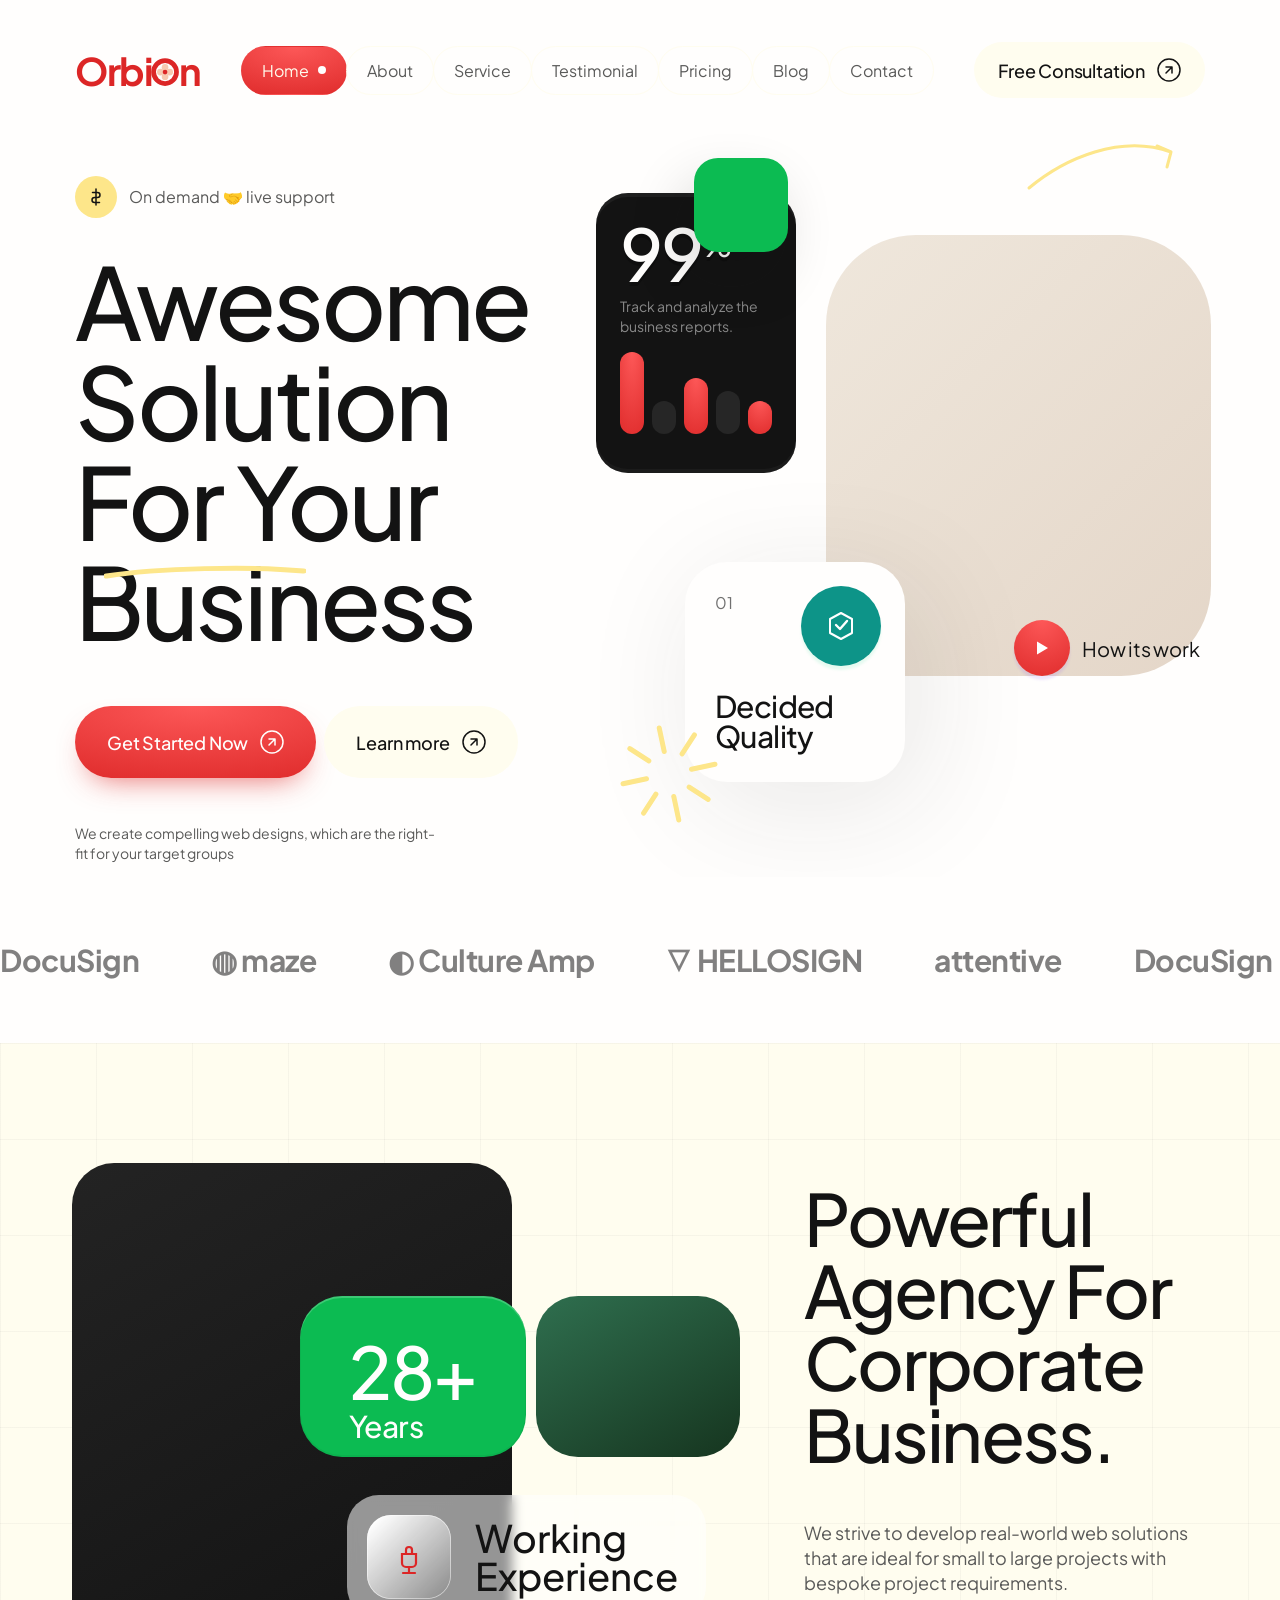
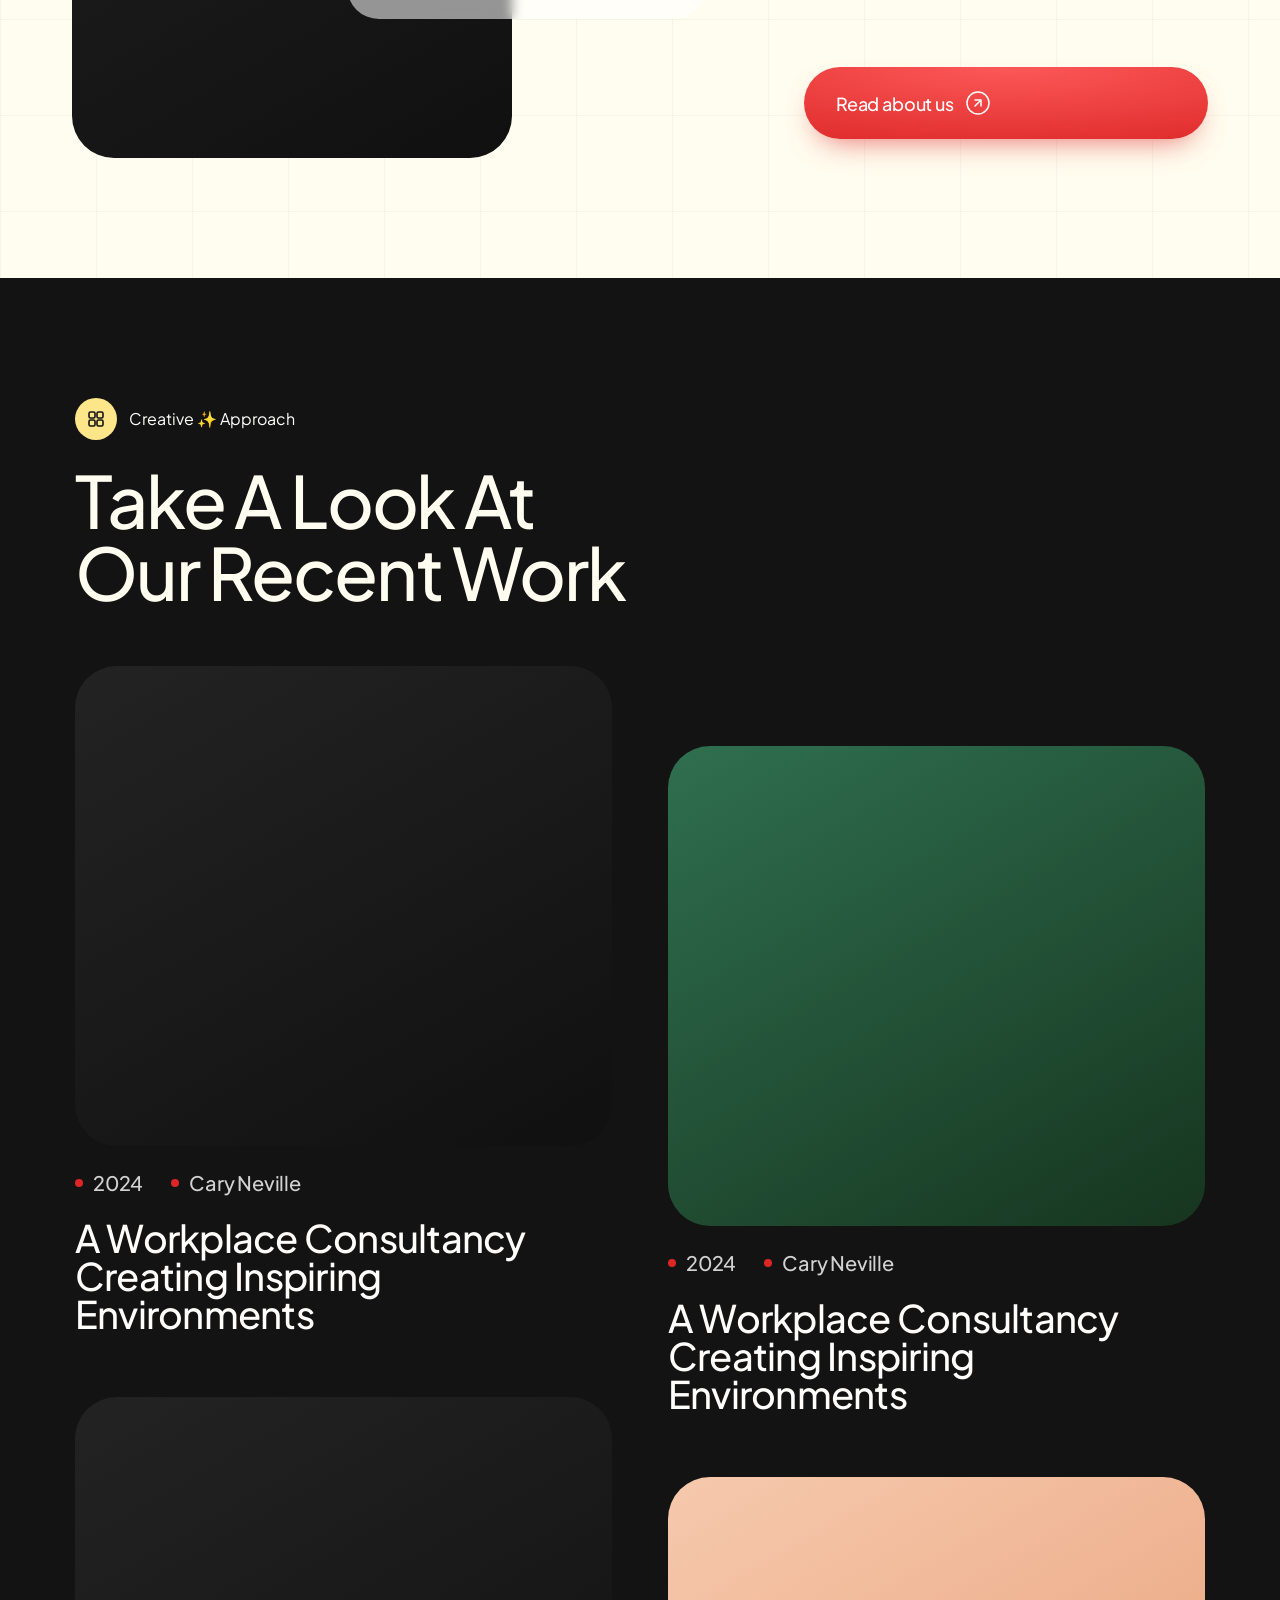
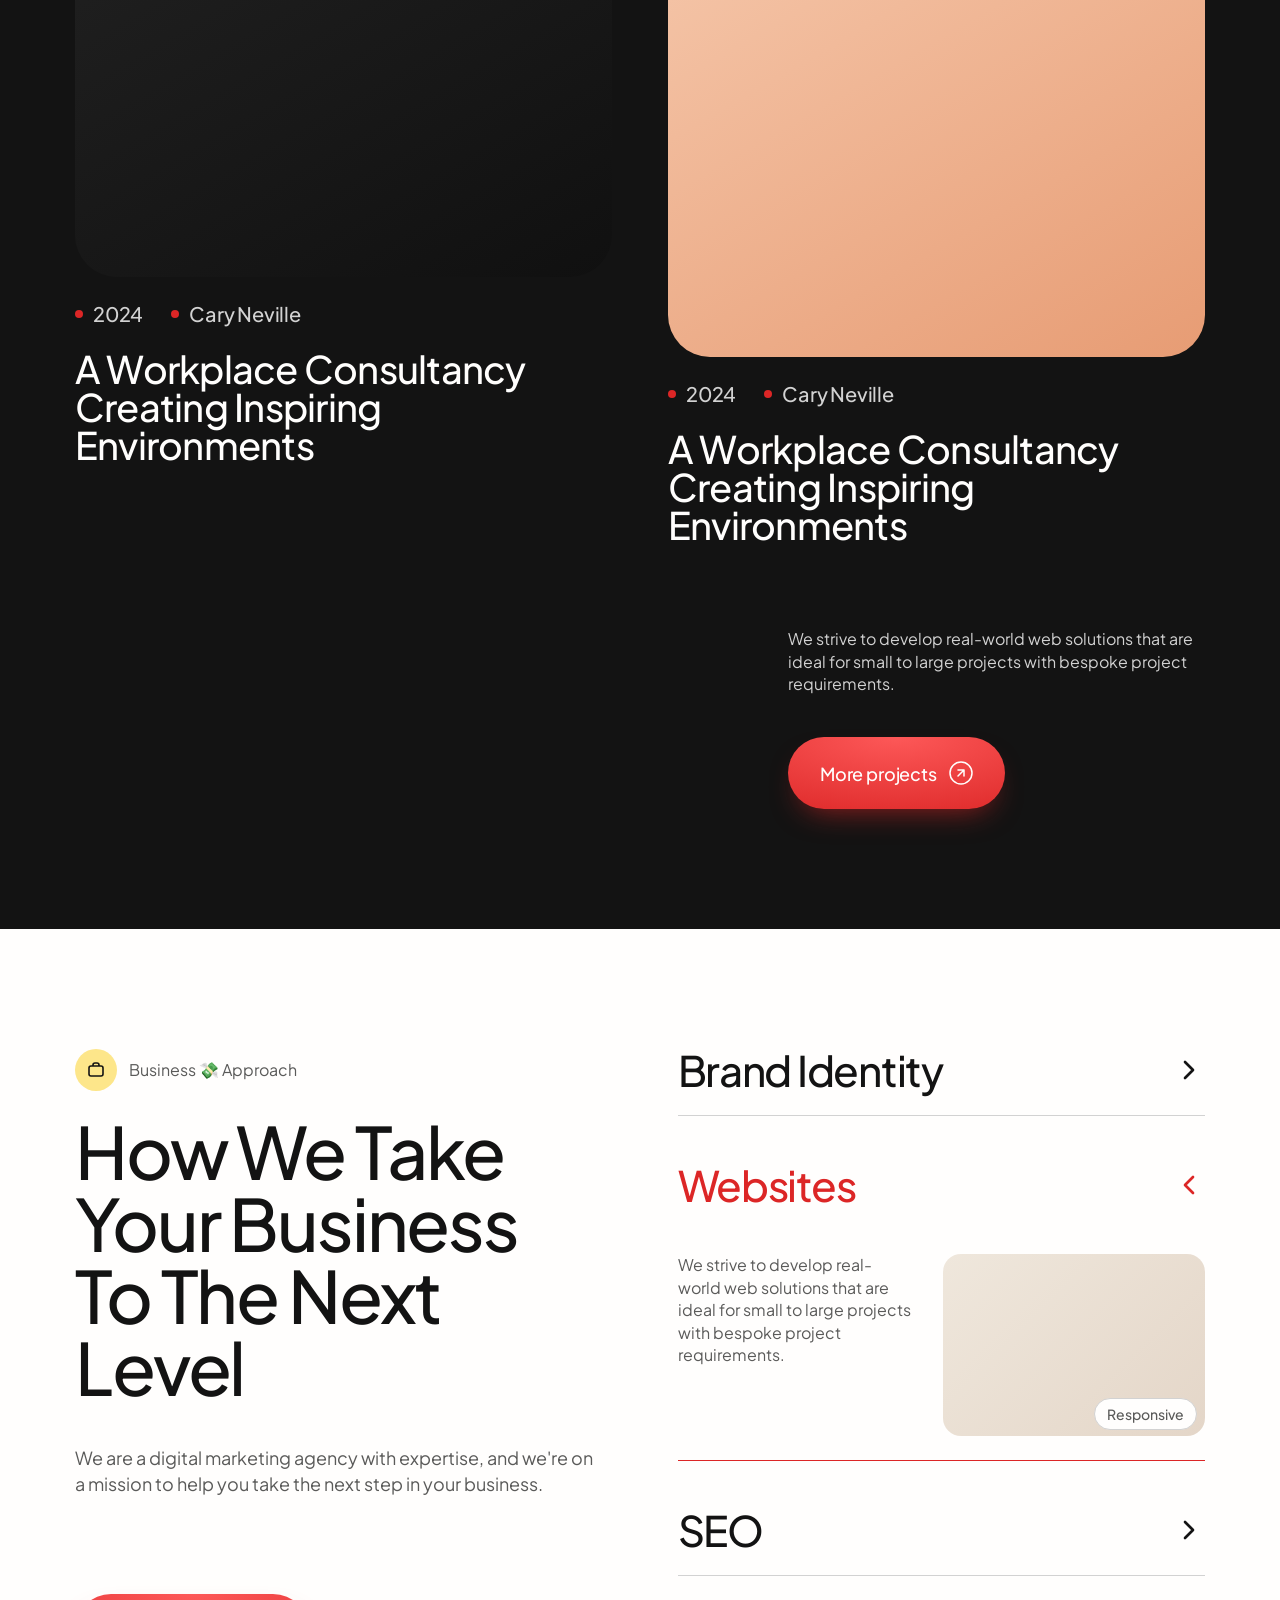
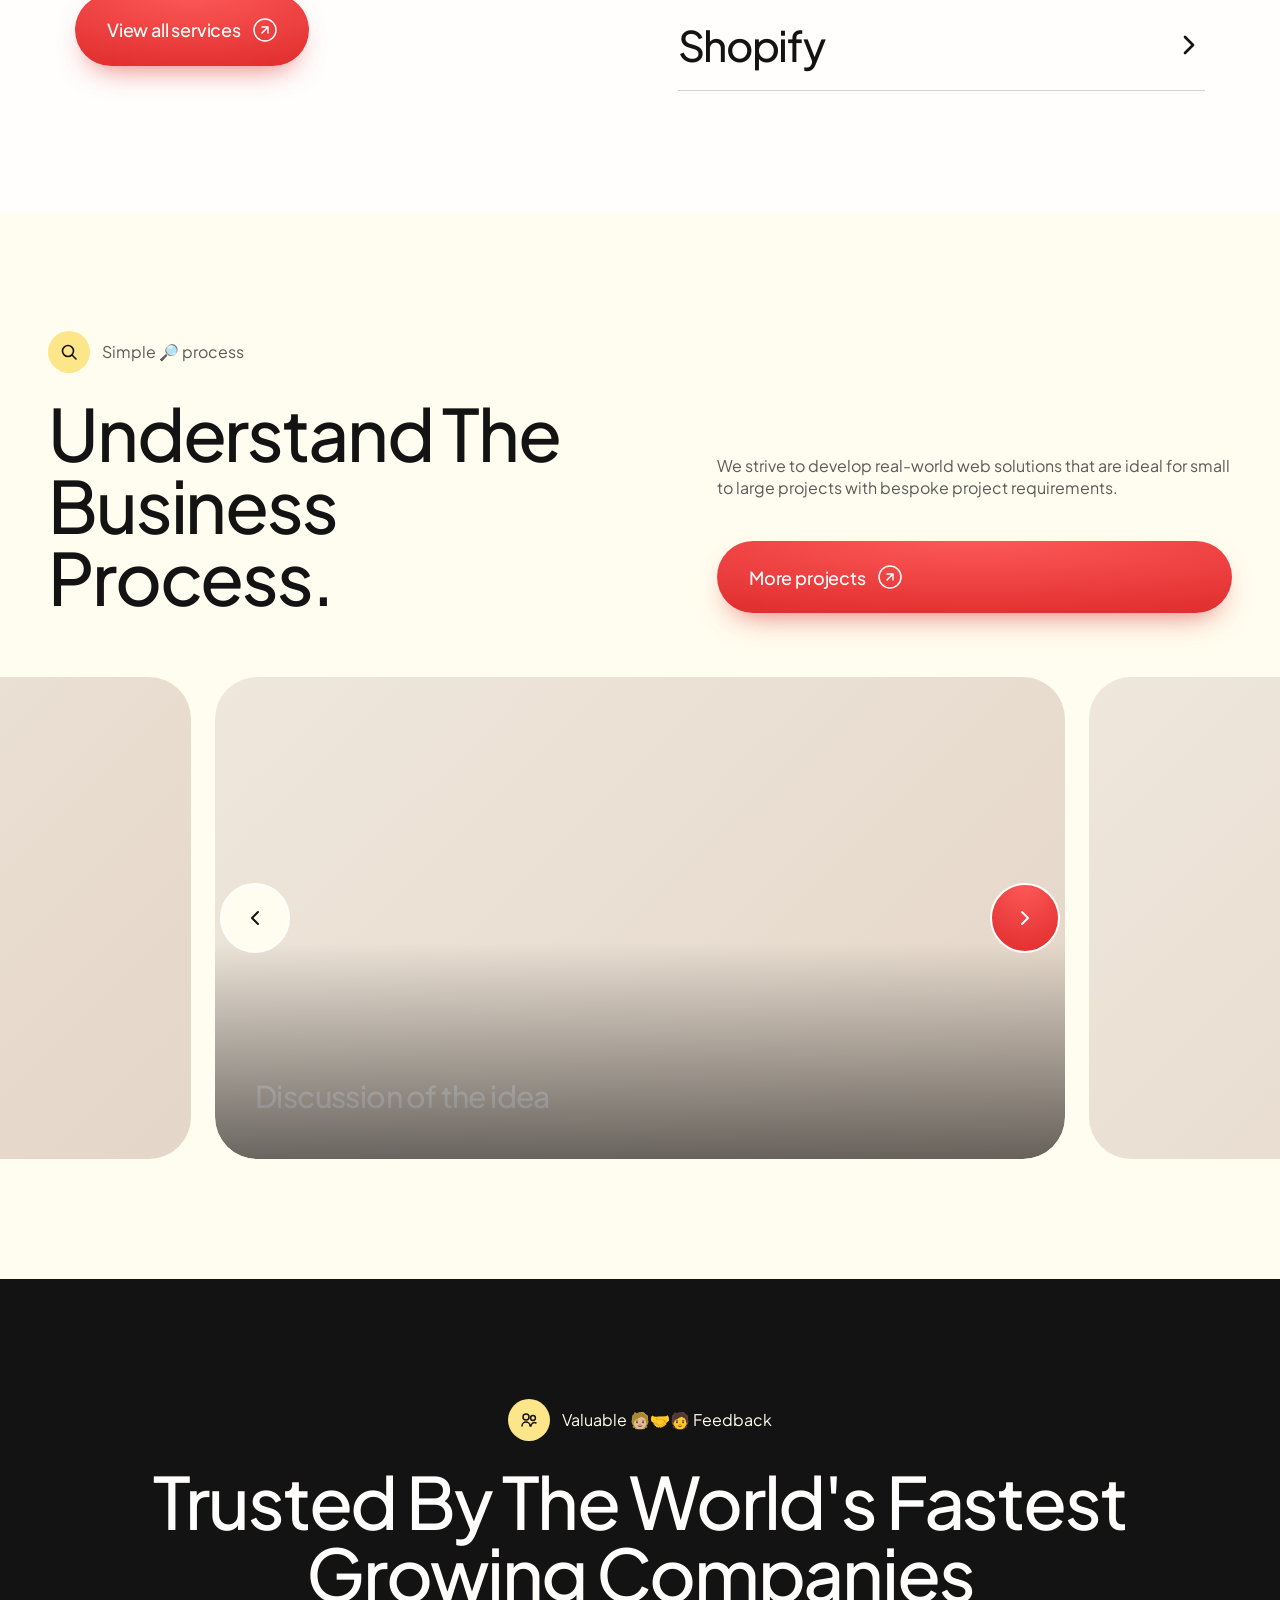
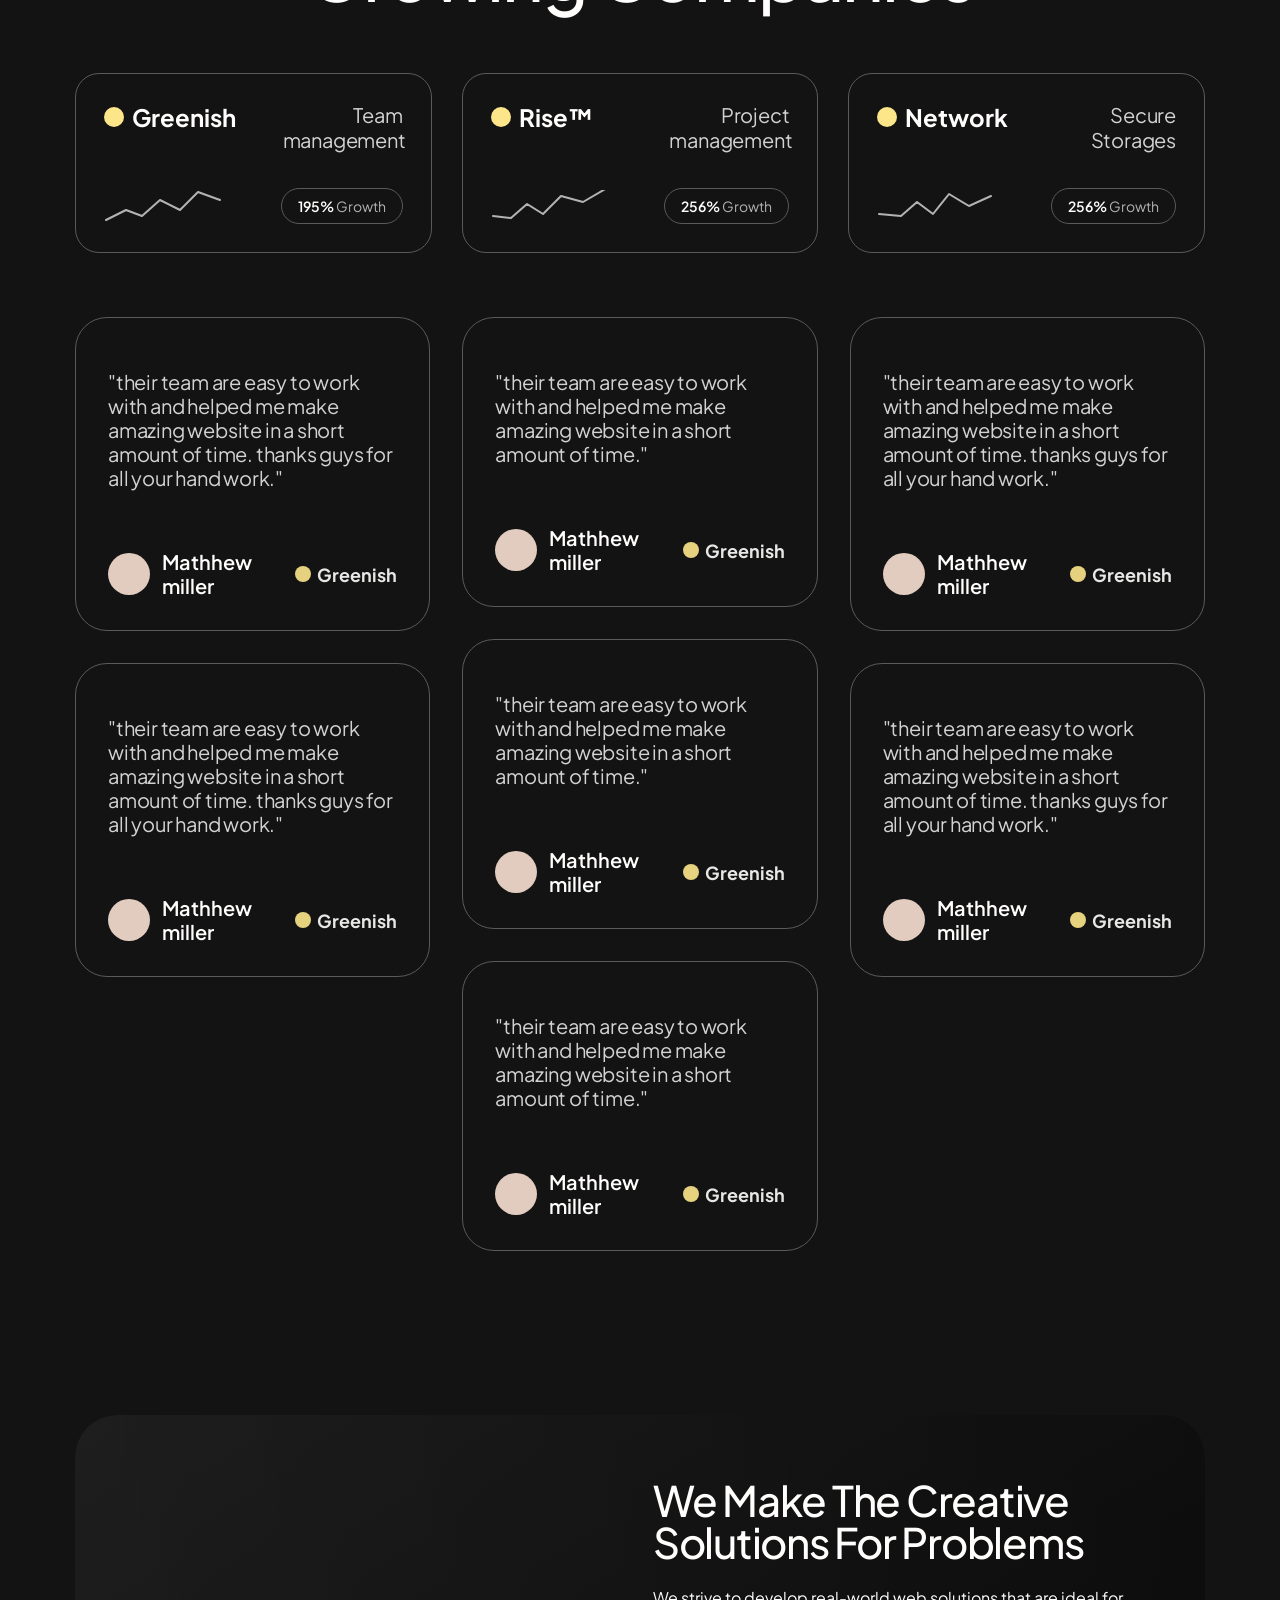
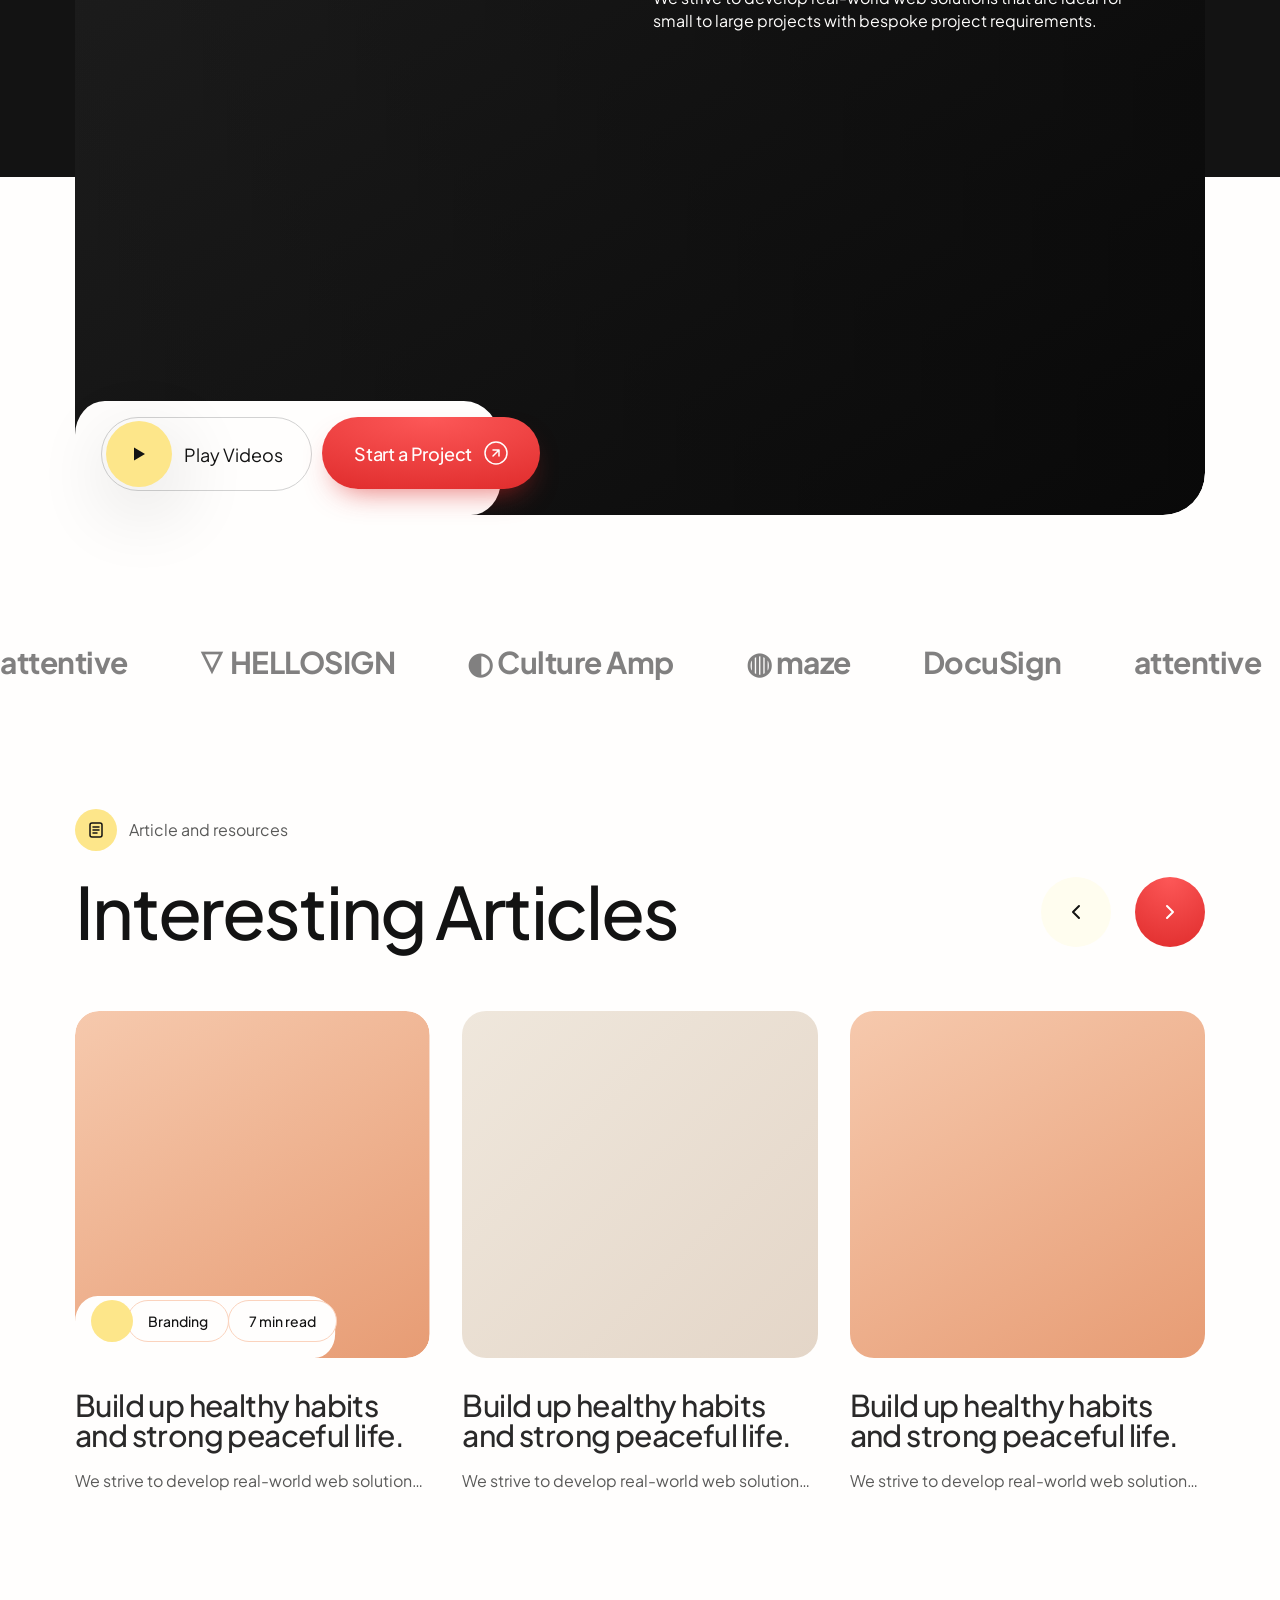
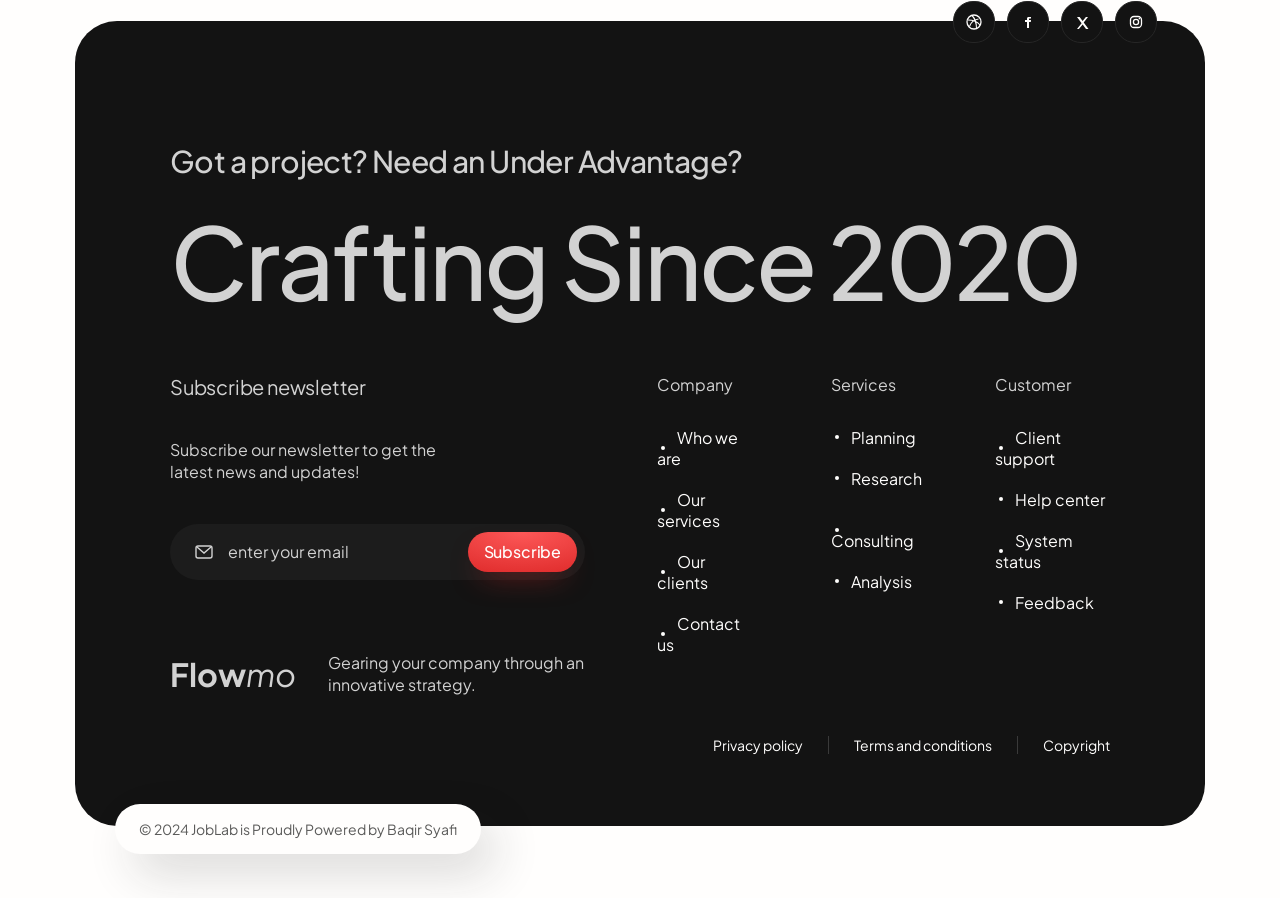
==== commit 5976167c: "Match the real Orbion logo (flower "o" wordmark) Replace the placeholder hexagon mark with the actua" ====
--- a/index.html
+++ b/index.html
@@ -15,11 +15,18 @@
   <!-- ======================= 1. NAVIGATION ======================= -->
   <header class="nav">
     <a class="brand" href="#" aria-label="Orbion home">
-      <svg class="brand__mark" viewBox="0 0 30 32" fill="none" xmlns="http://www.w3.org/2000/svg" aria-hidden="true">
-        <path d="M15 1.5 27.5 9v14L15 30.5 2.5 23V9L15 1.5Z" stroke="currentColor" stroke-width="3" stroke-linejoin="round"/>
-        <path d="M15 11.5 20 15v6l-5 3-5-3v-6l5-3.5Z" fill="currentColor"/>
+      <span>Orbi</span>
+      <svg class="brand__o" viewBox="0 0 26 26" aria-hidden="true">
+        <circle cx="13" cy="13" r="10.6" fill="none" stroke="currentColor" stroke-width="4.4"/>
+        <g fill="#f7c9b0">
+          <circle cx="13" cy="8.7" r="3.1"/>
+          <circle cx="13" cy="17.3" r="3.1"/>
+          <circle cx="8.7" cy="13" r="3.1"/>
+          <circle cx="17.3" cy="13" r="3.1"/>
+        </g>
+        <circle cx="13" cy="13" r="2.2" fill="currentColor"/>
       </svg>
-      <span>rbion</span>
+      <span>n</span>
     </a>
     <nav class="nav__links" id="nav-links" aria-label="Primary">
       <a href="#" class="is-active">Home</a>
--- a/css/styles.css
+++ b/css/styles.css
@@ -136,8 +136,8 @@
   padding: 42px var(--gutter) 0;
   background: var(--warmth-white);
 }
-.brand { display: inline-flex; align-items: baseline; font-weight: 600; font-size: 38px; letter-spacing: -1.14px; color: var(--ruby-rush); }
-.brand .brand__mark { width: 30px; height: 32px; margin-right: 2px; }
+.brand { display: inline-flex; align-items: center; font-weight: 700; font-size: 38px; letter-spacing: -1.5px; color: var(--ruby-rush); }
+.brand__o { width: .74em; height: .74em; margin: 0 -.015em; position: relative; top: .06em; flex: none; }
 .nav__links { display: flex; align-items: center; }
 .nav__links a {
   padding: 13px 20px;
@@ -532,7 +532,6 @@
   /* Nav bar fits logo + CTA + burger on one row */
   .nav { padding-top: 24px; }
   .brand { font-size: 30px; }
-  .brand .brand__mark { width: 26px; height: 28px; }
   .nav__right { gap: 8px; }
   .nav__cta { height: 48px; padding: 0 16px; font-size: 15px; white-space: nowrap; }
   .nav__cta svg { width: 20px; height: 20px; }
